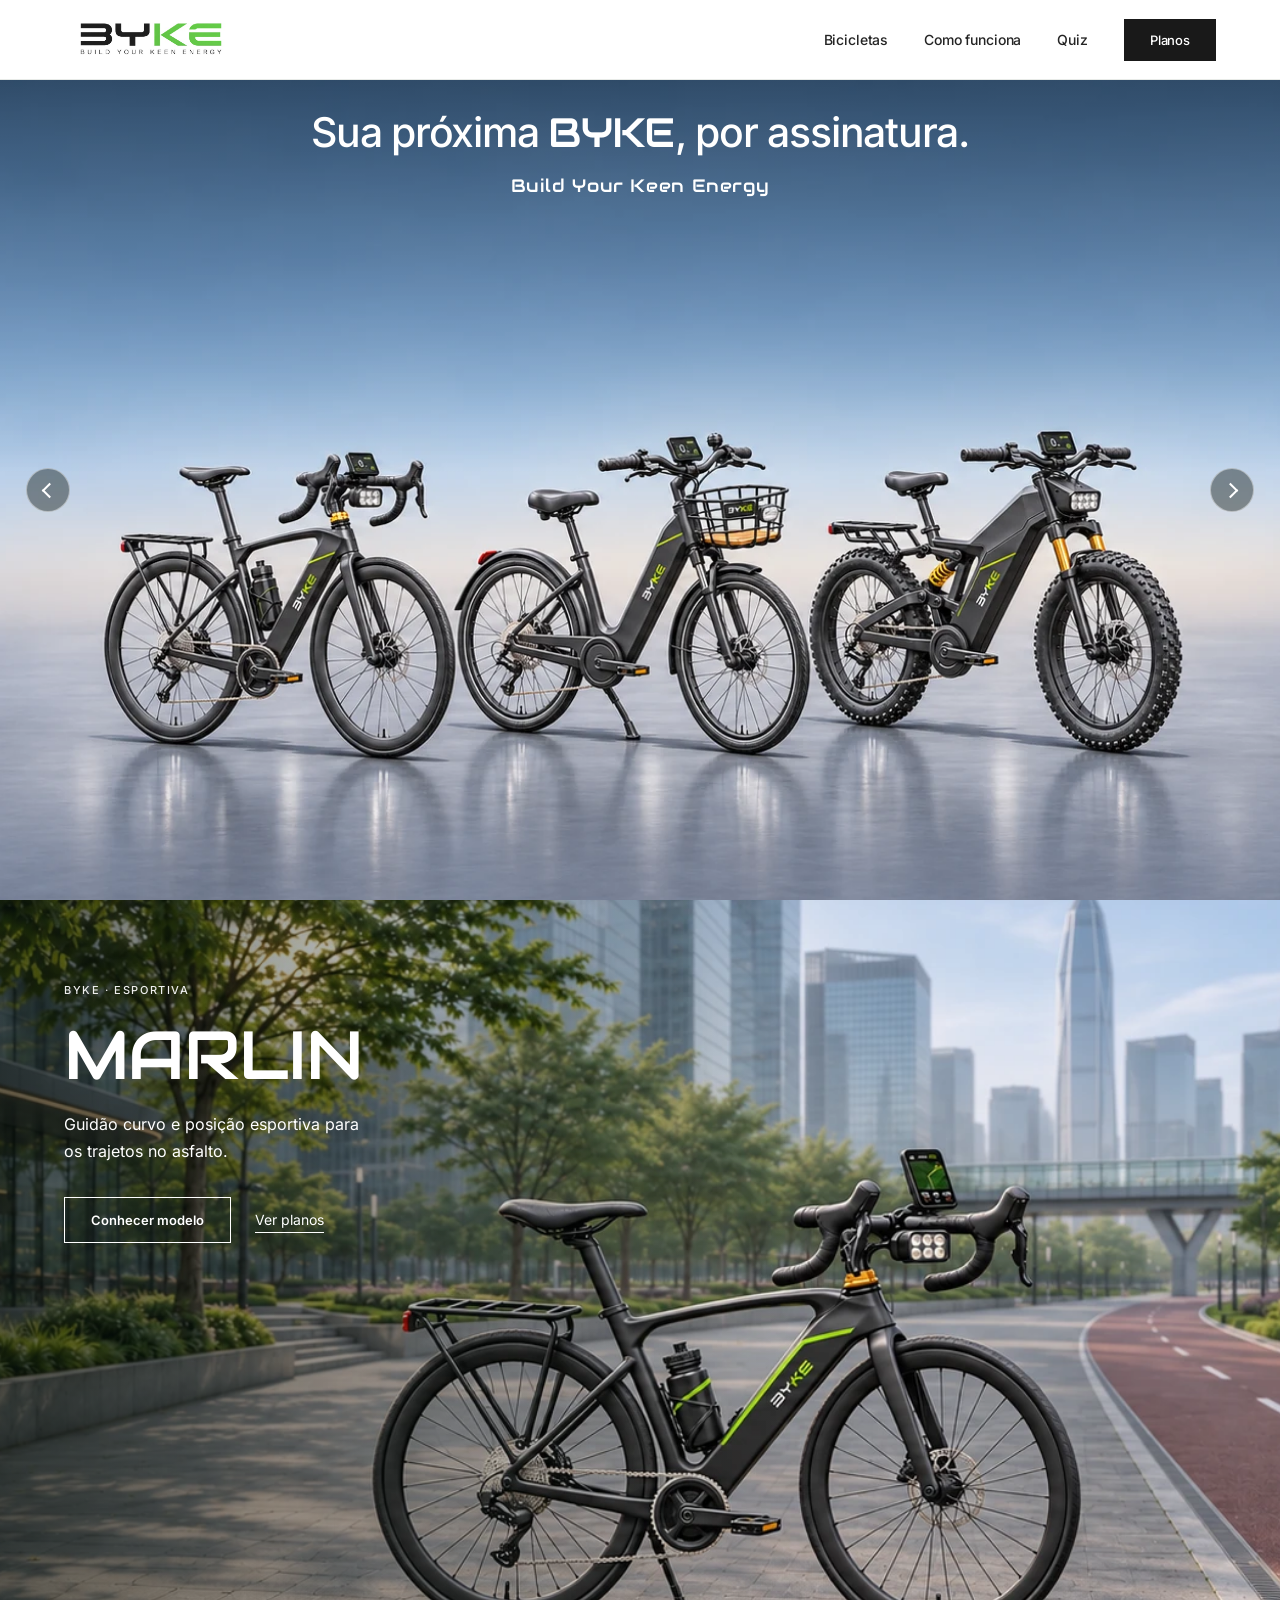
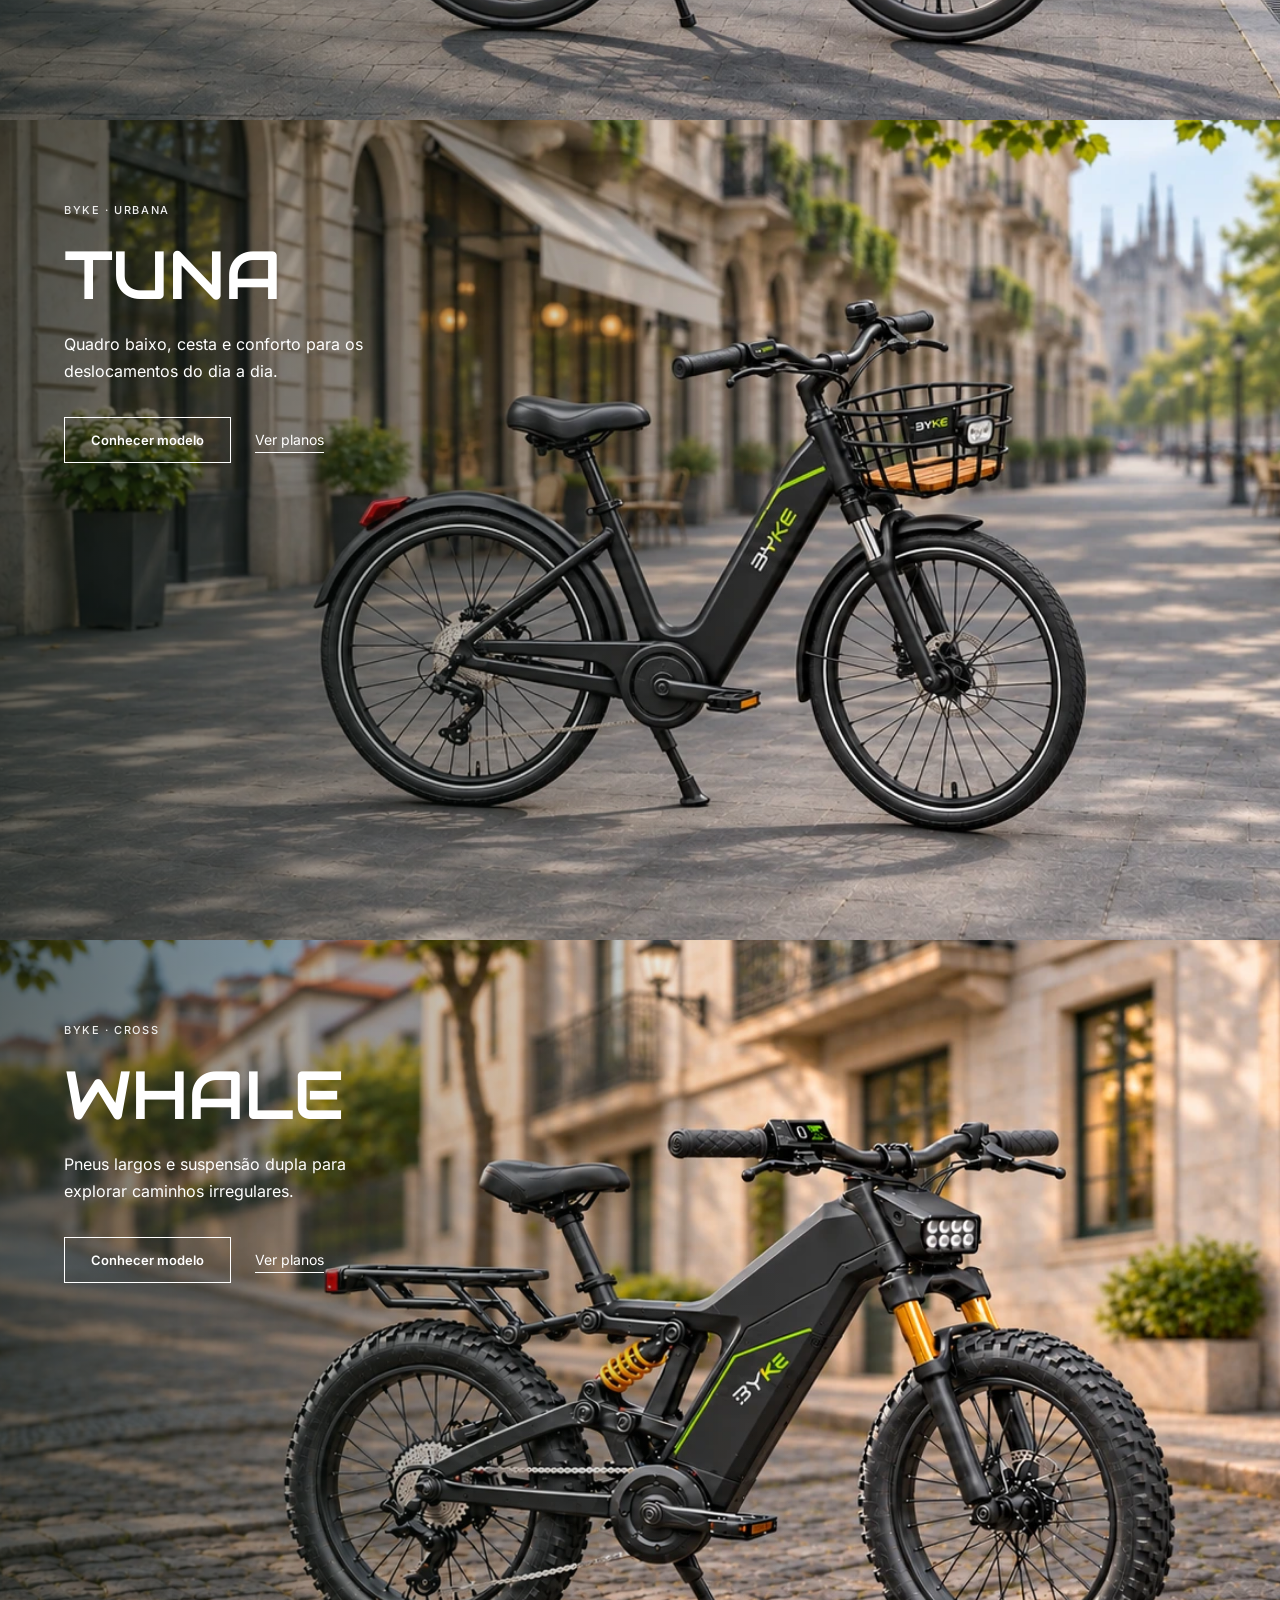
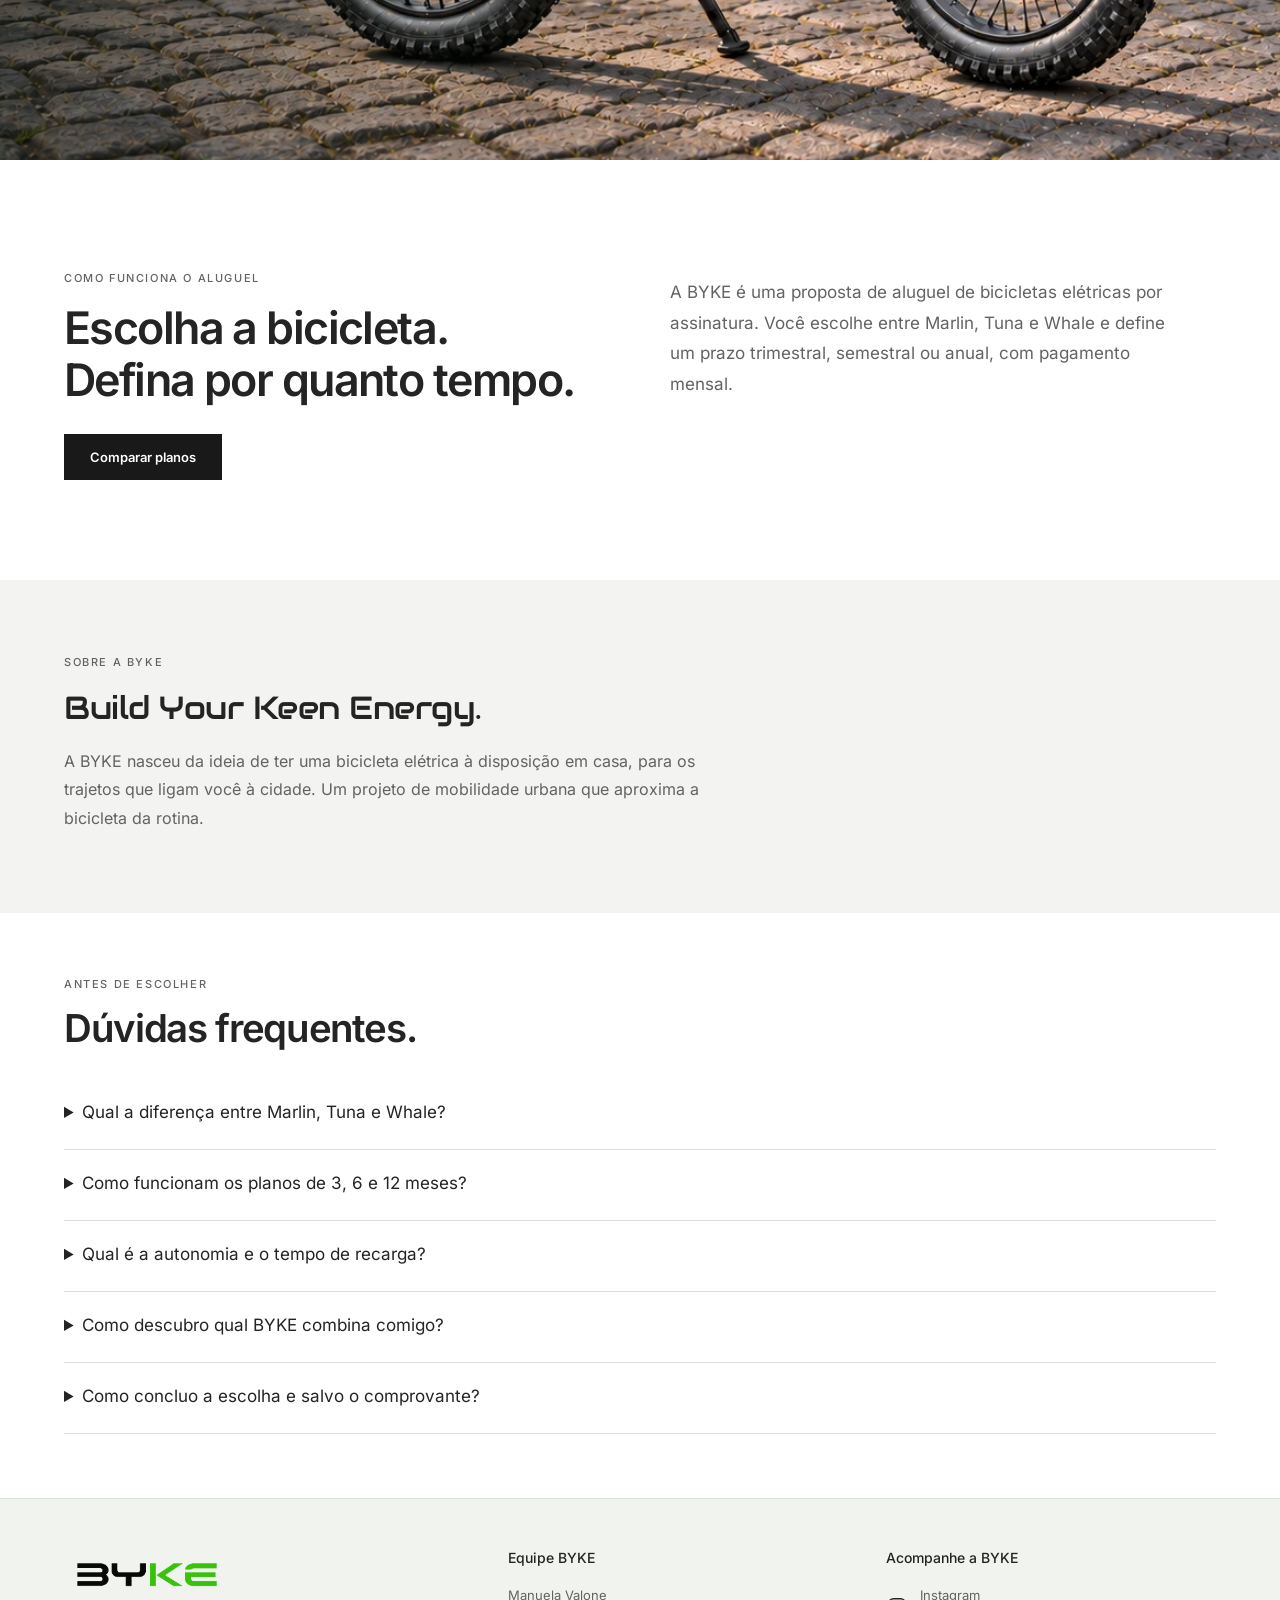
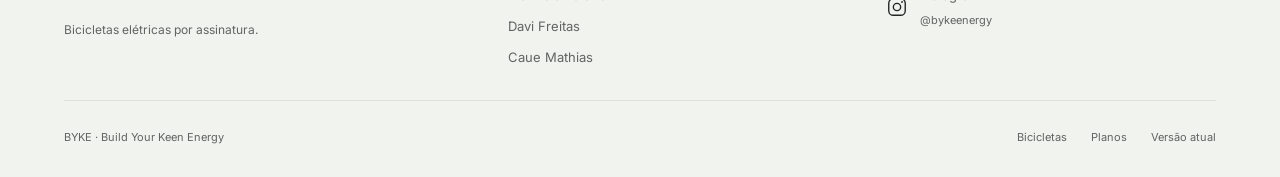
==== previa-inter-audiowide/index.html @ 9f95e0b7 "Faz quiz avançar ao escolher resposta mantendo revisão e acessibilidade" ====
<!doctype html>
<html lang="pt-BR">
  <head>
    <meta charset="utf-8">
    <script src="variantes.js?v=quiz-auto-4"></script>
    <meta name="viewport" content="width=device-width,initial-scale=1">
    <meta name="theme-color" content="#121A16">
    <title>BYKE — Prévia da loja</title>
    <meta name="robots" content="noindex, nofollow">
    <meta name="description" content="Conheça Marlin, Tuna e Whale. Aluguel de bicicletas elétricas por assinatura trimestral, semestral ou anual, com pagamento mensal.">
    <link rel="icon" type="image/png" href="../assets/BYKE-logo-sem-fundo.png">
    <link rel="stylesheet" href="base.css?v=tipo-1">
    <link rel="stylesheet" href="home.css?v=hero-3">
    <link rel="stylesheet" href="quiz.css?v=quiz-auto-4">
    <link rel="stylesheet" href="rodape.css?v=detalhes-3">
    <link rel="stylesheet" href="ajustes.css?v=ajustes-5">
    <link rel="stylesheet" href="tipografia.css?v=titulo-2">
  </head>
  <body class="home-page">
    <a class="skip-link" href="#conteudo">Ir para o conteúdo</a>
    <header class="header">
      <a
        href="#inicio"
        class="logo"
        aria-label="BYKE - início"
      >
        <img src="../assets/BYKE-logo.png" width="691" height="197"
          alt="BYKE — Build Your Keen Energy">
      </a>
      <button
        class="menu-toggle"
        aria-label="Abrir menu"
        aria-expanded="false"
        aria-controls="main-nav"
      >
        ☰
      </button>
      <nav id="main-nav" class="nav" aria-label="Navegação principal">
        <div class="nav-products"><a href="bicicletas.html" class="products-toggle" aria-expanded="false" aria-controls="products-panel">Bicicletas</a></div>
        <a href="index.html#como-funciona">Como funciona</a>
        <a class="nav-quiz" href="bicicletas.html?quiz=1" data-open-quiz>Quiz</a>
        <a class="btn btn-dark" href="bicicletas.html#modelos">Planos</a>
      </nav>
    </header>
    <main id="conteudo">
      <section class="home-hero" id="inicio" aria-labelledby="hero-title">
        <div class="home-hero-copy">
          <h1 id="hero-title">Sua próxima <span class="hero-brand-word">BYKE</span>, por assinatura.</h1>
          <p class="brand-tagline">Build Your Keen Energy</p>
        </div>
        <div class="home-hero-media" id="hero-media" role="group" aria-label="Foto e vídeos das bicicletas BYKE">
          <picture class="home-hero-picture">
            <source media="(max-aspect-ratio: 1/1)" srcset="../assets/cenarios/responsivos/grupo-mobile.webp">
            <img class="home-hero-image" src="../assets/cenarios/responsivos/grupo-desktop.webp"
              width="1817" height="866" fetchpriority="high"
              alt="Marlin, Tuna e Whale: os três modelos de bicicletas elétricas BYKE">
          </picture>
          <video class="home-hero-video"
            width="1920" height="1080" preload="metadata" muted playsinline
            aria-label="Vídeo da bicicleta speed BYKE" hidden>
            <source media="(min-width: 1101px)" src="../assets/bicicletas/byke-hero-1080p.webm" type="video/webm">
            <source src="../assets/bicicletas/byke-hero.mp4" type="video/mp4">
          </video>
          <video class="home-hero-video" src="../assets/bicicletas/byke-mountain-bike.mp4"
            width="1920" height="960" preload="metadata" muted playsinline
            aria-label="Vídeo da mountain bike BYKE" hidden></video>
          <button class="home-hero-arrow home-hero-arrow--prev" type="button"
            aria-label="Mídia anterior" aria-controls="hero-media" hidden></button>
          <button class="home-hero-arrow home-hero-arrow--next" type="button"
            aria-label="Próxima mídia" aria-controls="hero-media" hidden></button>
        </div>
      </section>
      <section class="product-stage" id="marlin" aria-labelledby="marlin-title">
        <div class="product-stage-copy">
          <p class="eyebrow">BYKE · ESPORTIVA</p>
          <h2 id="marlin-title">Marlin</h2>
          <p>Guidão curvo e posição esportiva para os trajetos no asfalto.</p>
          <div class="actions">
            <a class="btn btn-outline" href="loja.html?modelo=marlin#produto">Conhecer modelo</a>
            <a class="text-btn" href="loja.html?modelo=marlin#plano">Ver planos</a>
          </div>
        </div>
        <picture class="product-stage-media">
          <source media="(max-aspect-ratio: 1/1)" srcset="../assets/cenarios/responsivos/marlin-mobile.webp">
          <img src="../assets/cenarios/responsivos/marlin-desktop-luz.webp" width="1913" height="822" loading="lazy" alt="Bicicleta BYKE Marlin estacionada ao lado de uma ciclovia em uma cidade tecnológica inspirada em Shenzhen">
        </picture>
      </section>
      <section class="product-stage" id="tuna" aria-labelledby="tuna-title">
        <div class="product-stage-copy">
          <p class="eyebrow">BYKE · URBANA</p>
          <h2 id="tuna-title">Tuna</h2>
          <p>Quadro baixo, cesta e conforto para os deslocamentos do dia a dia.</p>
          <div class="actions">
            <a class="btn btn-outline" href="loja.html?modelo=tuna#produto">Conhecer modelo</a>
            <a class="text-btn" href="loja.html?modelo=tuna#plano">Ver planos</a>
          </div>
        </div>
        <picture class="product-stage-media">
          <source media="(max-aspect-ratio: 1/1)" srcset="../assets/cenarios/responsivos/tuna-mobile.webp">
          <img src="../assets/cenarios/responsivos/tuna-desktop-luz.webp" width="1914" height="822" loading="lazy" alt="Bicicleta BYKE Tuna estacionada junto a lojas de uma área comercial inspirada em Milão">
        </picture>
      </section>
      <section class="product-stage motion-showcase" id="whale" aria-labelledby="whale-title">
        <div class="product-stage-copy">
          <p class="eyebrow">BYKE · CROSS</p>
          <h2 id="whale-title">Whale</h2>
          <p>Pneus largos e suspensão dupla para explorar caminhos irregulares.</p>
          <div class="actions">
            <a class="btn btn-outline" href="loja.html?modelo=whale#produto">Conhecer modelo</a>
            <a class="text-btn" href="loja.html?modelo=whale#plano">Ver planos</a>
          </div>
        </div>
        <picture class="product-stage-media">
          <source media="(max-aspect-ratio: 1/1)" srcset="../assets/cenarios/responsivos/whale-urbana-mobile.webp">
          <img src="../assets/cenarios/responsivos/whale-urbana-desktop.webp" width="1915" height="821" loading="lazy" alt="Bicicleta BYKE Whale em uma rua urbana em ladeira, com calçamento de pedra irregular">
        </picture>
        <video class="motion-video" playsinline muted preload="none" aria-hidden="true"></video>
        <button class="motion-toggle" type="button" hidden>Reproduzir vídeos</button>
      </section>
      <section class="rental-section" id="como-funciona" aria-labelledby="rental-title">
        <div class="rental-intro">
          <div>
            <p class="eyebrow">COMO FUNCIONA O ALUGUEL</p>
            <h2 id="rental-title">Escolha a bicicleta.<br>Defina por quanto tempo.</h2>
            <a class="btn btn-dark" href="bicicletas.html#modelos">Comparar planos</a>
          </div>
          <p>A BYKE é uma proposta de aluguel de bicicletas elétricas por assinatura.
            Você escolhe entre Marlin, Tuna e Whale e define um prazo trimestral,
            semestral ou anual, com pagamento mensal.</p>
        </div>
      </section>
      <section class="brand-section" id="por-que-byke">
        <div>
          <p class="eyebrow">SOBRE A BYKE</p>
          <h2>Build Your Keen Energy.</h2>
          <p>A BYKE nasceu da ideia de ter uma bicicleta elétrica à disposição em casa,
            para os trajetos que ligam você à cidade. Um projeto de mobilidade urbana
            que aproxima a bicicleta da rotina.</p>
        </div>
      </section>
      <section class="faq-overview" id="duvidas" aria-labelledby="faq-overview-title"><p class="eyebrow">ANTES DE ESCOLHER</p><h2 id="faq-overview-title">Dúvidas frequentes.</h2><div data-general-faq></div></section>
    </main>
    <footer class="byke-footer">
      <div class="shop-shell byke-footer-grid">
        <div class="byke-footer-brand"><a class="footer-logo" href="index.html" aria-label="BYKE — início"><img src="../assets/BYKE-logo-sem-fundo.png" width="2172" height="724" alt="BYKE — Build Your Keen Energy"></a><p>Bicicletas elétricas por assinatura.</p></div>
        <div class="byke-footer-team"><h2>Equipe BYKE</h2><ul><li>Manuela Valone</li><li>Davi Freitas</li><li>Caue Mathias</li></ul></div>
        <div class="byke-footer-social"><h2>Acompanhe a BYKE</h2><div class="byke-instagram-slot"><a href="https://www.instagram.com/bykeenergy/" target="_blank" rel="noopener noreferrer" aria-label="Instagram da BYKE: @bykeenergy"><svg viewBox="0 0 24 24" width="22" height="22" fill="none" aria-hidden="true"><rect x="3" y="3" width="18" height="18" rx="5" stroke="currentColor" stroke-width="1.5"/><circle cx="12" cy="12" r="4" stroke="currentColor" stroke-width="1.5"/><circle cx="17.5" cy="6.5" r="1" fill="currentColor"/></svg><span>Instagram<small>@bykeenergy</small></span></a></div></div>
      </div>
      <div class="shop-shell byke-footer-bottom"><span>BYKE · Build Your Keen Energy</span><nav aria-label="Links do rodapé"><a href="bicicletas.html">Bicicletas</a><a href="bicicletas.html#modelos">Planos</a><a href="../index.html">Versão atual</a></nav></div>
    </footer>
    <dialog class="bike-quiz" id="bike-quiz" aria-labelledby="quiz-title"><button class="quiz-close" type="button" aria-label="Fechar quiz"><svg viewBox="0 0 24 24" width="22" height="22" aria-hidden="true"><path d="m6 6 12 12M6 18 18 6" stroke="currentColor" stroke-width="1.6"/></svg></button><div id="quiz-content"></div></dialog>
    <script src="../navegacao.js"></script>
    <script src="../catalogo.js"></script>
    <script src="dados.js?v=titulo-2"></script>
    <script src="../menu-bicicletas.js"></script>
    <script src="../script.js"></script>
    <script src="inicio.js?v=ajustes-5"></script>
    <script src="quiz.js?v=quiz-auto-4"></script>
    <script src="quiz-acesso.js?v=ajustes-5"></script>
  </body>
</html>
---- previa-inter-audiowide/base.css ----
:root{--dark:#121a16;--ink:#202724;--green:#58b947;--forest:#276b38;--bg:#f7f8f6;--pale:#f0f2f0;--line:#d5dbd7;--muted:#58625d;--mint:#eaf4e8;--white:#fdfdfc}*{box-sizing:border-box}html{scroll-behavior:smooth;scroll-padding-top:88px}body{margin:0;background:var(--bg);color:var(--ink);font-family:'Inter',Arial,sans-serif;-webkit-font-smoothing:antialiased}button,select{font:inherit}button{cursor:pointer}button:focus-visible,a:focus-visible,select:focus-visible{outline:3px solid var(--green);outline-offset:4px}a{color:inherit;text-decoration:none}.header{height:86px;position:sticky;top:0;z-index:20;display:flex;align-items:center;justify-content:space-between;padding:0 max(5vw,30px);background:rgba(253,253,252,.95);border-bottom:1px solid #e7eae7;backdrop-filter:blur(15px)}.nav{display:flex;align-items:center;gap:42px}.nav>a{font-size:14px;font-weight:600}.nav>a:hover,.text-btn:hover{color:var(--forest)}.btn{border:0;min-height:52px;padding:0 26px;border-radius:5px;font-size:13px;font-weight:700;display:inline-flex;align-items:center;justify-content:space-between;gap:30px;transition:transform .2s,background .2s}.btn:hover{transform:translateY(-3px)}.btn-dark{background:var(--dark);color:white}.btn-green{background:var(--green);color:#101910}.btn-green:hover{background:#6dce59}.btn-outline{border:1px solid var(--dark);color:var(--dark);background:transparent}.text-btn{border:0;background:transparent;padding:16px 0;text-decoration:underline;text-underline-offset:7px;font-weight:700;color:var(--dark);font-size:14px}.menu-toggle{display:none}.hero{display:grid;grid-template-columns:49% 51%;min-height:680px}.hero-copy{position:relative;padding:100px 4vw 96px max(5vw,30px);background:var(--pale)}.eyebrow{font-size:11px;letter-spacing:2.1px;font-weight:800;color:var(--forest)}.dot{display:inline-block;width:7px;height:7px;border-radius:50%;background:var(--green);margin-right:9px}.hero h1,h2{font-family:'Inter',sans-serif;letter-spacing:-.064em;font-weight:700}.hero h1{font-size:clamp(48px,5.4vw,88px);line-height:1.09;margin:49px 0 27px}.hero em,h2 em{font-style:normal;color:var(--forest)}.hero p{max-width:445px;color:var(--muted);font-size:17px;line-height:1.8}.actions{display:flex;align-items:center;gap:30px;margin-top:42px}.hero-bottom{display:flex;justify-content:space-between;gap:15px;position:absolute;bottom:28px;left:max(5vw,30px);right:35px;font-size:10px;color:var(--muted);letter-spacing:1.4px;font-weight:700}.hero-visual{position:relative;overflow:hidden;display:flex;align-items:center;justify-content:center;background:linear-gradient(140deg,#dfe8df,#cbd7cf 70%,#bacbc0)}.hero-visual img{width:106%;position:relative;z-index:2;filter:drop-shadow(0 30px 20px #26342b30);animation:float 6s ease-in-out infinite}.visual-glow{position:absolute;width:68%;aspect-ratio:1;border-radius:50%;background:radial-gradient(circle,#f1f5ee 0,transparent 71%)}.hero-visual-caption{position:absolute;bottom:36px;left:44px;font-size:13px;letter-spacing:2px;font-weight:800}.hero-visual-caption small{display:block;letter-spacing:0;font-size:12px;font-weight:400;margin:9px 0 0 29px}.green-line{display:inline-block;height:3px;width:17px;background:var(--forest);vertical-align:middle;margin-right:10px}.ticker{background:#1b2b21;color:white;display:flex;align-items:center;justify-content:space-around;gap:25px;padding:21px 12px;font-size:11px;letter-spacing:3px;font-weight:800;overflow:hidden}.ticker i{color:var(--green);font-size:18px;font-style:normal}.section{padding:110px max(5vw,30px)}.section-top{display:flex;justify-content:space-between;align-items:center}.section-note{font-size:10px;letter-spacing:1.8px;font-weight:700;color:#849089}.section h2,.technology h2{font-size:clamp(40px,4.7vw,72px);line-height:1.19;margin:38px 0 20px}.about-grid{display:grid;grid-template-columns:1.4fr .6fr;gap:55px;align-items:center}.about-grid p,.section-intro{font-size:17px;color:var(--muted);line-height:1.8}.about-grid p{max-width:390px}.features{display:grid;grid-template-columns:repeat(3,1fr);margin-top:75px;border-top:1px solid var(--line)}.features article{padding:35px 45px 30px 0}.features article+article{border-left:1px solid var(--line);padding-left:45px}.features span{font-weight:800;color:var(--forest);font-size:12px}.features h3{font-family:Inter;font-size:22px;margin:28px 0 10px}.features p{font-size:15px;color:var(--muted);line-height:1.7}.models{background:#ebefeb}.section-intro{max-width:740px;margin-bottom:50px}.model-grid,.plan-grid{display:grid;grid-template-columns:repeat(3,minmax(0,1fr));gap:18px}.model-card{background:var(--white);transition:transform .25s,box-shadow .25s}.model-card:hover{transform:translateY(-5px);box-shadow:0 18px 35px #26342a11}.model-visual{height:300px;background:linear-gradient(140deg,#d8e2da,#edf1e9);position:relative;display:grid;place-items:center;overflow:hidden}.model-visual img{width:105%;transition:transform .35s}.model-card:hover img{transform:scale(1.08)}.model-visual .bike-1{filter:hue-rotate(30deg) saturate(.65)}.model-visual .bike-2{filter:grayscale(.4)}.model-tag{position:absolute;z-index:1;top:25px;left:23px;background:#f5f8f0;padding:9px 12px;font-size:10px;letter-spacing:1px;font-weight:800}.model-index{position:absolute;bottom:18px;right:20px;font-size:11px;letter-spacing:1px;color:var(--muted)}.model-info{padding:26px;display:flex;align-items:center;justify-content:space-between;gap:12px}.model-info h3{font:700 23px Inter;margin:0 0 8px}.model-info p{font-size:13px;color:var(--muted);line-height:1.5;margin:0}.circle-arrow{flex-shrink:0;width:45px;height:45px;border:1px solid var(--line);border-radius:50%;background:transparent;font-size:22px}.circle-arrow:hover{background:var(--green)}.model-price{padding:18px 26px;border-top:1px solid var(--line);font-size:12px;color:var(--muted)}.model-price strong{float:right;color:var(--forest);font-size:16px}.disclaimer{font-size:12px;color:#78847d;margin:27px 0 0}.technology{background:#132018;color:white;padding:115px max(5vw,30px) 105px}.technology .eyebrow{color:#78d46c}.technology .section-note{color:#9aaea0}.technology h2 em{color:#72cf66}.tech-content{display:grid;grid-template-columns:1.1fr .9fr;gap:35px;align-items:center}.tech-content p{max-width:600px;font-size:17px;color:#b4c2b8;line-height:1.8}.tech-wheel{border:28px solid #293a30;width:330px;height:330px;border-radius:50%;display:grid;place-items:center;justify-self:center;box-shadow:0 0 0 2px #4b7154,inset 0 0 0 3px #4b7154,0 0 80px #58b94719}.wheel-inner{height:190px;width:190px;border-radius:50%;display:flex;flex-direction:column;align-items:center;justify-content:center;background:radial-gradient(circle,#354d3c,#1a2a1e);box-shadow:0 0 0 1px #4f7655}.wheel-inner span{font:800 47px Inter;letter-spacing:-4px}.wheel-inner small{letter-spacing:2px;font-size:9px;color:#89d579}.tech-features{display:grid;grid-template-columns:repeat(3,1fr);border-top:1px solid #3a493f;margin-top:70px}.tech-features article{padding:35px 22px 0 0}.tech-features b{color:var(--green);font-size:12px}.tech-features h3{font:700 20px Inter;margin:23px 0 10px}.tech-features p{color:#aebeb2;line-height:1.7}.plans{background:var(--bg)}.plan-card{padding:38px 30px;border:1px solid var(--line);background:var(--white);display:flex;flex-direction:column;min-height:485px}.plan-card.featured{border:2px solid var(--green);box-shadow:0 20px 40px #1e4c2712}.plan-label{font-size:11px;letter-spacing:2px;font-weight:800;color:var(--forest)}.plan-card h3{font:700 28px Inter;margin:26px 0 27px}.plan-price strong{font:800 38px Inter;letter-spacing:-2px}.plan-price span{font-size:13px;color:var(--muted)}.plan-divider{height:1px;background:var(--line);margin:29px 0 21px}.plan-card p{font-weight:700;font-size:13px}.plan-card ul{list-style:none;padding:0;margin:4px 0 32px;flex:1}.plan-card li{font-size:13px;padding:10px 0;color:var(--muted)}.plan-card li:before{content:'✓';color:var(--forest);font-weight:800;margin-right:12px}.full{width:100%;justify-content:center}.final-cta{background:#dae8db;padding:100px 20px;text-align:center}.final-cta>span{font-size:11px;letter-spacing:2px;font-weight:800;color:var(--forest)}.final-cta h2{font-size:clamp(66px,9vw,130px);margin:15px 0 10px}.final-cta p{font-size:17px;color:var(--muted);margin:0 auto 30px;max-width:550px}footer{display:flex;justify-content:space-between;align-items:center;gap:30px;background:var(--dark);color:white;padding:53px max(5vw,30px);font-size:13px;line-height:1.7}footer span{color:#9caea1}.back-top{background: #000;;border:1px solid #000;border-radius:5px;padding:14px 20px;color:white}.modal{position:fixed;inset:0;z-index:40;opacity:0;pointer-events:none;transition:opacity .25s}.modal.show{opacity:1;pointer-events:auto}.modal-overlay{position:absolute;inset:0;background:#0c1710b5;backdrop-filter:blur(6px)}.modal-panel{position:absolute;right:0;top:0;bottom:0;width:min(100%,490px);overflow:auto;background:var(--white);padding:75px 43px 40px;transform:translateX(100%);transition:transform .32s}.modal.show .modal-panel{transform:translateX(0)}.modal-panel h2{font-size:42px;margin:22px 0}.modal-sub{font-size:15px;color:var(--muted);line-height:1.7;margin-bottom:45px}.close-modal{position:absolute;right:33px;top:24px;font-size:32px;border:0;background:transparent}.modal label{font-size:13px;font-weight:800;display:block;margin-bottom:11px}.modal select{width:100%;background:#f0f2f0;border:1px solid var(--line);padding:16px;font-weight:700;border-radius:5px}.summary{background:var(--pale);padding:20px 22px;margin:30px 0}.summary>div{display:flex;justify-content:space-between;gap:15px;padding:14px 0;border-bottom:1px solid var(--line);font-size:13px}.summary>div:last-child{border:0}.summary span{color:var(--muted)}.summary strong{text-align:right}.modal-note{text-align:center;font-size:11px;color:var(--muted);margin:20px}.locked{overflow:hidden}.toast{position:fixed;bottom:30px;left:50%;z-index:60;max-width:90vw;transform:translate(-50%,130px);background:var(--dark);color:white;padding:17px 25px;border-left:5px solid var(--green);font-size:13px;line-height:1.5;box-shadow:0 12px 45px #0003;transition:transform .3s}.toast.show{transform:translate(-50%,0)}@keyframes float{50%{transform:translateY(-12px)}}@media(max-width:1050px){.hero{min-height:600px}.hero-copy{padding-top:65px}.nav{gap:17px}.nav .btn{padding:0 15px}.hero h1{font-size:56px}.model-visual{height:230px}.about-grid{grid-template-columns:1fr 1fr}}@media(max-width:760px){.header{height:72px;padding:0 23px}.menu-toggle{display:block;background:none;border:0;font-size:26px}.nav{position:absolute;top:72px;left:0;right:0;display:none;background:var(--white);padding:25px;box-shadow:0 20px 28px #0002;flex-direction:column;align-items:stretch;gap:25px}.nav.open{display:flex}.hero{grid-template-columns:1fr}.hero-copy{padding:65px 24px 95px}.hero h1{font-size:clamp(42px,10vw,67px);margin:35px 0 20px}.hero p{font-size:16px}.hero-visual{min-height:330px}.hero-visual img{width:105%}.hero-visual-caption{bottom:20px;left:25px;font-size:11px}.hero-bottom{left:24px;right:24px;font-size:9px}.actions{gap:12px;flex-wrap:wrap}.btn{padding:0 18px;gap:10px}.ticker{gap:20px;justify-content:flex-start;white-space:nowrap}.ticker span:nth-of-type(n+4){display:none}.section,.technology{padding:75px 24px}.section-note{display:none}.section h2,.technology h2{font-size:clamp(38px,9vw,57px)}.about-grid,.model-grid,.plan-grid,.tech-content,.tech-features,.features{grid-template-columns:1fr}.features article+article{border-left:0;border-top:1px solid var(--line);padding-left:0}.features article{padding:25px 0}.features{margin-top:35px}.model-visual{height:255px}.tech-wheel{width:250px;height:250px;border-width:20px;margin:30px auto}.wheel-inner{width:155px;height:155px}.tech-features article{border-bottom:1px solid #3a493f;padding-bottom:18px}.final-cta{padding:75px 25px}footer{padding:40px 25px;align-items:flex-start;flex-direction:column}.modal-panel{padding:75px 25px 30px}.modal-panel h2{font-size:36px}}@media(prefers-reduced-motion:reduce){*,*:before,*:after{scroll-behavior:auto!important;animation:none!important;transition:none!important}}

/* Painel de bicicletas no cabeçalho. */
.nav {
  align-self: stretch;
}
.nav-products {
  align-self: stretch;
  display: flex;
  align-items: center;
}
.products-toggle {
  display: inline-flex;
  align-items: center;
  gap: 10px;
  min-height: 52px;
  padding: 0;
  border: 0;
  background: transparent;
  color: var(--ink);
  font-size: 14px;
  font-weight: 600;
}
.products-toggle:hover,
.products-toggle[aria-expanded="true"] {
  color: var(--forest);
}
/* Tipografia do menu inspirada na referência visual fornecida. */
.nav > a,
.products-toggle {
  font-family: 'Inter', Arial, sans-serif;
  font-size: 18px;
  font-weight: 700;
  letter-spacing: 0;
}
.products-panel {
  position: absolute;
  top: 100%;
  left: 0;
  right: 0;
  display: grid;
  grid-template-columns: minmax(180px, 1fr) minmax(0, 3fr);
  gap: 40px;
  max-height: calc(100dvh - 86px);
  overflow-y: auto;
  padding: 42px max(5vw, 30px);
  border-top: 1px solid var(--line);
  background: var(--white);
  box-shadow: 0 20px 30px #121a161a;
  transform-origin: top;
}
.products-panel[hidden] {
  display: none;
}
.products-intro h2 {
  margin: 18px 0 24px;
  font-size: 30px;
  line-height: 1.2;
}
.products-intro a {
  font-size: 13px;
  text-decoration: underline;
  text-underline-offset: 5px;
}
.products-grid {
  display: grid;
  grid-template-columns: repeat(3, minmax(0, 1fr));
  gap: 24px;
}
.nav-product {
  min-width: 0;
  text-align: center;
}
.nav-product-tag {
  color: var(--forest);
  font-size: 10px;
  font-weight: 700;
  letter-spacing: 1.5px;
}
.nav-product h3 {
  margin: 10px 0 12px;
  font: 700 21px 'Inter', sans-serif;
}
.nav-product-image {
  display: block;
  width: 100%;
  padding: 8px 0;
  border: 0;
  border-radius: 6px;
  background: var(--pale);
}
.nav-product-image img {
  display: block;
  width: 100%;
  height: 140px;
  object-fit: contain;
  transition: transform .2s;
}
.nav-product-image:hover img {
  transform: scale(1.05);
}
.nav-product p {
  margin: 16px 0 0;
  color: var(--forest);
  font-weight: 700;
}
.nav-product p span {
  color: var(--muted);
  font-size: 12px;
  font-weight: 400;
}
.nav-product .text-btn {
  display: inline-block;
  font-size: 13px;
}
.plan-controls {
  margin: -16px 0 32px;
}
.plan-visual {
  display: grid;
  place-items: center;
  height: 210px;
  margin: -38px -30px 28px;
  overflow: hidden;
  background: linear-gradient(140deg, #d8e2da, #edf1e9);
}
.plan-visual img {
  width: 100%;
  height: 100%;
  object-fit: contain;
  transition: transform .35s;
}
.plan-card:hover .plan-visual img {
  transform: scale(1.05);
}
.plan-visual .bike-1 {
  filter: hue-rotate(30deg) saturate(.65);
}
.plan-visual .bike-2 {
  filter: grayscale(.4);
}
.plan-card h3 {
  margin-bottom: 12px;
}
.plan-card .plan-description {
  min-height: 63px;
  margin: 0 0 24px;
  color: var(--muted);
  font-size: 13px;
  font-weight: 400;
  line-height: 1.6;
}
.plan-card .plan-tagline {
  margin: 0 0 14px;
  color: var(--forest);
  line-height: 1.6;
}
.plan-toggle {
  display: inline-flex;
  gap: 6px;
  max-width: 100%;
  padding: 6px;
  border: 1px solid var(--line);
  border-radius: 12px;
  background: var(--pale);
}
.plan-toggle button {
  min-width: 150px;
  padding: 14px 22px;
  border: 0;
  border-radius: 8px;
  background: transparent;
  color: var(--muted);
  font-weight: 700;
  transition: background .25s, color .25s, box-shadow .25s;
}
.plan-toggle button[aria-pressed="true"] {
  background: var(--dark);
  color: white;
  box-shadow: 0 3px 10px #121a161a;
}
.plan-toggle small {
  display: block;
  margin-top: 5px;
  font-size: 11px;
  font-weight: 400;
}
#plan-selection-note {
  margin: 16px 0 0;
  color: var(--muted);
  font-size: 13px;
  line-height: 1.6;
}
.plan-card .plan-saving {
  min-height: 40px;
  margin: 14px 0 0;
  color: var(--forest);
  font-size: 12px;
  line-height: 1.6;
}
.modal .term-label {
  margin-top: 22px;
}
@media (max-width: 760px) {
  .plan-toggle {
    display: flex;
  }
  .plan-toggle button {
    flex: 1;
    min-width: 0;
    padding: 14px 10px;
  }
  .nav.open {
    max-height: calc(100dvh - 72px);
    overflow-y: auto;
  }
  .nav-products {
    display: block;
  }
  .products-toggle {
    width: 100%;
    justify-content: space-between;
    min-height: 32px;
  }
  .products-panel {
    position: static;
    grid-template-columns: minmax(0, 1fr);
    gap: 26px;
    max-height: none;
    margin-top: 20px;
    padding: 24px 0 0;
    box-shadow: none;
  }
  .products-intro h2 {
    font-size: 26px;
  }
  .products-grid {
    grid-template-columns: minmax(0, 1fr);
    gap: 28px;
  }
  .nav-product-image img {
    height: 150px;
  }
}

/* Logo oficial, com as proporções e cores do PNG original. */
.logo,
.footer-logo {
  display: block;
  flex-shrink: 0;
  width: 210px;
  max-width: 100%;
  line-height: 0;
  background: #fff;
  border-radius: 4px;
  overflow: hidden;
}
.logo img,
.footer-logo img {
  display: block;
  width: 100%;
  height: auto;
}
@media (max-width: 760px) {
  .logo {
    width: 160px;
  }
}

/* Direção visual: vitrine de produto, tipografia sóbria e superfícies neutras. */
:root { --dark: #191919; --ink: #242424; --forest: #335a2c; --bg: #fff; --pale: #f4f4f2; --line: #dededb; --muted: #636363; --mint: #f1f2ef; --white: #fff; }
body { font-family: 'Inter', Arial, sans-serif; }
.header { height: 80px; background: #fff; backdrop-filter: none; padding-inline: 5%; }
.logo { width: 174px; border-radius: 0; }
.nav { align-items: center; gap: 36px; }
.nav > a, .products-toggle { font-size: 14px; }
.nav > .btn { font-size: 13px; min-height: 42px; }
.btn { border-radius: 0; min-height: 46px; justify-content: center; font-weight: 500; transition: background .2s, color .2s; }
.btn:hover { transform: none; }
.btn-dark:hover { background: #393939; color: #fff; }
.btn-green { background: var(--dark); color: #fff; }
.btn-green:hover { background: #393939; }
h2 { font-weight: 500; letter-spacing: -.035em; }
h2 em { color: inherit; }
.eyebrow { color: #636363; font-weight: 500; font-size: 11px; letter-spacing: 1.6px; }
.text-btn { font-weight: 500; }
.products-panel { box-shadow: 0 18px 24px #0000000c; max-height: calc(100dvh - 80px); }
.nav-product-image { border-radius: 0; background: transparent; overflow: hidden; }
.nav-product-image img { object-fit: contain; }
.nav-product-tag { color: var(--muted); }
footer { padding: 40px 5%; background: #eee; color: #333; border-top: 1px solid var(--line); }
footer span, footer div { color: #636363; }
.footer-logo { width: 150px; border-radius: 0; background: transparent; }
.skip-link { position: fixed; top: 12px; left: 12px; z-index: 50; padding: 12px 20px; background: var(--dark); color: #fff; transform: translateY(-180%); }
.skip-link:focus { transform: translateY(0); }
@media (max-width: 760px) {
  html { scroll-padding-top: 72px; }
  .header { height: 72px; }
  .logo { width: 145px; }
  .menu-toggle { display: block; padding: 8px; font-size: 24px; border: 0; background: transparent; color: var(--ink); }
  .nav { display: none; position: absolute; top: 100%; left: 0; right: 0; padding: 24px 5%; background: #fff; flex-direction: column; align-items: stretch; gap: 20px; box-shadow: 0 12px 20px #0000000c; }
  .nav.open { display: flex; }
  .nav-products { align-self: auto; }
  .products-toggle { min-height: 40px; }
  .products-panel { display: none; }
  footer { flex-direction: column; align-items: flex-start; gap: 24px; }
}
@media (prefers-reduced-motion: reduce) { html { scroll-behavior: auto; } }
---- previa-inter-audiowide/home.css ----
.home-page { --home-header-height: 80px; background: #fff; }
.home-hero { position: relative; height: calc(100svh - var(--home-header-height)); overflow: hidden; isolation: isolate; background: #f4f4f2; }
.home-hero::after { content: ''; position: absolute; z-index: 1; inset: 0; background: linear-gradient(180deg, #07121b91, transparent 48%); pointer-events: none; }
.home-hero-copy { position: absolute; z-index: 2; top: clamp(20px, 3svh, 36px); left: 5%; right: 5%; text-align: center; color: #fff; }
.home-hero h1 { margin: 0; font-size: clamp(30px, 3.4vw, 52px); font-weight: 500; line-height: 1.12; letter-spacing: -.045em; }
.home-hero-copy > p:last-child { margin: 10px auto 0; color: #fff; font-size: 15px; line-height: 1.45; }
/* Acompanha a mídia realmente visível; a foto mantém o título, inclusive em falhas de reprodução. */
.home-hero:has(.home-hero-video:not([hidden])) h1 { display: none; }
.home-hero:has(.home-hero-video:not([hidden])) .home-hero-copy > .brand-tagline:last-child { margin-top: 0; }
.home-hero-picture { display: block; width: 100%; height: 100%; }
.home-hero-image { display: block; width: 100%; height: 100%; object-fit: cover; object-position: center 65%; transform: scale(1.08); transform-origin: center 65%; }
.home-hero-media { position: absolute; inset: 0; overflow: hidden; }
.home-hero-video { position: absolute; inset: 0; width: 100%; height: 100%; object-fit: cover; }
.home-hero-arrow {
  position: absolute;
  top: 50%;
  transform: translateY(-50%);
  width: 44px;
  height: 44px;
  border: 1px solid #ffffff70;
  border-radius: 50%;
  background: #121a1670;
  color: #fff;
}
.home-hero-arrow:hover { background: #121a16d9; }
.home-hero-arrow::before {
  content: '';
  position: absolute;
  inset: 0;
  margin: auto;
  width: 9px;
  height: 9px;
  border-top: 2px solid currentColor;
  border-right: 2px solid currentColor;
}
.home-hero-arrow--prev { left: clamp(8px, 2vw, 32px); }
.home-hero-arrow--prev::before { transform: translateX(2px) rotate(-135deg); }
.home-hero-arrow--next { right: clamp(8px, 2vw, 32px); }
.home-hero-arrow--next::before { transform: translateX(-2px) rotate(45deg); }
.collection-nav { display: flex; align-items: center; justify-content: center; gap: 48px; padding: 24px; font-size: 14px; border-bottom: 1px solid var(--line); }
.collection-nav a:hover { text-decoration: underline; text-underline-offset: 7px; }
/* Fotos de ponta a ponta, com enquadramentos horizontal e vertical. */
.product-stage {
  position: relative;
  height: calc(100svh - var(--home-header-height));
  overflow: hidden;
  isolation: isolate;
  color: #fff;
}
.product-stage-media { position: absolute; z-index: -2; inset: 0; display: block; }
.product-stage-media img {
  display: block;
  width: 100%;
  height: 100%;
  object-fit: cover;
  object-position: 75% 65%;
  transform: scale(var(--scene-zoom, 1));
  transform-origin: 65% 65%;
}
#marlin { --scene-zoom: 1.22; }
#tuna { --scene-zoom: 1.18; }
#whale { --scene-zoom: 1.1; }
.product-stage::before { content: ''; position: absolute; z-index: -1; inset: 0; background: linear-gradient(90deg, #08120e9e, #08120e42 32%, transparent 62%); pointer-events: none; }
.product-stage-copy { position: absolute; top: clamp(28px, 8svh, 96px); left: 5%; width: min(34%, 420px); }
.product-stage .eyebrow { color: #eee; }
.product-stage h2 { margin: 20px 0 18px; font-size: clamp(48px, 6vw, 86px); font-weight: 400; letter-spacing: -.045em; line-height: 1; }
.product-stage-copy > p:not(.eyebrow) { max-width: 310px; color: #fff; line-height: 1.7; font-size: 16px; }
.product-stage .actions { flex-wrap: wrap; gap: 24px; margin-top: 30px; }
.product-stage .text-btn { color: #fff; font-weight: 400; }
.product-stage .btn { border-color: #fff; background: transparent; color: #fff; }
.product-stage .btn:hover { background: #fff; color: #191919; }
.motion-video { position: absolute; z-index: -2; inset: 0; width: 100%; height: 100%; object-fit: cover; opacity: 0; pointer-events: none; }
.motion-video.is-visible { opacity: 1; }
.motion-toggle { position: absolute; right: 5%; bottom: 24px; z-index: 3; padding: 10px 16px; background: #111; color: white; border: 1px solid #888; }
.rental-section { padding: 100px 5%; }
.rental-intro { display: grid; grid-template-columns: 1fr 1fr; gap: 60px; align-items: start; }
.rental-intro h2, .brand-section h2 { margin: 18px 0 28px; font-size: clamp(32px, 3.5vw, 50px); font-weight: 500; line-height: 1.15; letter-spacing: -.035em; }
.rental-intro > p { max-width: 500px; color: var(--muted); font-size: 17px; line-height: 1.8; }
.rental-steps { display: grid; grid-template-columns: repeat(3, 1fr); gap: 48px; padding: 48px 0 0; margin: 48px 0 0; border-top: 1px solid var(--line); list-style: none; counter-reset: rental; }
.rental-steps li { counter-increment: rental; }
.rental-steps li::before { content: '0' counter(rental); color: #717171; font-size: 12px; }
.rental-steps h3 { margin: 20px 0 12px; font-size: 20px; font-weight: 500; }
.rental-steps p { margin: 0; color: var(--muted); font-size: 15px; line-height: 1.7; }
.brand-section { padding: 64px 5%; background: #f3f3f1; }
.brand-section > div { max-width: 640px; }
.brand-section h2 { font-size: 32px; margin-bottom: 18px; }
.brand-section p:not(.eyebrow) { color: var(--muted); line-height: 1.8; }
@media (max-width: 1100px) {
  #marlin { --scene-zoom: 1.12; }
  #tuna { --scene-zoom: 1.08; }
  #whale { --scene-zoom: 1.05; }
}
@media (max-aspect-ratio: 1/1) {
  .product-stage-media img, .home-hero-image { object-position: center 80%; }
  .product-stage-media img, .home-hero-image { transform: none; }
  .product-stage::before { background: linear-gradient(180deg, #08120eb3, #08120e38 40%, transparent 62%); }
  .product-stage-copy { top: 32px; width: 90%; }
  .product-stage h2 { margin: 12px 0 10px; font-size: clamp(40px, 10vw, 56px); }
  .product-stage-copy > p:not(.eyebrow) { max-width: 340px; }
  .product-stage .actions { margin-top: 18px; }
}
@media (max-width: 760px) {
  .home-page { --home-header-height: 72px; }
  .home-hero-copy { top: 24px; }
  .home-hero h1 { font-size: clamp(28px, 7vw, 38px); }
  .home-hero-copy > p:last-child { max-width: 300px; font-size: 13px; }
  .collection-nav { gap: 34px; padding: 22px; }
  .product-stage-copy > p:not(.eyebrow) { max-width: 300px; font-size: 14px; }
  .rental-section { padding: 60px 5%; }
  .rental-intro { grid-template-columns: 1fr; gap: 8px; }
  .rental-intro > p { margin-top: 0; font-size: 16px; }
  .rental-steps { grid-template-columns: 1fr; gap: 32px; margin-top: 32px; padding-top: 32px; }
  .brand-section { padding: 48px 5%; }
}
@media (max-height: 600px) {
  .product-stage-media img, .home-hero-image { transform: none; }
}
@media (max-height: 500px) and (min-aspect-ratio: 1/1) {
  .product-stage-copy { top: 20px; width: min(42%, 420px); }
  .product-stage h2 { margin: 10px 0; font-size: 40px; }
  .product-stage-copy > p:not(.eyebrow) { font-size: 14px; line-height: 1.5; }
  .product-stage .actions { margin-top: 12px; gap: 18px; }
  .home-hero h1 { font-size: 32px; }
}
---- previa-inter-audiowide/quiz.css ----
/* Experiência de bicicletas: movimento leve, sem alterar a rolagem da página. */
.bikes-experience { padding-block: 40px 48px; }
.bikes-experience .detail-hero-grid { min-height: min(660px, calc(100svh - 180px)); }
.bikes-experience h1 { font-size: clamp(40px, 4.2vw, 64px); }
.bikes-experience .detail-lead { max-width: 490px; }
.bikes-hero-actions { display: flex; align-items: flex-start; flex-wrap: wrap; gap: 24px; margin-top: 28px; }
.bikes-hero-actions .btn { margin-top: 0; gap: 24px; min-height: 50px; }
.bikes-quiz-cta { max-width: 100%; }
.bikes-explore-link { font-size: 14px; padding-block: 14px; border-bottom: 1px solid var(--line); }
.bikes-explore-link span { margin-left: 14px; }
.bikes-quiz-hint { font-size: 12px; color: var(--muted); margin: 14px 0 0; }
.bikes-experience .bike-carousel { padding-block: 22px 0; }
.bikes-experience .bike-carousel::before { content: ''; position: absolute; inset: 8% -3% 26%; border-radius: 50%; background: radial-gradient(ellipse, #f1f5ed 0%, #f7f8f4 40%, transparent 72%); pointer-events: none; }
.bikes-experience .bike-carousel-images { position: relative; transform: none; }
.bikes-experience .bike-carousel-images img { opacity: 0; transform: translateY(12px) scale(.975); transition: opacity .45s ease, transform .7s cubic-bezier(.2,.8,.2,1); pointer-events: none; }
.bikes-experience .bike-carousel-images .bike-carousel-active { opacity: 1; transform: translate(var(--bike-x, 0px), var(--bike-y, 0px)) scale(1); }
.bike-preview-caption { position: relative; display: flex; align-items: baseline; gap: 12px; padding: 18px 0 16px; border-bottom: 1px solid var(--line); }
.bike-preview-caption strong { font-size: 20px; font-weight: 500; }
.bike-preview-caption > span { font-size: 12px; color: var(--muted); }
.bike-preview-index { margin-left: auto; font-variant-numeric: tabular-nums; letter-spacing: 1px; }
.bike-model-picker { display: flex; gap: 6px; padding-top: 14px; }
.bike-model-picker[hidden], .bike-pointer-hint[hidden] { display: none; }
.bike-model-picker button { flex: 1; min-height: 44px; border: 1px solid transparent; background: transparent; color: var(--muted); font-size: 13px; transition: background .2s, color .2s, border-color .2s; }
.bike-model-picker button:hover { background: #f1f4ee; color: var(--dark); }
.bike-model-picker button[aria-pressed="true"] { border-color: #c1cfb9; background: #eff4e9; color: #243e20; }
.bike-pointer-hint { text-align: center; font-size: 11px; line-height: 1.5; color: var(--muted); margin: 12px 0 0; }
.bikes-experience .bike-carousel-controls button { top: 40%; z-index: 1; }
.motion-reveal { opacity: 0; transform: translateY(28px); transition: opacity .8s ease, transform .9s cubic-bezier(.2,.8,.2,1); }
.motion-reveal.is-revealed { opacity: 1; transform: none; }
.detail-model-copy.motion-reveal { transition-delay: .1s; }
.model-quiz-link { display: inline-flex; align-items: center; gap: 8px; min-height: 44px; margin-top: 10px; color: var(--muted); font-size: 12px; text-decoration: underline; text-underline-offset: 4px; }
.model-quiz-link:hover { color: #335a2c; }
.quiz-invite { display: flex; align-items: center; gap: 30px; background: #f0f3eb; padding: 38px; margin-block: 40px 20px; border: 1px solid #dce4d4; }
.quiz-invite-symbol { display: grid; place-items: center; flex: 0 0 86px; height: 86px; border: 1px solid #bccdb0; border-radius: 50%; color: #375c2c; }
.quiz-invite-symbol svg { width: 66px; height: 66px; }
.quiz-invite .eyebrow { margin: 0 0 10px; color: #426137; }
.detail-page .quiz-invite h2 { margin: 0; font-size: clamp(27px, 2.6vw, 38px); }
.quiz-invite p:last-child { margin: 12px 0 0; font-size: 14px; line-height: 1.6; color: var(--muted); }
.quiz-invite .btn { flex-shrink: 0; margin-left: auto; gap: 24px; }
.bikes-bottom-actions { display: flex; align-items: center; justify-content: center; flex-wrap: wrap; gap: 24px; }
.bikes-bottom-actions > a:last-child { font-size: 14px; text-decoration: underline; text-underline-offset: 5px; }

/* Diálogo nativo: foco, Escape e fundo inerte. */
.bike-quiz { width: min(1040px, calc(100% - 48px)); max-height: calc(100dvh - 48px); padding: 0; border: 0; border-radius: 4px; background: #fff; color: var(--ink); overflow: auto; overscroll-behavior: contain; box-shadow: 0 24px 100px #0003; }
.bike-quiz::backdrop { background: #111b19a8; backdrop-filter: blur(6px); }
.bike-quiz[open] { animation: quiz-appear .3s ease both; }
.quiz-close { position: sticky; float: right; top: 16px; right: 16px; z-index: 2; display: grid; place-items: center; width: 44px; height: 44px; margin: 16px 16px -60px 0; border: 1px solid var(--line); border-radius: 50%; background: #fff; color: var(--ink); }
.quiz-close:hover { background: #f0f3eb; }
.quiz-question-layout { display: grid; grid-template-columns: 30% minmax(0, 1fr); min-height: 650px; }
.quiz-aside { position: relative; display: flex; flex-direction: column; align-items: flex-start; padding: 38px 30px; background: #edf2e7; overflow: hidden; }
.quiz-brand { font-size: 10px; letter-spacing: 1.8px; color: #3c5733; }
.quiz-orbit { display: grid; place-items: center; width: 120px; height: 120px; margin-top: 64px; border: 1px solid #b8cbaa; border-radius: 50%; background: #f9fbf580; box-shadow: 0 0 0 14px #dce7d540, 0 0 0 30px #dce7d52b; }
.quiz-orbit svg { width: 48px; height: 48px; color: #385a2d; }
.quiz-aside-label { font-size: 20px; letter-spacing: -.5px; margin: 36px 0 4px; }
.quiz-aside-number { font: 500 76px/1.2 'Inter', sans-serif; letter-spacing: -5px; color: #355329; }
.quiz-aside-number small { font: 400 14px/1.3 'Inter', sans-serif; letter-spacing: 1px; color: #53664a; }
.quiz-aside-note { margin: auto 0 0; padding-top: 32px; font-size: 12px; line-height: 1.8; color: #53664a; }
.quiz-main { padding: 48px 44px 28px; }
.quiz-progress-label { display: flex; align-items: center; justify-content: space-between; gap: 16px; margin: 18px 30px 14px 0; color: var(--muted); font-size: 10px; letter-spacing: 1.5px; }
.quiz-progress-label > span:last-child { letter-spacing: 0; font-variant-numeric: tabular-nums; }
.quiz-progress { display: block; width: 100%; height: 3px; border: 0; margin-bottom: 28px; background: #eceee8; accent-color: #426e32; }
.quiz-progress::-webkit-progress-bar { background: #eceee8; }
.quiz-progress::-webkit-progress-value { background: #426e32; transition: width .35s ease; }
.quiz-progress::-moz-progress-bar { background: #426e32; }
.bike-quiz h2 { font: 500 clamp(27px, 3vw, 36px)/1.18 'Inter', sans-serif; letter-spacing: -.04em; margin: 0 0 12px; }
#quiz-title:focus { outline: none; }
.quiz-question-hint { color: var(--muted); font-size: 14px; line-height: 1.6; margin: 0 0 24px; }
.quiz-options { padding: 0; margin: 0; border: 0; display: grid; gap: 10px; }
.quiz-option { position: relative; display: flex; align-items: center; gap: 14px; width: 100%; padding: 16px 18px; min-height: 76px; border: 1px solid var(--line); background: #fff; color: var(--ink); font: inherit; text-align: left; cursor: pointer; transition: border-color .2s, background .2s; }
.quiz-option:hover { border-color: #879e7b; background: #fafbf8; }
.quiz-option[aria-pressed="true"] { border-color: #60844d; background: #f0f5e9; }
.quiz-option:focus-visible { outline: 3px solid #426e32; outline-offset: 3px; }
.quiz-sr-only { position: absolute; width: 1px; height: 1px; padding: 0; margin: -1px; overflow: hidden; clip-path: inset(50%); white-space: nowrap; }
.quiz-radio { display: grid; place-items: center; flex: 0 0 18px; height: 18px; border: 1px solid #9ca494; border-radius: 50%; }
.quiz-option[aria-pressed="true"] .quiz-radio { border: 5px solid #426e32; background: #fff; }
.quiz-option strong { display: block; font-size: 14px; font-weight: 500; }
.quiz-option > span:last-child > span { display: block; color: var(--muted); font-size: 12px; line-height: 1.5; margin-top: 5px; }
.quiz-navigation { display: flex; align-items: center; justify-content: space-between; gap: 16px; margin-top: 24px; }
.quiz-back, .quiz-result-actions button { border: 0; background: transparent; color: var(--ink); font-size: 13px; min-height: 44px; padding: 8px 0; }
.quiz-back span { margin-right: 8px; }
.quiz-back:disabled { visibility: hidden; }
.quiz-privacy { color: var(--muted); font-size: 11px; line-height: 1.5; margin: 22px 0 0; }
.quiz-result { padding: 42px; }
.quiz-result-intro { padding-right: 36px; }
.quiz-result-intro .eyebrow { margin: 0 0 14px; }
.quiz-result-intro h2 { font-size: clamp(30px, 3.2vw, 42px); }
.quiz-result-intro h2 span { color: #355c27; }
.quiz-result-intro > p:last-child { color: var(--muted); font-size: 14px; line-height: 1.6; max-width: 620px; }
.quiz-match { display: grid; grid-template-columns: 46% minmax(0, 1fr); gap: 32px; margin-top: 26px; }
.quiz-match-visual { display: flex; flex-direction: column; justify-content: center; background: radial-gradient(ellipse at center, #f4f7ed, #fafbf7); padding: 22px 12px; min-width: 0; }
.quiz-match-tag { margin: 0 12px auto; font-size: 10px; letter-spacing: 1.3px; color: #47653a; }
.quiz-match-visual img { display: block; width: 100%; height: auto; margin-block: 10px; }
.quiz-match-visual > p { text-align: center; margin: auto 0 0; font-size: 12px; color: #526749; }
.quiz-match-copy > .eyebrow { margin: 0 0 14px; }
.quiz-match-copy > p:not(.eyebrow) { font-size: 14px; line-height: 1.7; margin: 0; color: var(--muted); }
.quiz-reasons { list-style: none; padding: 0; margin: 14px 0; font-size: 12px; line-height: 1.6; }
.quiz-reasons li { position: relative; padding-left: 17px; margin-top: 7px; }
.quiz-reasons li::before { content: '✓'; position: absolute; left: 0; color: #426e32; }
.quiz-result-specs { margin: 18px 0 22px; }
.quiz-result-specs div { display: flex; align-items: baseline; justify-content: space-between; gap: 16px; border-top: 1px solid var(--line); padding-block: 11px; font-size: 12px; line-height: 1.6; }
.quiz-result-specs dt { color: var(--muted); }
.quiz-result-specs dd { margin: 0; text-align: right; }
.quiz-choose { width: 100%; gap: 24px; }
.quiz-plan-hint { display: block; margin-top: 10px; font-size: 11px; color: var(--muted); text-align: center; }
.quiz-ranking { margin-top: 34px; }
.quiz-ranking-heading { display: flex; align-items: baseline; flex-wrap: wrap; gap: 8px 16px; margin-bottom: 12px; }
.quiz-ranking-heading h3 { margin: 0; font-size: 19px; font-weight: 500; letter-spacing: -.5px; }
.quiz-ranking-heading p { margin: 0; color: var(--muted); font-size: 12px; }
.quiz-ranking ol { list-style: none; padding: 0; margin: 0; }
.quiz-ranking li { display: flex; align-items: center; gap: 18px; border-top: 1px solid var(--line); padding-block: 12px; }
.quiz-rank-position { flex: 0 0 20px; white-space: nowrap; font-size: 14px; color: #47653a; font-variant-numeric: tabular-nums; }
.quiz-ranking img { width: 100px; height: 65px; object-fit: contain; }
.quiz-ranking li strong { display: block; font-weight: 500; font-size: 16px; }
.quiz-ranking li div > span { display: block; font-size: 11px; color: var(--muted); margin-top: 5px; }
.quiz-ranking li a { display: inline-flex; align-items: center; gap: 5px; margin-left: auto; font-size: 12px; padding: 12px 0 12px 12px; white-space: nowrap; }
.quiz-ranking li a:hover { text-decoration: underline; text-underline-offset: 4px; }
.quiz-result-note { font-size: 11px; line-height: 1.7; color: var(--muted); padding-top: 16px; border-top: 1px solid var(--line); }
.quiz-result-actions { display: flex; justify-content: space-between; gap: 16px; }
.quiz-result-actions button:hover { text-decoration: underline; text-underline-offset: 4px; }
.quiz-main, .quiz-result { animation: quiz-content-in .35s ease both; }
@keyframes quiz-appear { from { opacity: 0; transform: translateY(12px); } to { opacity: 1; transform: none; } }
@keyframes quiz-content-in { from { opacity: .4; transform: translateY(6px); } to { opacity: 1; transform: none; } }
@media (min-width: 1000px) { .bikes-experience .bike-carousel { margin-left: -12px; } }
@media (max-width: 1000px) {
  .quiz-invite { gap: 22px; padding: 28px; flex-wrap: wrap; }
  .quiz-invite-symbol { flex-basis: 64px; height: 64px; }
  .quiz-invite-symbol svg { width: 48px; height: 48px; }
  .quiz-invite .btn { margin-left: 86px; }
  .quiz-main { padding: 40px 28px 28px; }
  .quiz-aside { padding: 32px 22px; }
  .quiz-orbit { width: 96px; height: 96px; }
}
@media (max-width: 760px) {
  .bikes-experience { padding-block: 28px 32px; }
  .bikes-experience .detail-hero-grid { min-height: 0; gap: 20px; }
  .bikes-experience .eyebrow { margin-top: 24px; }
  .bikes-experience h1 { font-size: clamp(38px, 7.3vw, 54px); }
  .bikes-hero-actions { gap: 16px; }
  .bikes-hero-actions .btn { padding-inline: 18px; font-size: 12px; gap: 18px; }
  .bikes-quiz-cta { max-width: 100%; }
.bikes-explore-link { font-size: 13px; }
  .bikes-experience .bike-carousel { padding-top: 0; }
  .quiz-invite { display: block; margin-block: 24px 0; padding: 26px; }
  .quiz-invite-symbol { width: 60px; height: 60px; margin-bottom: 24px; }
  .quiz-invite .btn { margin: 24px 0 0; width: 100%; }
  .bike-quiz { width: calc(100% - 20px); max-height: calc(100dvh - 20px); }
  .quiz-question-layout { display: block; min-height: 0; }
  .quiz-aside { display: none; }
  .quiz-main { padding: 60px 22px 26px; }
  .quiz-progress-label { margin: 0 0 14px; }
  .quiz-progress { margin-bottom: 24px; }
  .quiz-option { min-height: 80px; padding: 15px 13px; gap: 12px; }
  .quiz-navigation .btn { padding-inline: 18px; font-size: 12px; gap: 16px; }
  .quiz-result { padding: 62px 22px 22px; }
  .quiz-result-intro { padding-right: 0; }
  .quiz-match { grid-template-columns: minmax(0, 1fr); gap: 24px; margin-top: 22px; }
  .quiz-match-visual { padding-block: 18px; }
  .quiz-match-visual img { max-height: 250px; object-fit: contain; }
  .quiz-ranking li { gap: 10px; }
  .quiz-ranking img { flex: 0 0 52px; width: 52px; height: 52px; }
  .quiz-ranking li strong { font-size: 14px; }
  .quiz-ranking li div > span { font-size: 10px; line-height: 1.5; }
  .quiz-ranking li a { font-size: 11px; padding-left: 3px; }
  .quiz-result-actions button { font-size: 12px; }
}
@media (hover: none), (pointer: coarse) { .bike-pointer-hint { display: none; } }
@media (prefers-reduced-motion: reduce) {
  .motion-reveal { opacity: 1; transform: none; transition: none; }
  .bikes-experience .bike-carousel-images, .bikes-experience .bike-carousel-images img, .bikes-experience .bike-carousel-images .bike-carousel-active { transform: none; transition: none; }
  .bike-quiz[open], .quiz-main, .quiz-result { animation: none; }
}
---- previa-inter-audiowide/rodape.css ----
.byke-footer { display: block; padding: 48px 0 24px; background: #f1f3ee; border-top: 1px solid #dce2d5; color: var(--ink); }
.byke-footer-grid { display: grid; grid-template-columns: 1.2fr 1fr 1fr; gap: 48px; align-items: start; }
.byke-footer .footer-logo { width: 166px; background: transparent; }
.byke-footer-brand > p { margin: 18px 0 0; font-size: 12px; line-height: 1.7; color: var(--muted); }
.byke-footer h2 { margin: 0 0 16px; font: 500 14px/1.5 'Inter', sans-serif; letter-spacing: 0; color: var(--ink); }
.byke-footer-team ul { display: grid; gap: 9px; padding: 0; margin: 0; list-style: none; font-size: 13px; color: var(--muted); }
.byke-instagram-slot { display: flex; align-items: center; gap: 12px; font-size: 13px; color: var(--ink); }
.byke-instagram-slot > span { color: var(--ink); }
.byke-instagram-slot small { display: block; color: var(--muted); font-size: 11px; margin-top: 5px; }
.byke-instagram-slot a { display: inline-flex; align-items: center; gap: 12px; min-height: 44px; color: var(--ink); }
.byke-instagram-slot a:hover { text-decoration: underline; text-underline-offset: 4px; }
.byke-footer-bottom { display: flex; justify-content: space-between; align-items: center; flex-wrap: wrap; gap: 18px; border-top: 1px solid #dce2d5; margin-top: 32px; padding-top: 20px; font-size: 11px; color: var(--muted); }
.byke-footer-bottom nav { display: flex; flex-wrap: wrap; gap: 24px; }
.byke-footer-bottom a { display: inline-flex; align-items: center; min-height: 32px; }
.byke-footer-bottom a:hover { text-decoration: underline; text-underline-offset: 4px; }
@media (max-width:760px) {
 .byke-footer { padding-top: 34px; }
 .byke-footer-grid { grid-template-columns: 1fr 1fr; gap: 28px 20px; }
 .byke-footer-brand { grid-column: 1/-1; }
 .byke-footer h2 { font-size: 13px; }
 .byke-footer-team ul, .byke-instagram-slot { font-size: 12px; }
 .byke-footer-bottom { align-items: flex-start; flex-direction: column; margin-top: 28px; gap: 12px; }
 .byke-footer-bottom nav { gap: 20px; }
}
@media print { .byke-footer { display: none !important; } }
.byke-footer > .shop-shell { width: min(1280px,90%); margin-inline: auto; }
---- previa-inter-audiowide/ajustes.css ----
@font-face { font-family: 'Audiowide'; font-style: normal; font-weight: 400; font-display: swap; src: url('assets/fonts/audiowide-latin.woff2') format('woff2'); }
.home-hero-copy > .brand-tagline:last-child { font-family: 'Audiowide', sans-serif; font-weight: 400; font-size: clamp(13px,1.4vw,18px); line-height: 1.6; letter-spacing: .035em; max-width: 90%; margin-top: 14px; }
.nav .nav-quiz { display: inline-flex; align-items: center; min-height: 44px; }
.faq-overview { width: min(1280px,90%); margin-inline: auto; padding-block: 64px; }
.faq-overview > .eyebrow { margin: 0 0 14px; }
.faq-overview h2 { font-size: clamp(28px,3vw,40px); font-weight: 500; margin: 0 0 28px; line-height: 1.2; }
.faq-overview details { border-bottom: 1px solid var(--line); padding-block: 20px; }
.faq-overview summary { cursor: pointer; font-size: 17px; line-height: 1.6; min-height: 30px; }
.faq-overview summary:focus-visible, .shop-faq summary:focus-visible { outline: 3px solid #426e32; outline-offset: 4px; }
.faq-overview details p { max-width: 800px; font-size: 14px; line-height: 1.8; color: var(--muted); }
.byke-comparison-mobile { display: none; }
@media (min-width:761px) and (max-width:1050px) { .header .nav { gap: 20px; } }
@media (max-width:760px) {
 .byke-comparison-scroll { display: none; }
 .byke-comparison-mobile { display: grid; gap: 16px; }
 .comparison-feature { border: 1px solid var(--line); background: #fff; }
 .comparison-feature h3 { font: 500 15px/1.5 'Inter', sans-serif; letter-spacing: 0; margin: 0; padding: 16px; background: #f4f6f0; border-bottom: 1px solid var(--line); }
 .comparison-feature dl { padding: 0; margin: 0; }
 .comparison-feature dl > div { display: grid; grid-template-columns: 80px minmax(0,1fr); gap: 16px; padding: 15px 16px; border-bottom: 1px solid #e8ebe3; }
 .comparison-feature dl > div:last-child { border-bottom: 0; }
 .comparison-feature dt { font-size: 13px; font-weight: 500; line-height: 1.7; }
 .comparison-feature dd { margin: 0; font-size: 13px; line-height: 1.7; color: var(--muted); }
 .comparison-feature .comparison-selected { background: #edf4e6; box-shadow: inset 3px 0 #7d9a69; }
 .comparison-mobile-links { display: grid; grid-template-columns: repeat(3,minmax(0,1fr)); gap: 8px; }
 .comparison-mobile-links a { display: flex; align-items: center; justify-content: center; min-height: 46px; gap: 6px; padding: 8px 5px; border: 1px solid var(--line); font-size: 12px; color: #35572b; }
 .comparison-mobile-links svg { width: 14px; height: 14px; flex-shrink: 0; }
 .faq-overview { padding-block: 44px; }
 .faq-overview summary { font-size: 16px; }
 .home-hero-copy > .brand-tagline:last-child { font-size: clamp(12px,3.4vw,15px); max-width: 100%; margin-top: 12px; }
}
---- previa-inter-audiowide/tipografia.css ----
/* Variante de revisão: Inter para leitura e interface, Audiowide para marca. */
@font-face {
  font-family: 'Inter';
  font-style: normal;
  font-weight: 100 900;
  font-display: swap;
  src: url('assets/fonts/inter-latin-variable.woff2') format('woff2');
}
:root { --font-reading: 'Inter', Arial, sans-serif; --font-brand: 'Audiowide', sans-serif; }
body, button, input, select, textarea, summary { font-family: var(--font-reading); }
body { font-weight: 400; }
.nav > a, .products-toggle { font-family: var(--font-reading); font-weight: 500; letter-spacing: -.01em; }
.btn, .text-btn { font-family: var(--font-reading); font-weight: 600; }
h1, h2, h3 { font-family: var(--font-reading); }
.home-hero h1 .hero-brand-word,
.product-stage h2,
.shop-product h1,
.shop-section-heading h2,
.shop-related-info h3,
.brand-section h2,
.home-hero-copy > .brand-tagline:last-child,
.quiz-result-intro h2 span {
  font-family: var(--font-brand);
  font-weight: 400;
  letter-spacing: -.015em;
}
.home-hero h1 { font-family: var(--font-reading); font-weight: 500; font-size: clamp(26px,3.2vw,44px); line-height: 1.25; letter-spacing: -.03em; max-width: 1180px; margin-inline: auto; }
.home-hero h1 .hero-brand-word { font-size: 1em; font-weight: 400; letter-spacing: -.015em; }
.home-hero-copy > .brand-tagline:last-child { font-size: clamp(13px,1.4vw,18px); letter-spacing: .035em; line-height: 1.6; }
.product-stage h2 { font-size: clamp(44px,5.3vw,72px); line-height: 1.12; }
.shop-product h1 { font-size: clamp(38px,4vw,54px); line-height: 1.2; }
.shop-section-heading h2 { font-size: clamp(25px,2.7vw,36px); line-height: 1.3; }
.shop-related-info h3 { font-size: 26px; line-height: 1.25; }
.brand-section h2 { font-size: clamp(25px,2.5vw,32px); line-height: 1.3; }
.shop-price p strong, .shop-related-price strong { font-family: var(--font-reading); font-weight: 600; font-variant-numeric: tabular-nums; letter-spacing: -.04em; }
.shop-faq > h2, .faq-overview h2, .checkout-main > h1,
.checkout-steps h2, .checkout-success h2, .checkout-summary h2,
.bike-quiz h2, .quiz-ranking-heading h3, .rental-intro h2 { font-family: var(--font-reading); font-weight: 600; }
.shop-plan-heading h2, .shop-technical summary strong, .comparison-feature h3,
.checkout-fieldset legend, .checkout-review-heading h3 { font-family: var(--font-reading); font-weight: 600; }
.quiz-result-intro h2 span { font-size: .95em; }
.quiz-aside-number { font-family: var(--font-reading); font-weight: 500; }
@media (max-width:1050px) and (min-width:761px) { .header .nav { gap: 18px; } }
@media (max-width:760px) {
  .home-hero h1 { font-size: clamp(24px,6.3vw,32px); line-height: 1.3; }
  .home-hero-copy > .brand-tagline:last-child { font-size: clamp(12px,3.4vw,15px); }
  .product-stage h2 { font-size: clamp(38px,10vw,50px); }
  .shop-product h1 { font-size: 38px; }
  .shop-related-info h3 { font-size: 25px; }
  .shop-section-heading h2 { font-size: 25px; }
}

/* Nomes em destaque em maiúsculas; textos corridos mantêm a capitalização original. */
html[data-model-names="uppercase"] :is(.product-stage h2, .shop-product h1, .shop-related-info h3, .nav-product h3, .shop-model-nav a, .byke-comparison-table thead strong, .comparison-feature dt, .comparison-mobile-links a, .quiz-result-intro h2 span, .quiz-ranking li strong, .checkout-selected-bike h3, .checkout-summary h2) { text-transform: uppercase; }
html[data-model-names="uppercase"] .shop-model-nav a span { text-transform: none; }
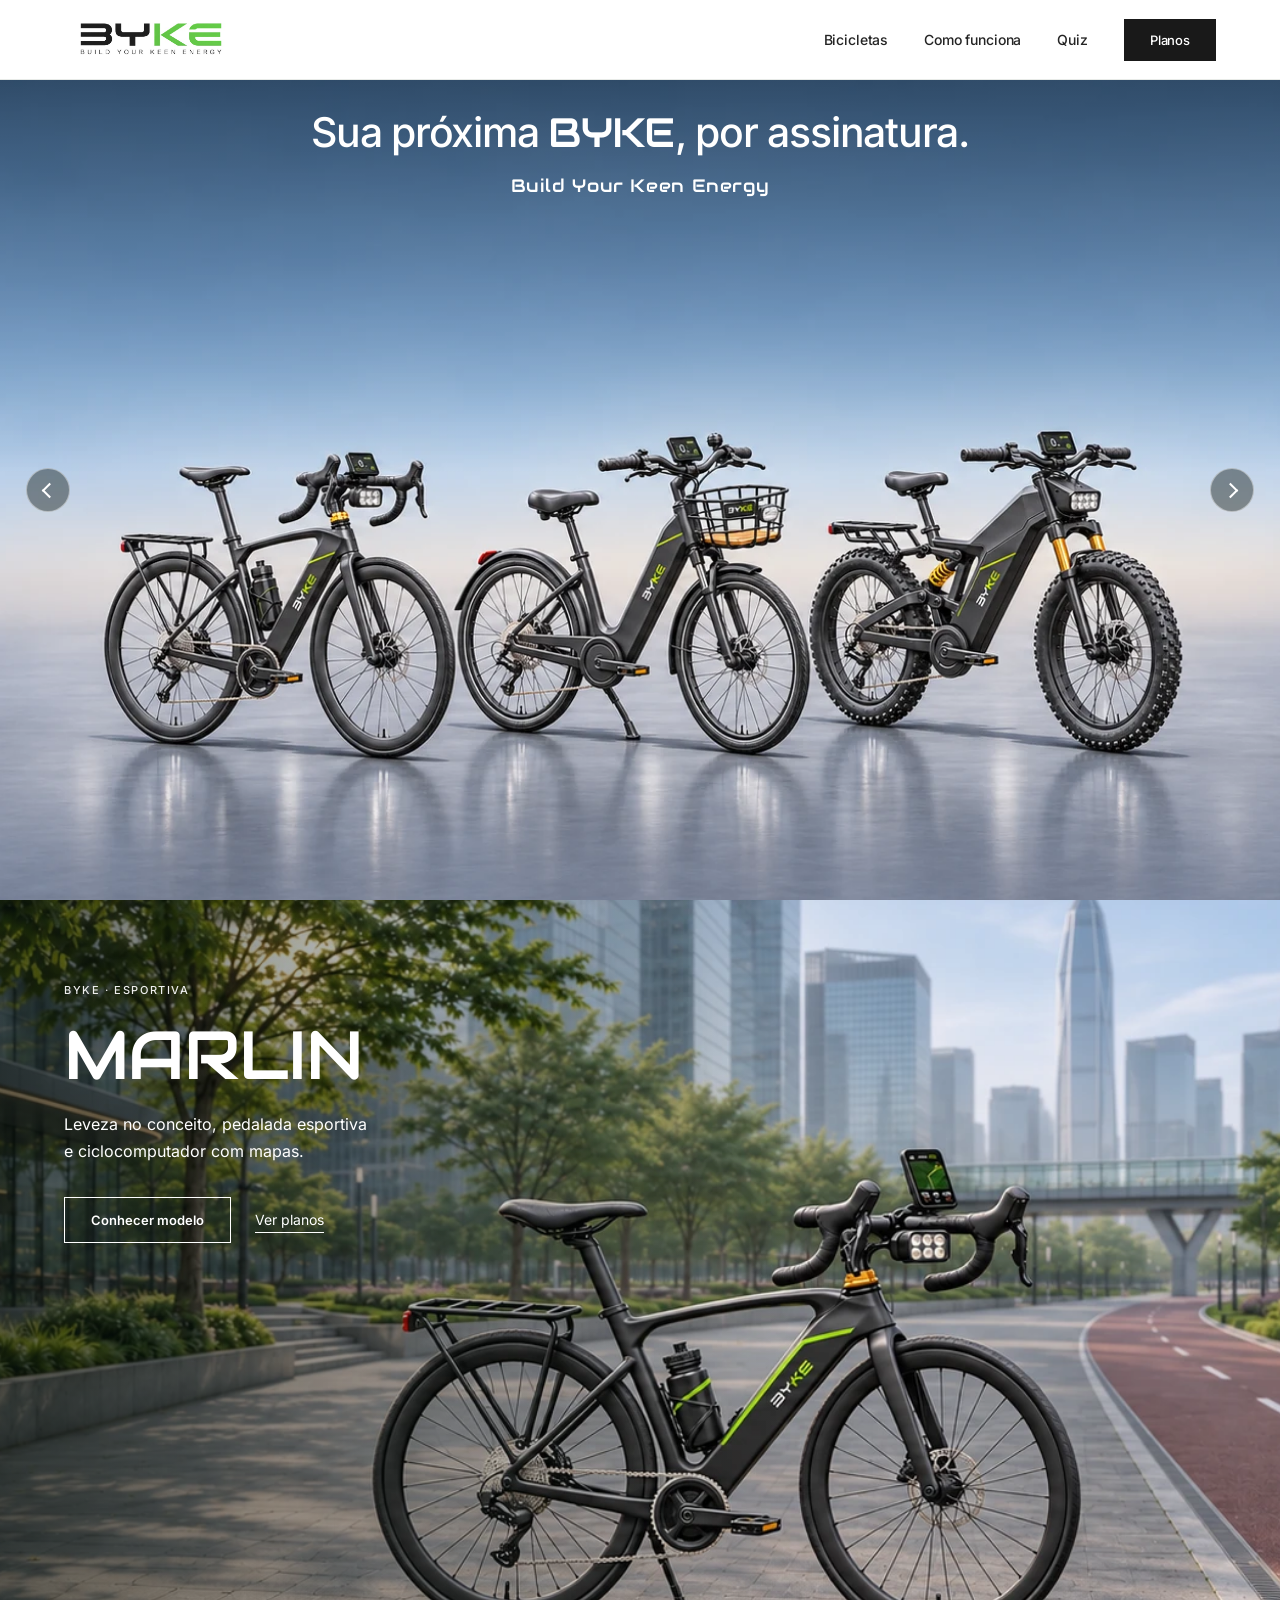
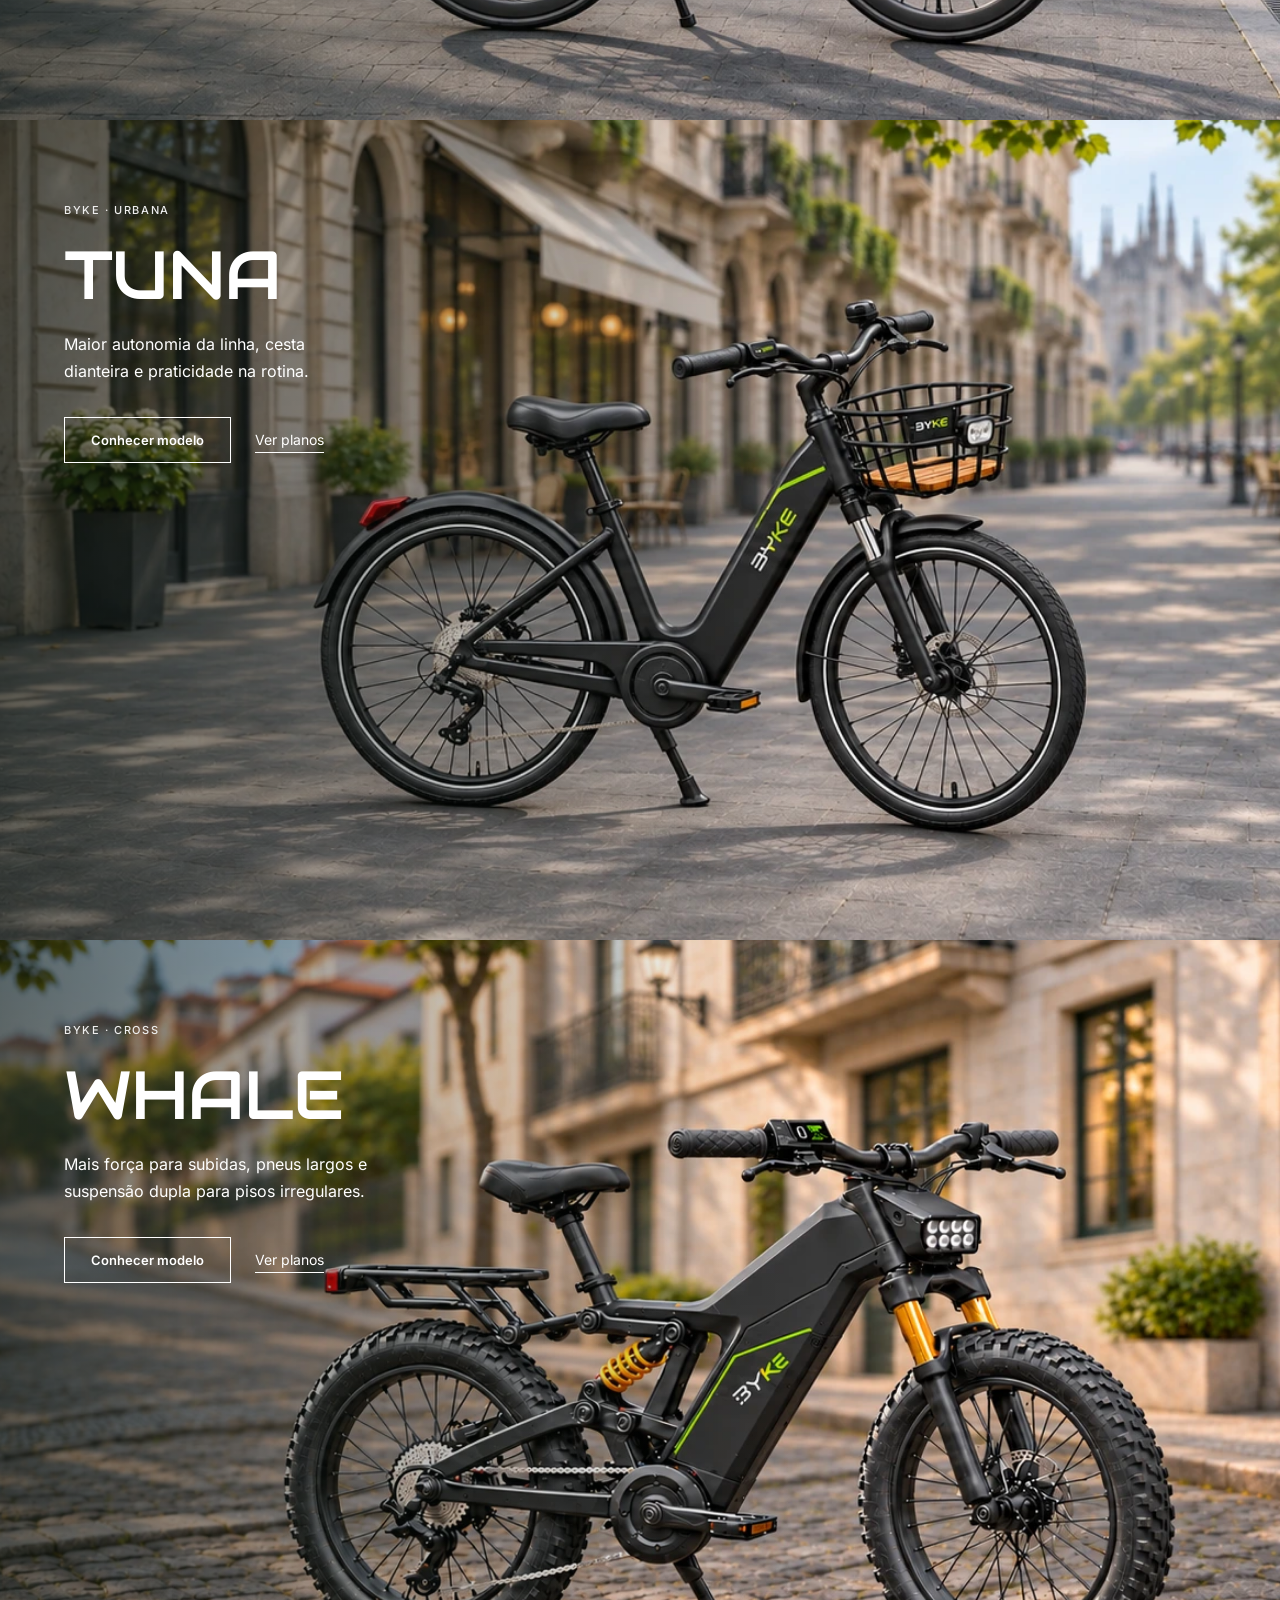
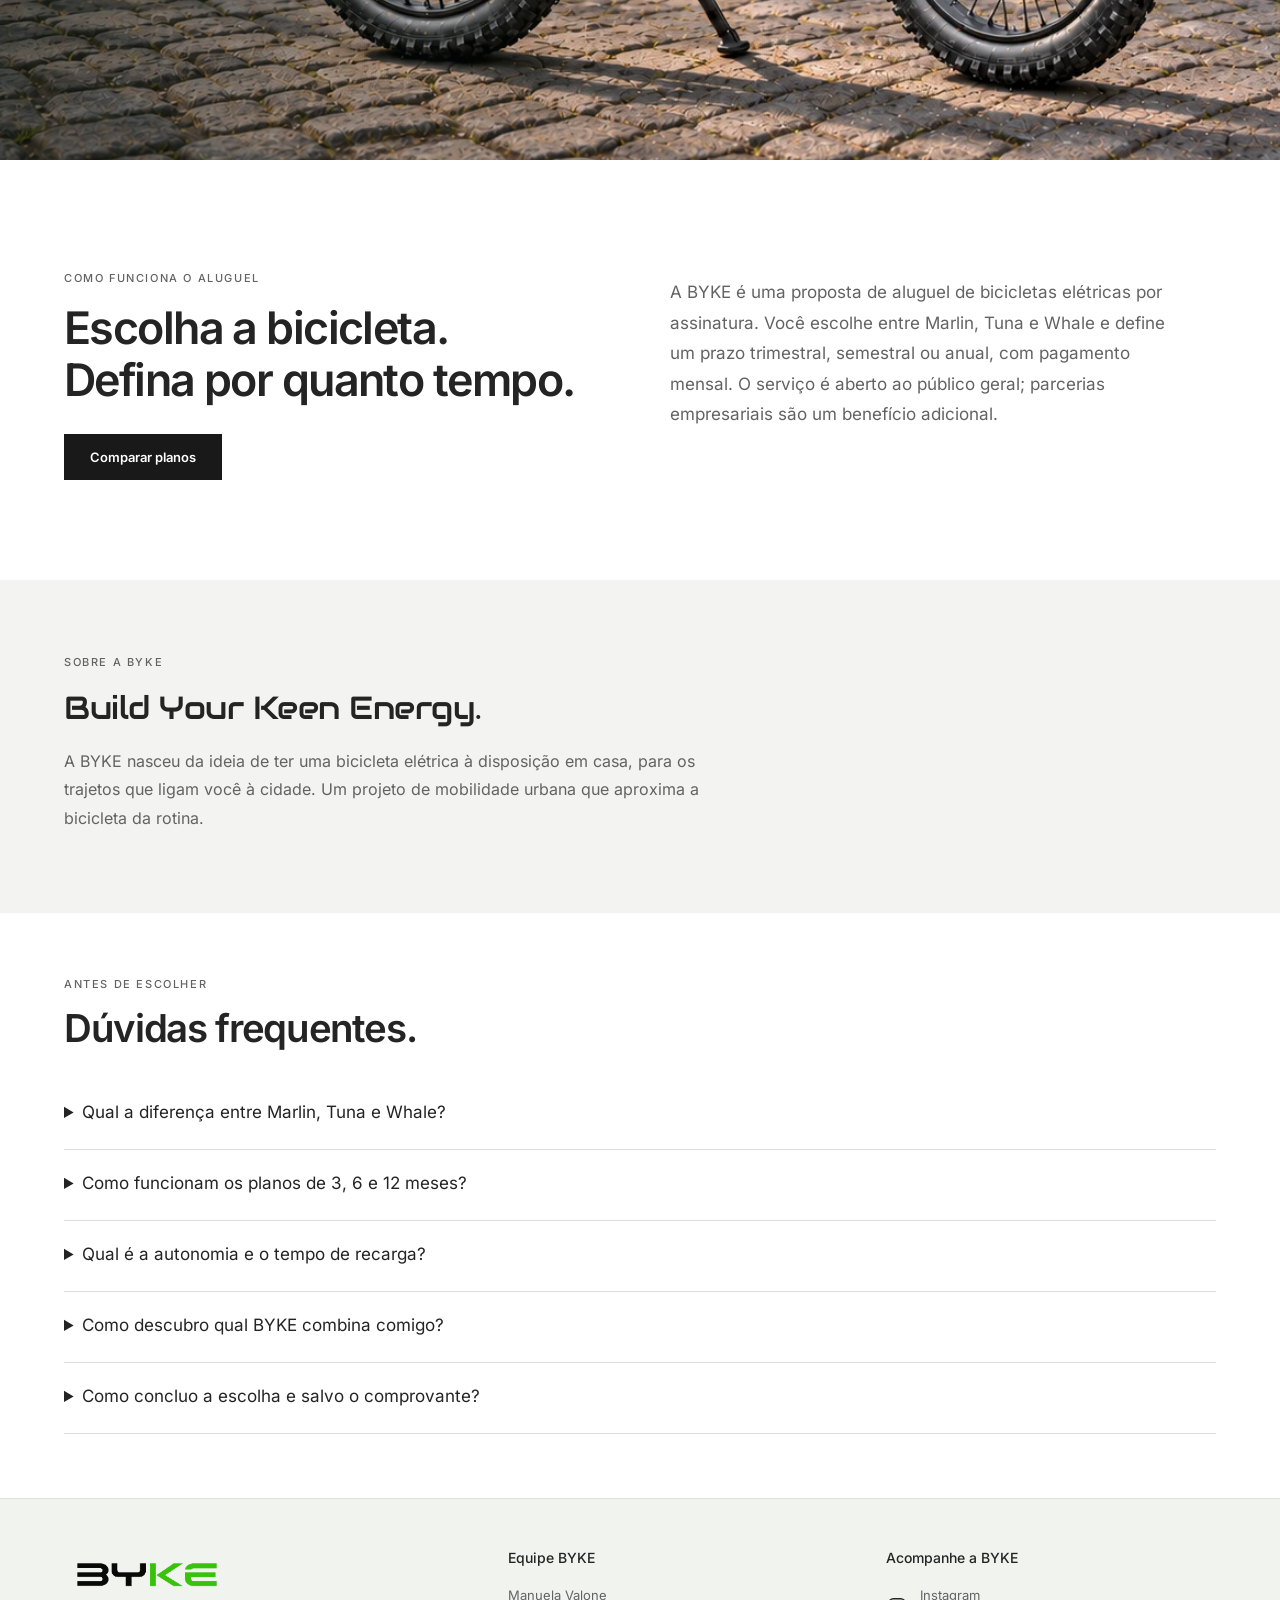
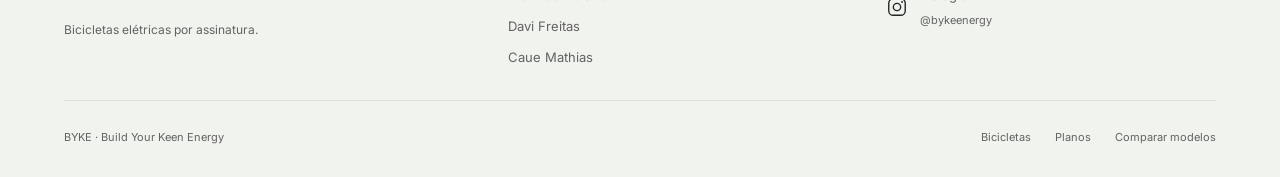
==== commit e7d5e0de: "Alinha preços, especificações e quiz ao relatório final da BYKE" ====
--- a/previa-inter-audiowide/index.html
+++ b/previa-inter-audiowide/index.html
@@ -2,7 +2,7 @@
 <html lang="pt-BR">
   <head>
     <meta charset="utf-8">
-    <script src="variantes.js?v=quiz-auto-4"></script>
+    <script src="variantes.js?v=relatorio-1"></script>
     <meta name="viewport" content="width=device-width,initial-scale=1">
     <meta name="theme-color" content="#121A16">
     <title>BYKE — Prévia da loja</title>
@@ -11,7 +11,7 @@
     <link rel="icon" type="image/png" href="../assets/BYKE-logo-sem-fundo.png">
     <link rel="stylesheet" href="base.css?v=tipo-1">
     <link rel="stylesheet" href="home.css?v=hero-3">
-    <link rel="stylesheet" href="quiz.css?v=quiz-auto-4">
+    <link rel="stylesheet" href="quiz.css?v=relatorio-1">
     <link rel="stylesheet" href="rodape.css?v=detalhes-3">
     <link rel="stylesheet" href="ajustes.css?v=ajustes-5">
     <link rel="stylesheet" href="tipografia.css?v=titulo-2">
@@ -74,7 +74,7 @@
         <div class="product-stage-copy">
           <p class="eyebrow">BYKE · ESPORTIVA</p>
           <h2 id="marlin-title">Marlin</h2>
-          <p>Guidão curvo e posição esportiva para os trajetos no asfalto.</p>
+          <p>Leveza no conceito, pedalada esportiva e ciclocomputador com mapas.</p>
           <div class="actions">
             <a class="btn btn-outline" href="loja.html?modelo=marlin#produto">Conhecer modelo</a>
             <a class="text-btn" href="loja.html?modelo=marlin#plano">Ver planos</a>
@@ -89,7 +89,7 @@
         <div class="product-stage-copy">
           <p class="eyebrow">BYKE · URBANA</p>
           <h2 id="tuna-title">Tuna</h2>
-          <p>Quadro baixo, cesta e conforto para os deslocamentos do dia a dia.</p>
+          <p>Maior autonomia da linha, cesta dianteira e praticidade na rotina.</p>
           <div class="actions">
             <a class="btn btn-outline" href="loja.html?modelo=tuna#produto">Conhecer modelo</a>
             <a class="text-btn" href="loja.html?modelo=tuna#plano">Ver planos</a>
@@ -104,7 +104,7 @@
         <div class="product-stage-copy">
           <p class="eyebrow">BYKE · CROSS</p>
           <h2 id="whale-title">Whale</h2>
-          <p>Pneus largos e suspensão dupla para explorar caminhos irregulares.</p>
+          <p>Mais força para subidas, pneus largos e suspensão dupla para pisos irregulares.</p>
           <div class="actions">
             <a class="btn btn-outline" href="loja.html?modelo=whale#produto">Conhecer modelo</a>
             <a class="text-btn" href="loja.html?modelo=whale#plano">Ver planos</a>
@@ -126,7 +126,8 @@
           </div>
           <p>A BYKE é uma proposta de aluguel de bicicletas elétricas por assinatura.
             Você escolhe entre Marlin, Tuna e Whale e define um prazo trimestral,
-            semestral ou anual, com pagamento mensal.</p>
+            semestral ou anual, com pagamento mensal. O serviço é aberto ao público geral;
+            parcerias empresariais são um benefício adicional.</p>
         </div>
       </section>
       <section class="brand-section" id="por-que-byke">
@@ -146,16 +147,17 @@
         <div class="byke-footer-team"><h2>Equipe BYKE</h2><ul><li>Manuela Valone</li><li>Davi Freitas</li><li>Caue Mathias</li></ul></div>
         <div class="byke-footer-social"><h2>Acompanhe a BYKE</h2><div class="byke-instagram-slot"><a href="https://www.instagram.com/bykeenergy/" target="_blank" rel="noopener noreferrer" aria-label="Instagram da BYKE: @bykeenergy"><svg viewBox="0 0 24 24" width="22" height="22" fill="none" aria-hidden="true"><rect x="3" y="3" width="18" height="18" rx="5" stroke="currentColor" stroke-width="1.5"/><circle cx="12" cy="12" r="4" stroke="currentColor" stroke-width="1.5"/><circle cx="17.5" cy="6.5" r="1" fill="currentColor"/></svg><span>Instagram<small>@bykeenergy</small></span></a></div></div>
       </div>
-      <div class="shop-shell byke-footer-bottom"><span>BYKE · Build Your Keen Energy</span><nav aria-label="Links do rodapé"><a href="bicicletas.html">Bicicletas</a><a href="bicicletas.html#modelos">Planos</a><a href="../index.html">Versão atual</a></nav></div>
+      <div class="shop-shell byke-footer-bottom"><span>BYKE · Build Your Keen Energy</span><nav aria-label="Links do rodapé"><a href="bicicletas.html">Bicicletas</a><a href="bicicletas.html#modelos">Planos</a><a href="bicicletas.html#comparar">Comparar modelos</a></nav></div>
     </footer>
     <dialog class="bike-quiz" id="bike-quiz" aria-labelledby="quiz-title"><button class="quiz-close" type="button" aria-label="Fechar quiz"><svg viewBox="0 0 24 24" width="22" height="22" aria-hidden="true"><path d="m6 6 12 12M6 18 18 6" stroke="currentColor" stroke-width="1.6"/></svg></button><div id="quiz-content"></div></dialog>
     <script src="../navegacao.js"></script>
-    <script src="../catalogo.js"></script>
-    <script src="dados.js?v=titulo-2"></script>
+    <script src="catalogo.js?v=relatorio-1"></script>
+    <script src="dados.js?v=relatorio-1"></script>
     <script src="../menu-bicicletas.js"></script>
     <script src="../script.js"></script>
-    <script src="inicio.js?v=ajustes-5"></script>
-    <script src="quiz.js?v=quiz-auto-4"></script>
-    <script src="quiz-acesso.js?v=ajustes-5"></script>
+    <script src="inicio.js?v=relatorio-1"></script>
+    <script src="quiz-perfil.js?v=relatorio-1"></script>
+    <script src="quiz.js?v=relatorio-1"></script>
+    <script src="quiz-acesso.js?v=relatorio-1"></script>
   </body>
 </html>
--- a/previa-inter-audiowide/quiz.css
+++ b/previa-inter-audiowide/quiz.css
@@ -96,6 +96,16 @@
 .quiz-reasons { list-style: none; padding: 0; margin: 14px 0; font-size: 12px; line-height: 1.6; }
 .quiz-reasons li { position: relative; padding-left: 17px; margin-top: 7px; }
 .quiz-reasons li::before { content: '✓'; position: absolute; left: 0; color: #426e32; }
+.quiz-match-copy > p.quiz-tradeoff { padding: 14px 0; border-top: 1px solid var(--line); font-size: 12px; }
+.quiz-tradeoff strong { display: block; color: var(--ink); margin-bottom: 5px; }
+.quiz-match-copy > p.quiz-result-price { margin: 16px 0; color: var(--ink); }
+.quiz-result-price strong { display: block; font-size: 24px; font-weight: 600; font-variant-numeric: tabular-nums; }
+.quiz-result-price span { display: block; font-size: 12px; color: var(--muted); }
+.quiz-match-copy > p.quiz-budget-note { font-size: 12px; line-height: 1.7; margin: 0 0 16px; }
+.quiz-result-notices { border-top: 1px solid var(--line); margin-top: 20px; padding-top: 8px; }
+.quiz-result-notices p { font-size: 12px; line-height: 1.8; color: var(--muted); margin: 10px 0; }
+.quiz-ranking li div { min-width: 0; overflow-wrap: anywhere; }
+.quiz-ranking li div > .quiz-ranking-caution { color: #6c4b20; }
 .quiz-result-specs { margin: 18px 0 22px; }
 .quiz-result-specs div { display: flex; align-items: baseline; justify-content: space-between; gap: 16px; border-top: 1px solid var(--line); padding-block: 11px; font-size: 12px; line-height: 1.6; }
 .quiz-result-specs dt { color: var(--muted); }
@@ -115,7 +125,8 @@
 .quiz-ranking li a { display: inline-flex; align-items: center; gap: 5px; margin-left: auto; font-size: 12px; padding: 12px 0 12px 12px; white-space: nowrap; }
 .quiz-ranking li a:hover { text-decoration: underline; text-underline-offset: 4px; }
 .quiz-result-note { font-size: 11px; line-height: 1.7; color: var(--muted); padding-top: 16px; border-top: 1px solid var(--line); }
-.quiz-result-actions { display: flex; justify-content: space-between; gap: 16px; }
+.quiz-result-actions { display: flex; align-items: center; justify-content: space-between; flex-wrap: wrap; gap: 16px; }
+.quiz-compare { display: inline-flex; align-items: center; min-height: 44px; font-size: 13px; text-decoration: underline; text-underline-offset: 4px; }
 .quiz-result-actions button:hover { text-decoration: underline; text-underline-offset: 4px; }
 .quiz-main, .quiz-result { animation: quiz-content-in .35s ease both; }
 @keyframes quiz-appear { from { opacity: 0; transform: translateY(12px); } to { opacity: 1; transform: none; } }
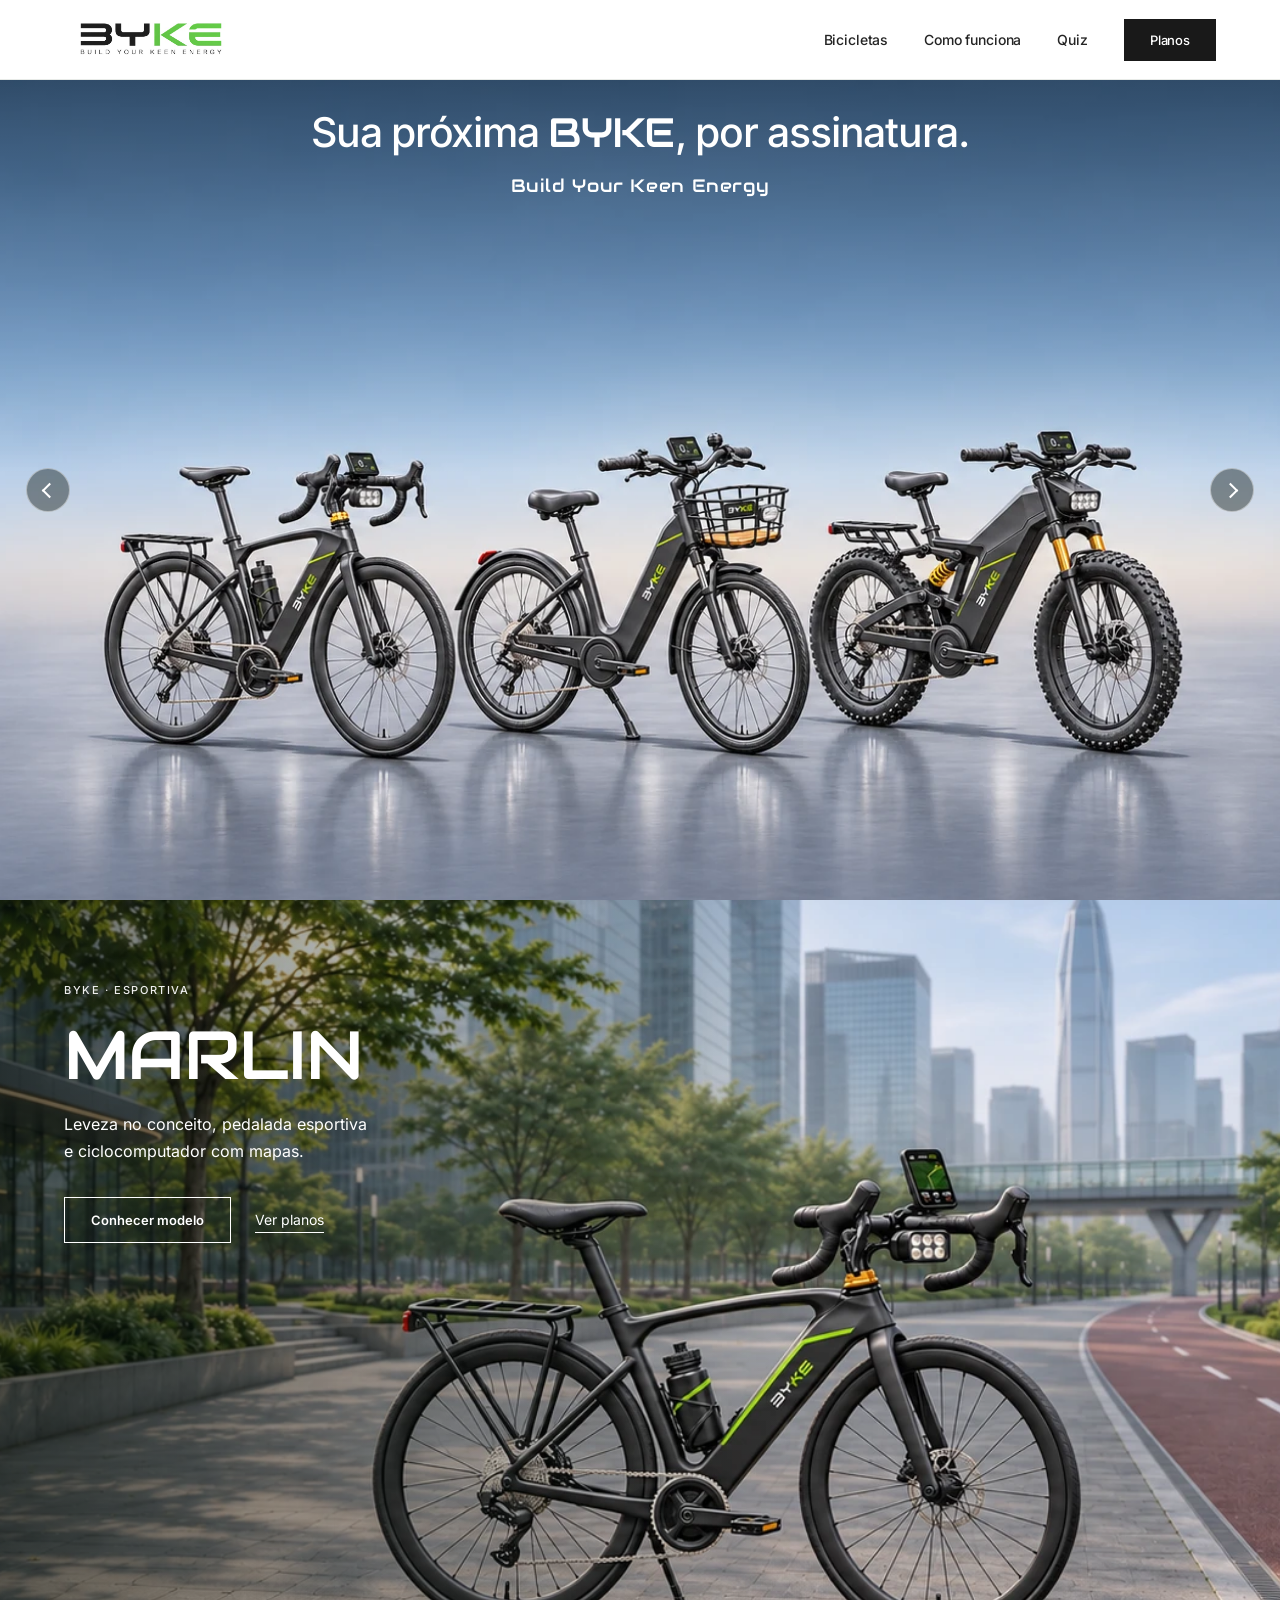
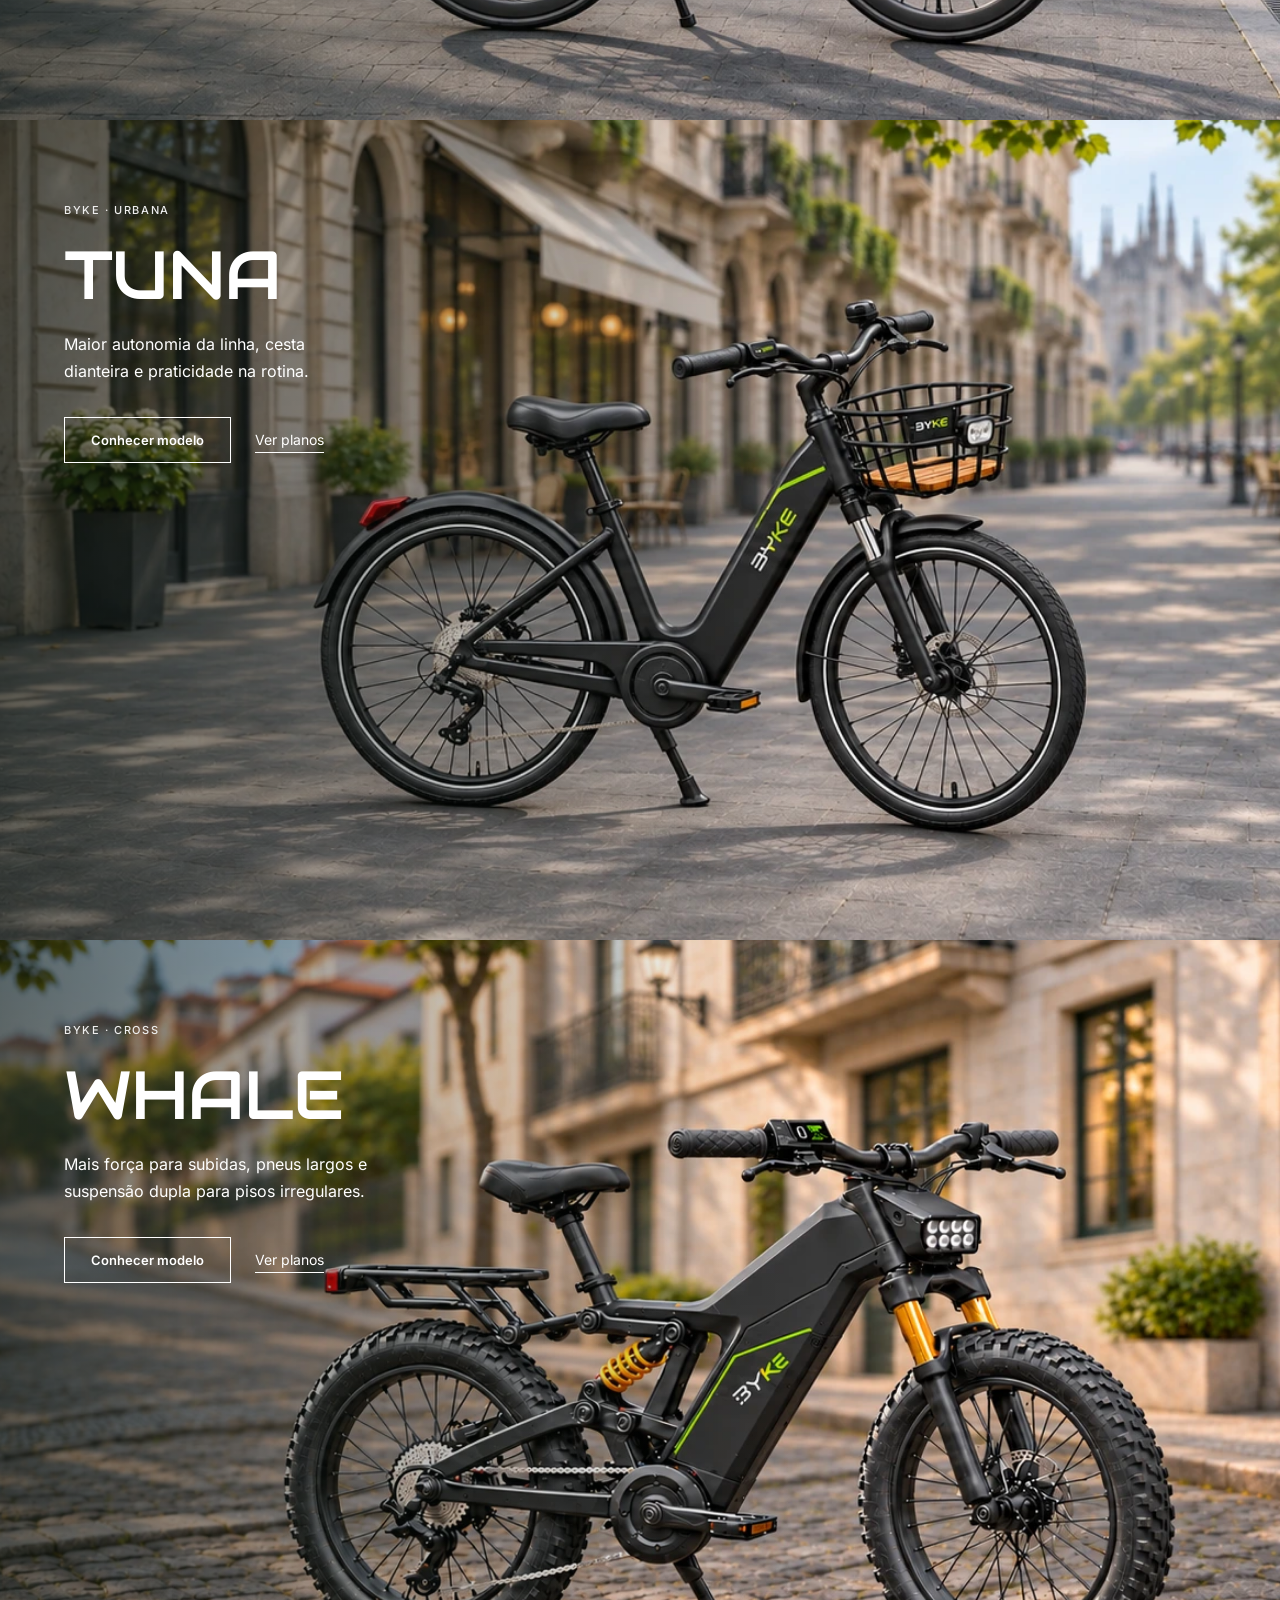
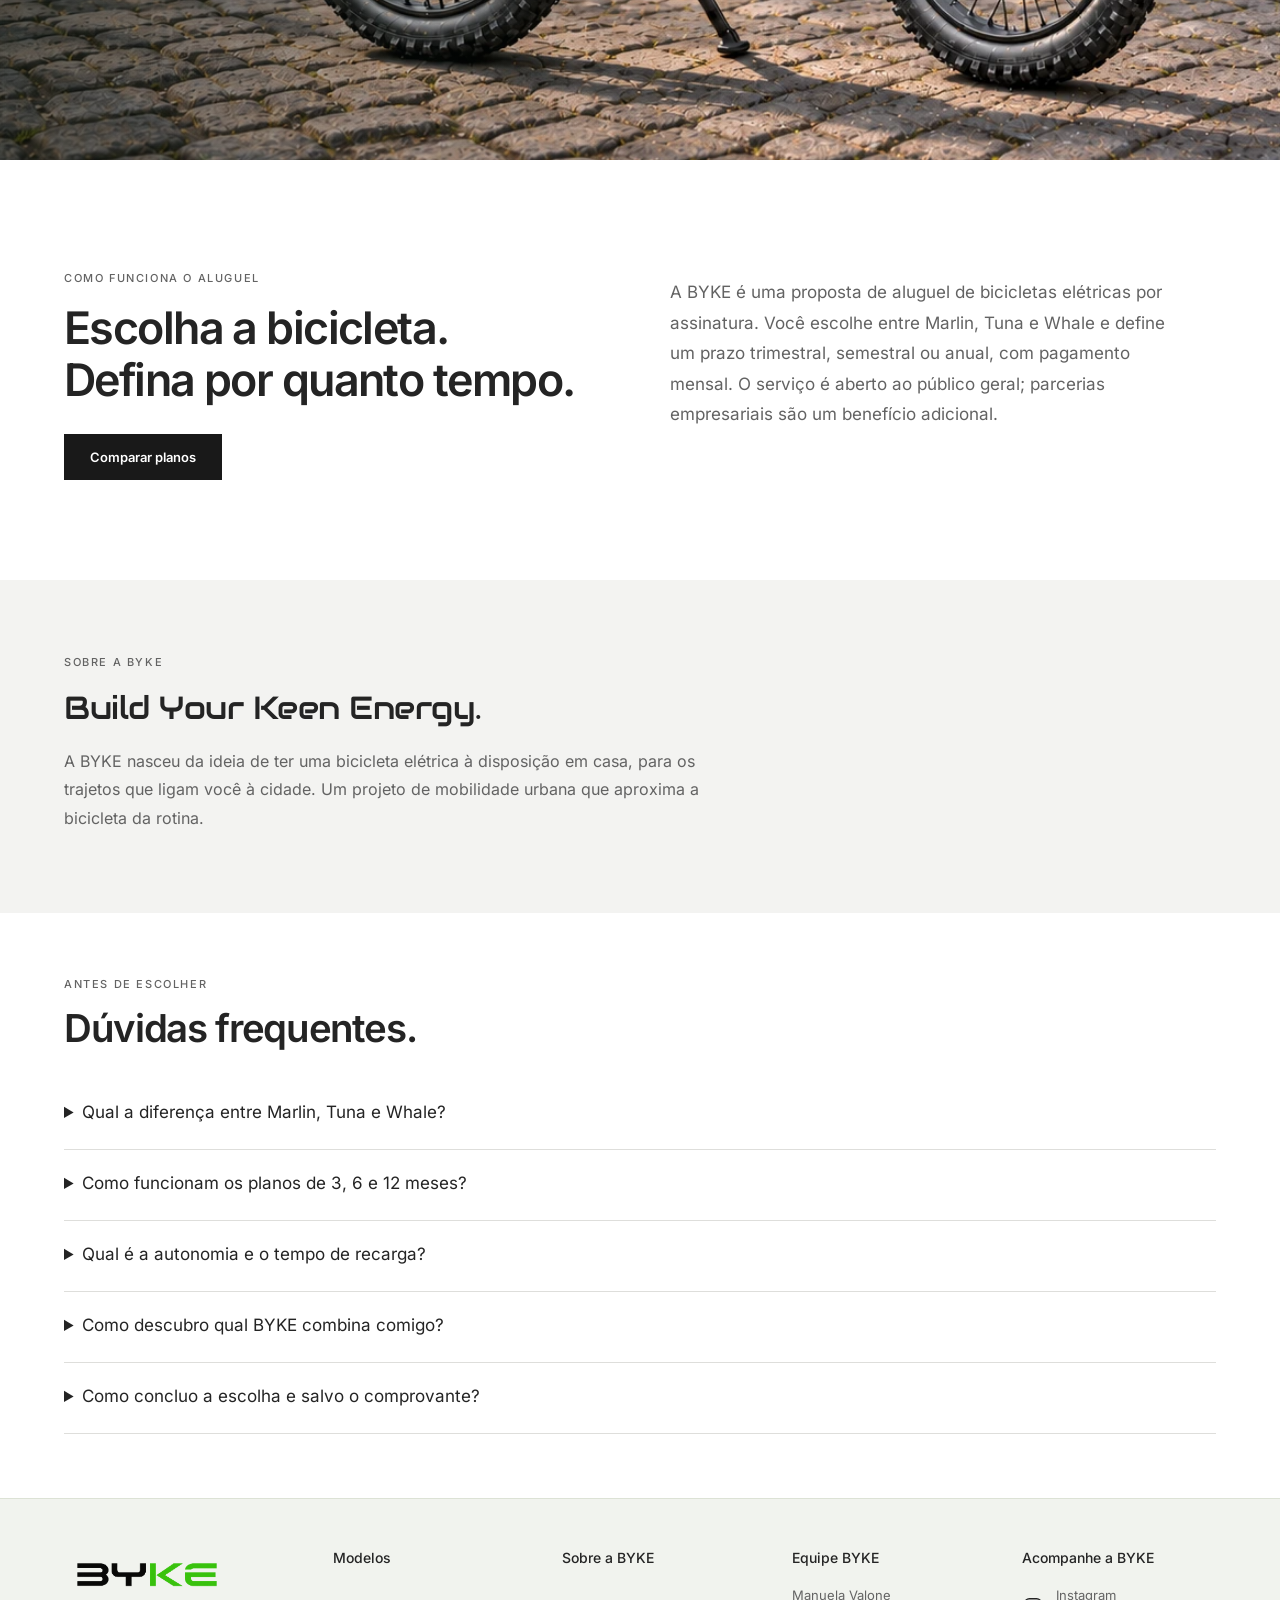
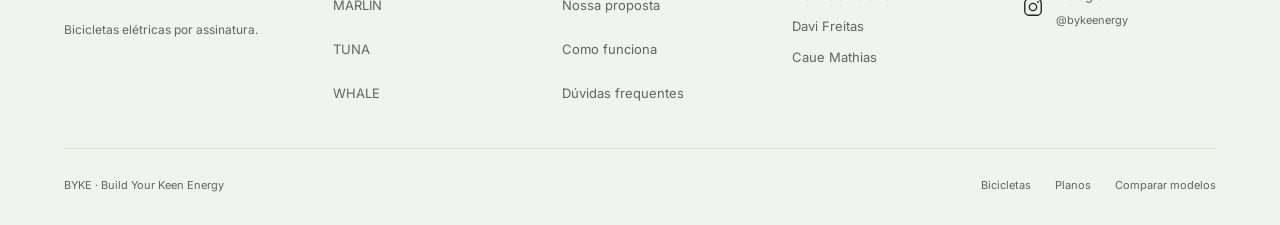
==== commit 5a0ad0a4: "Adiciona Modelos e Sobre a BYKE ao rodapé das quatro páginas" ====
--- a/previa-inter-audiowide/index.html
+++ b/previa-inter-audiowide/index.html
@@ -2,7 +2,7 @@
 <html lang="pt-BR">
   <head>
     <meta charset="utf-8">
-    <script src="variantes.js?v=relatorio-1"></script>
+    <script src="variantes.js?v=rodape-2"></script>
     <meta name="viewport" content="width=device-width,initial-scale=1">
     <meta name="theme-color" content="#121A16">
     <title>BYKE — Prévia da loja</title>
@@ -12,7 +12,7 @@
     <link rel="stylesheet" href="base.css?v=tipo-1">
     <link rel="stylesheet" href="home.css?v=hero-3">
     <link rel="stylesheet" href="quiz.css?v=relatorio-1">
-    <link rel="stylesheet" href="rodape.css?v=detalhes-3">
+    <link rel="stylesheet" href="rodape.css?v=rodape-2">
     <link rel="stylesheet" href="ajustes.css?v=ajustes-5">
     <link rel="stylesheet" href="tipografia.css?v=titulo-2">
   </head>
@@ -141,9 +141,11 @@
       </section>
       <section class="faq-overview" id="duvidas" aria-labelledby="faq-overview-title"><p class="eyebrow">ANTES DE ESCOLHER</p><h2 id="faq-overview-title">Dúvidas frequentes.</h2><div data-general-faq></div></section>
     </main>
-    <footer class="byke-footer">
+    <footer class="byke-footer" id="rodape">
       <div class="shop-shell byke-footer-grid">
         <div class="byke-footer-brand"><a class="footer-logo" href="index.html" aria-label="BYKE — início"><img src="../assets/BYKE-logo-sem-fundo.png" width="2172" height="724" alt="BYKE — Build Your Keen Energy"></a><p>Bicicletas elétricas por assinatura.</p></div>
+        <nav class="byke-footer-links" aria-label="Modelos no rodapé"><h2>Modelos</h2><ul><li><a href="loja.html?modelo=marlin#produto" data-model="marlin">MARLIN</a></li><li><a href="loja.html?modelo=tuna#produto" data-model="tuna">TUNA</a></li><li><a href="loja.html?modelo=whale#produto" data-model="whale">WHALE</a></li></ul></nav>
+        <nav class="byke-footer-links" aria-label="Sobre a BYKE no rodapé"><h2>Sobre a BYKE</h2><ul><li><a href="index.html#por-que-byke">Nossa proposta</a></li><li><a href="index.html#como-funciona">Como funciona</a></li><li><a href="index.html#duvidas">Dúvidas frequentes</a></li></ul></nav>
         <div class="byke-footer-team"><h2>Equipe BYKE</h2><ul><li>Manuela Valone</li><li>Davi Freitas</li><li>Caue Mathias</li></ul></div>
         <div class="byke-footer-social"><h2>Acompanhe a BYKE</h2><div class="byke-instagram-slot"><a href="https://www.instagram.com/bykeenergy/" target="_blank" rel="noopener noreferrer" aria-label="Instagram da BYKE: @bykeenergy"><svg viewBox="0 0 24 24" width="22" height="22" fill="none" aria-hidden="true"><rect x="3" y="3" width="18" height="18" rx="5" stroke="currentColor" stroke-width="1.5"/><circle cx="12" cy="12" r="4" stroke="currentColor" stroke-width="1.5"/><circle cx="17.5" cy="6.5" r="1" fill="currentColor"/></svg><span>Instagram<small>@bykeenergy</small></span></a></div></div>
       </div>
--- a/previa-inter-audiowide/rodape.css
+++ b/previa-inter-audiowide/rodape.css
@@ -1,9 +1,13 @@
 .byke-footer { display: block; padding: 48px 0 24px; background: #f1f3ee; border-top: 1px solid #dce2d5; color: var(--ink); }
-.byke-footer-grid { display: grid; grid-template-columns: 1.2fr 1fr 1fr; gap: 48px; align-items: start; }
+.byke-footer-grid { display: grid; grid-template-columns: minmax(0,1.2fr) repeat(4,minmax(0,1fr)); gap: 36px; align-items: start; }
 .byke-footer .footer-logo { width: 166px; background: transparent; }
 .byke-footer-brand > p { margin: 18px 0 0; font-size: 12px; line-height: 1.7; color: var(--muted); }
 .byke-footer h2 { margin: 0 0 16px; font: 500 14px/1.5 'Inter', sans-serif; letter-spacing: 0; color: var(--ink); }
 .byke-footer-team ul { display: grid; gap: 9px; padding: 0; margin: 0; list-style: none; font-size: 13px; color: var(--muted); }
+.byke-footer-links ul { padding: 0; margin: 0; list-style: none; }
+.byke-footer-links a { display: inline-flex; align-items: center; min-height: 44px; font-size: 13px; line-height: 1.5; color: var(--muted); }
+.byke-footer-links a:hover { color: var(--ink); text-decoration: underline; text-underline-offset: 4px; }
+.byke-footer-links a:focus-visible { outline: 3px solid #426e32; outline-offset: 4px; }
 .byke-instagram-slot { display: flex; align-items: center; gap: 12px; font-size: 13px; color: var(--ink); }
 .byke-instagram-slot > span { color: var(--ink); }
 .byke-instagram-slot small { display: block; color: var(--muted); font-size: 11px; margin-top: 5px; }
@@ -13,12 +17,16 @@
 .byke-footer-bottom nav { display: flex; flex-wrap: wrap; gap: 24px; }
 .byke-footer-bottom a { display: inline-flex; align-items: center; min-height: 32px; }
 .byke-footer-bottom a:hover { text-decoration: underline; text-underline-offset: 4px; }
+@media (max-width:1050px) {
+ .byke-footer-grid { grid-template-columns: repeat(4,minmax(0,1fr)); gap: 28px 24px; }
+ .byke-footer-brand { grid-column: 1/-1; }
+}
 @media (max-width:760px) {
  .byke-footer { padding-top: 34px; }
  .byke-footer-grid { grid-template-columns: 1fr 1fr; gap: 28px 20px; }
  .byke-footer-brand { grid-column: 1/-1; }
  .byke-footer h2 { font-size: 13px; }
- .byke-footer-team ul, .byke-instagram-slot { font-size: 12px; }
+ .byke-footer-team ul, .byke-instagram-slot, .byke-footer-links a { font-size: 12px; }
  .byke-footer-bottom { align-items: flex-start; flex-direction: column; margin-top: 28px; gap: 12px; }
  .byke-footer-bottom nav { gap: 20px; }
 }
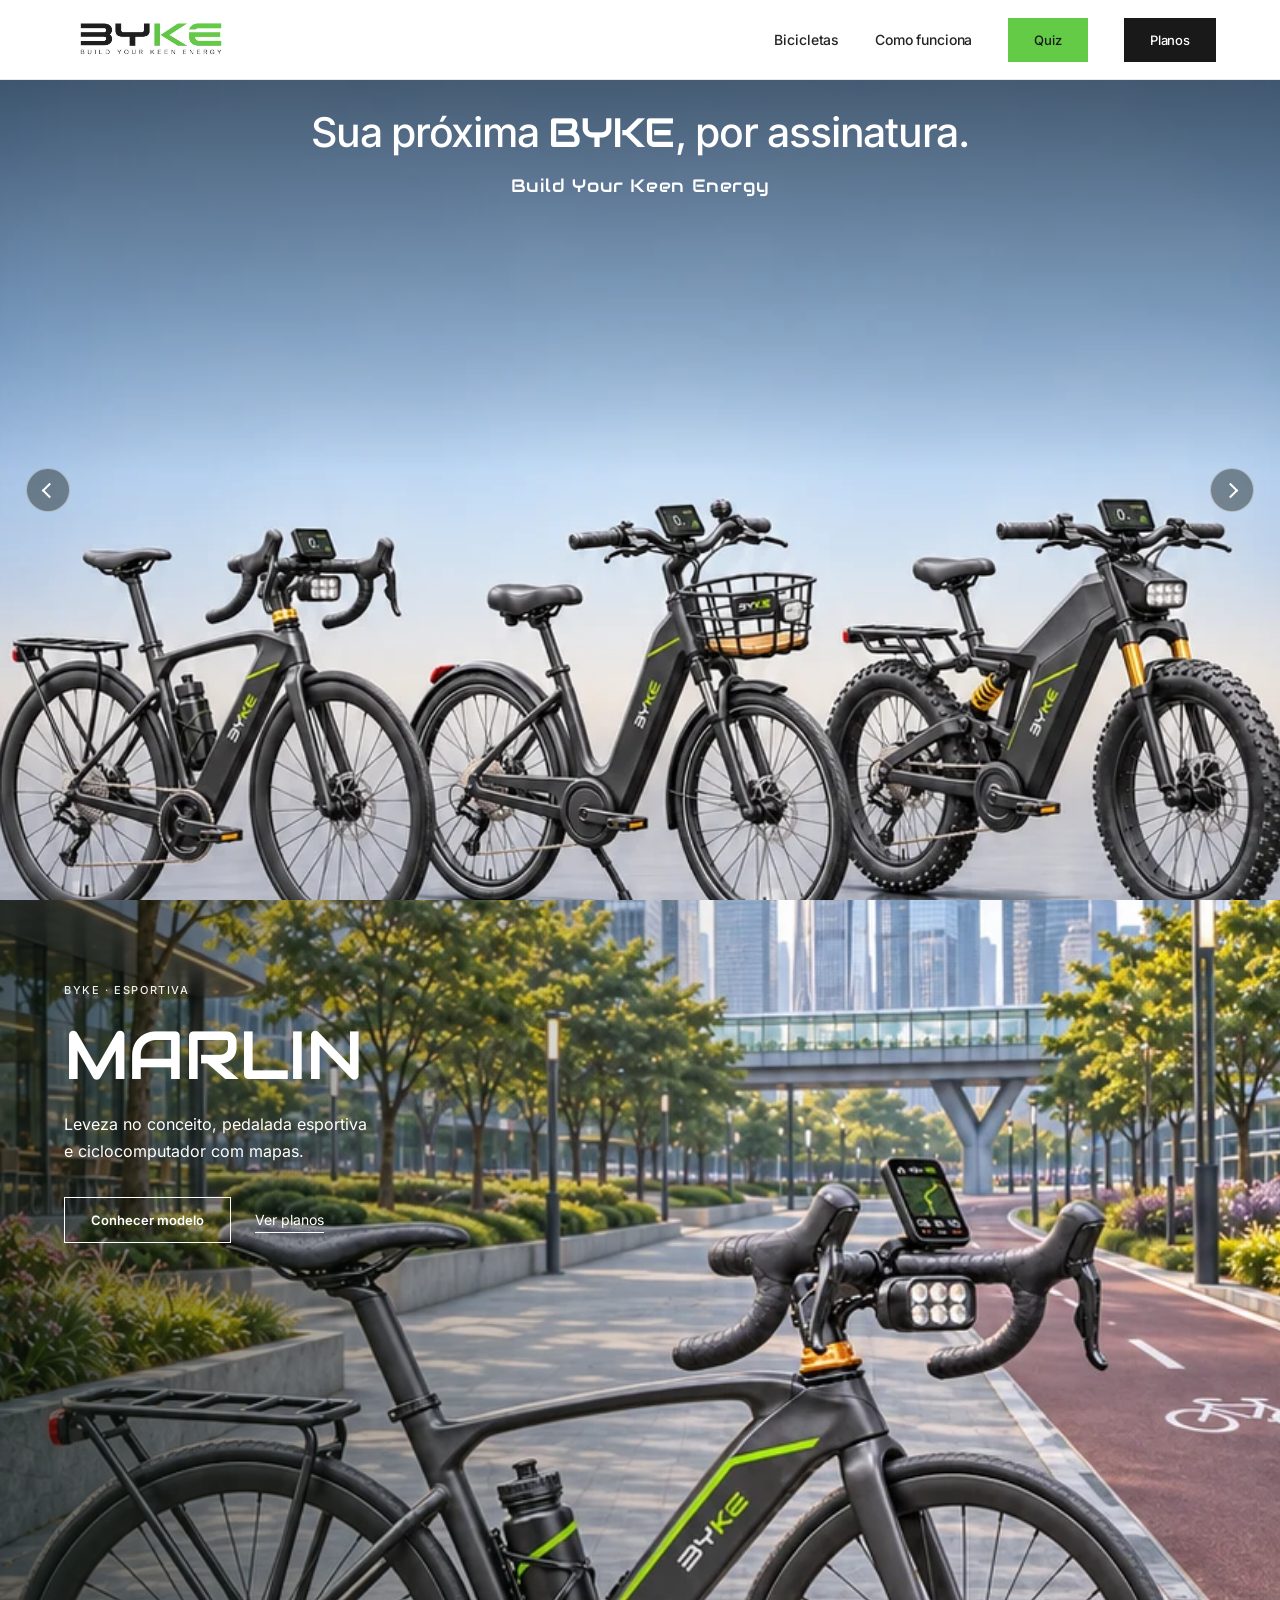
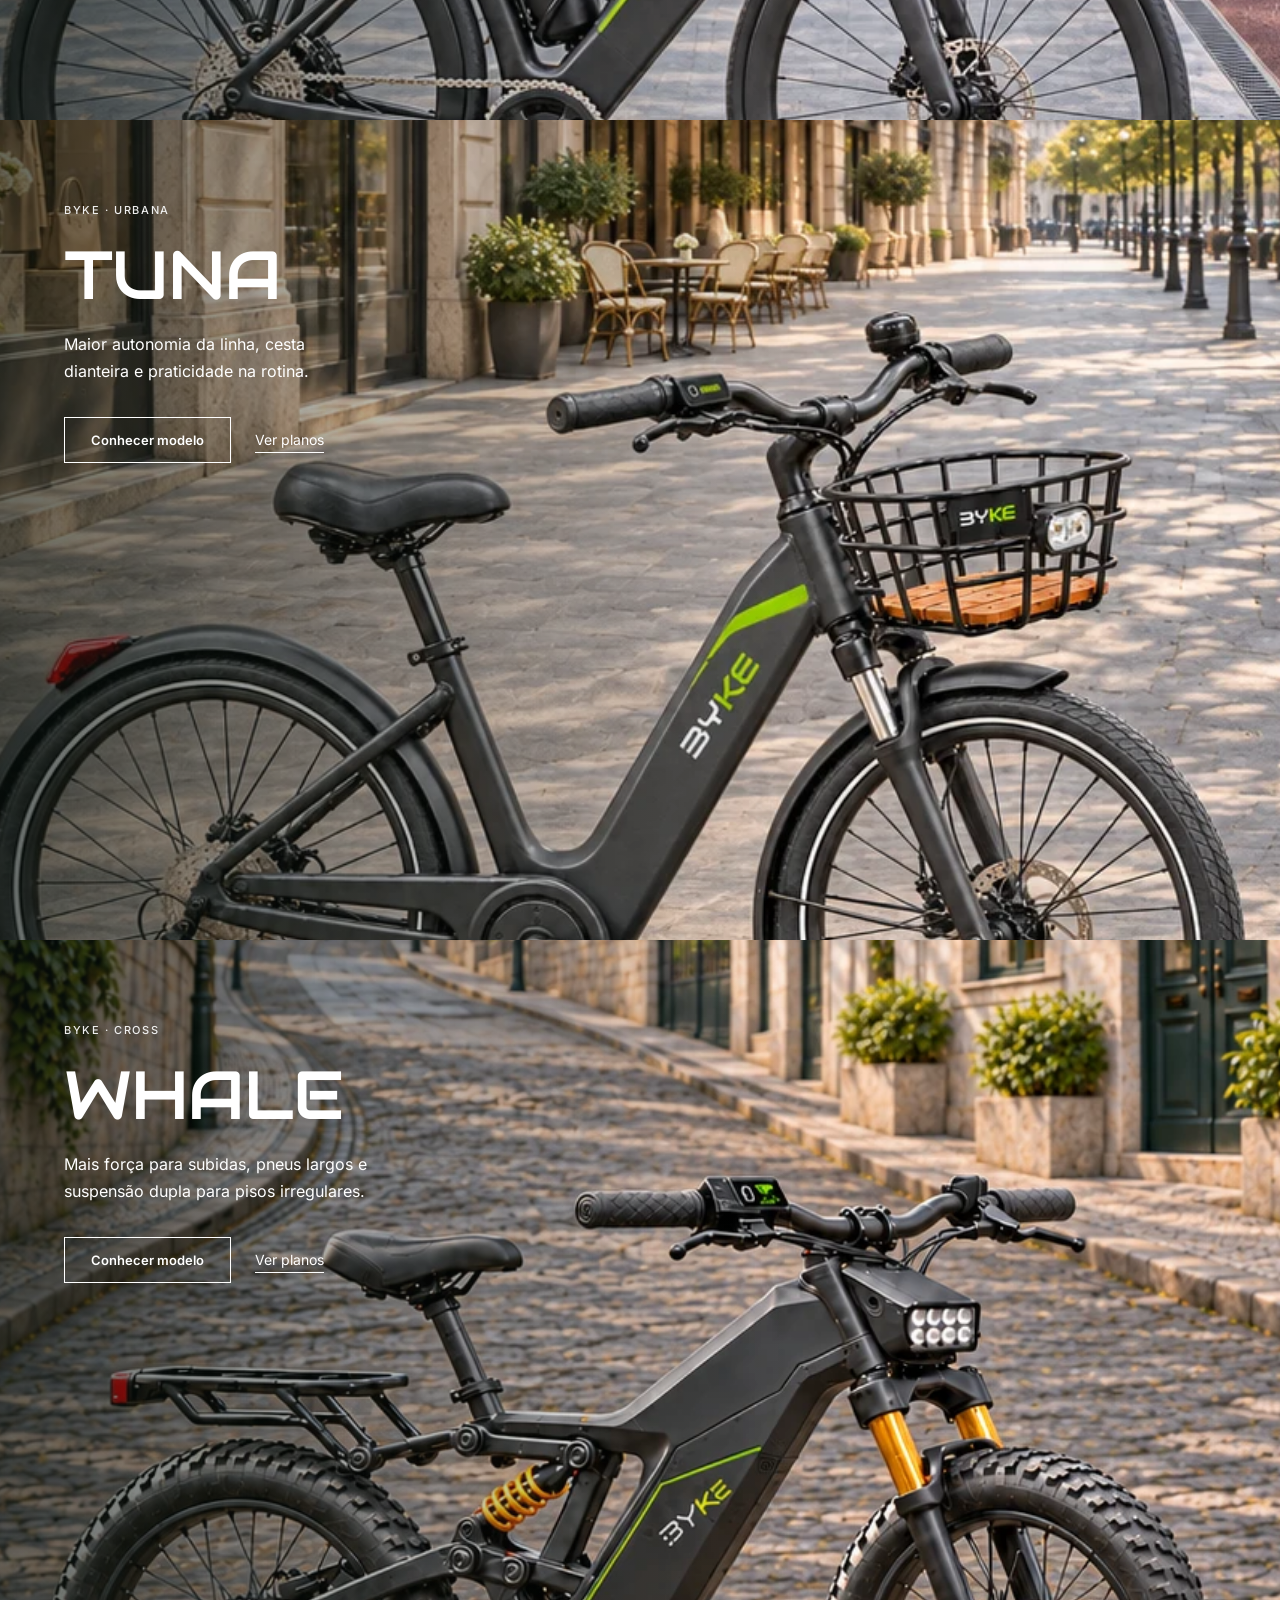
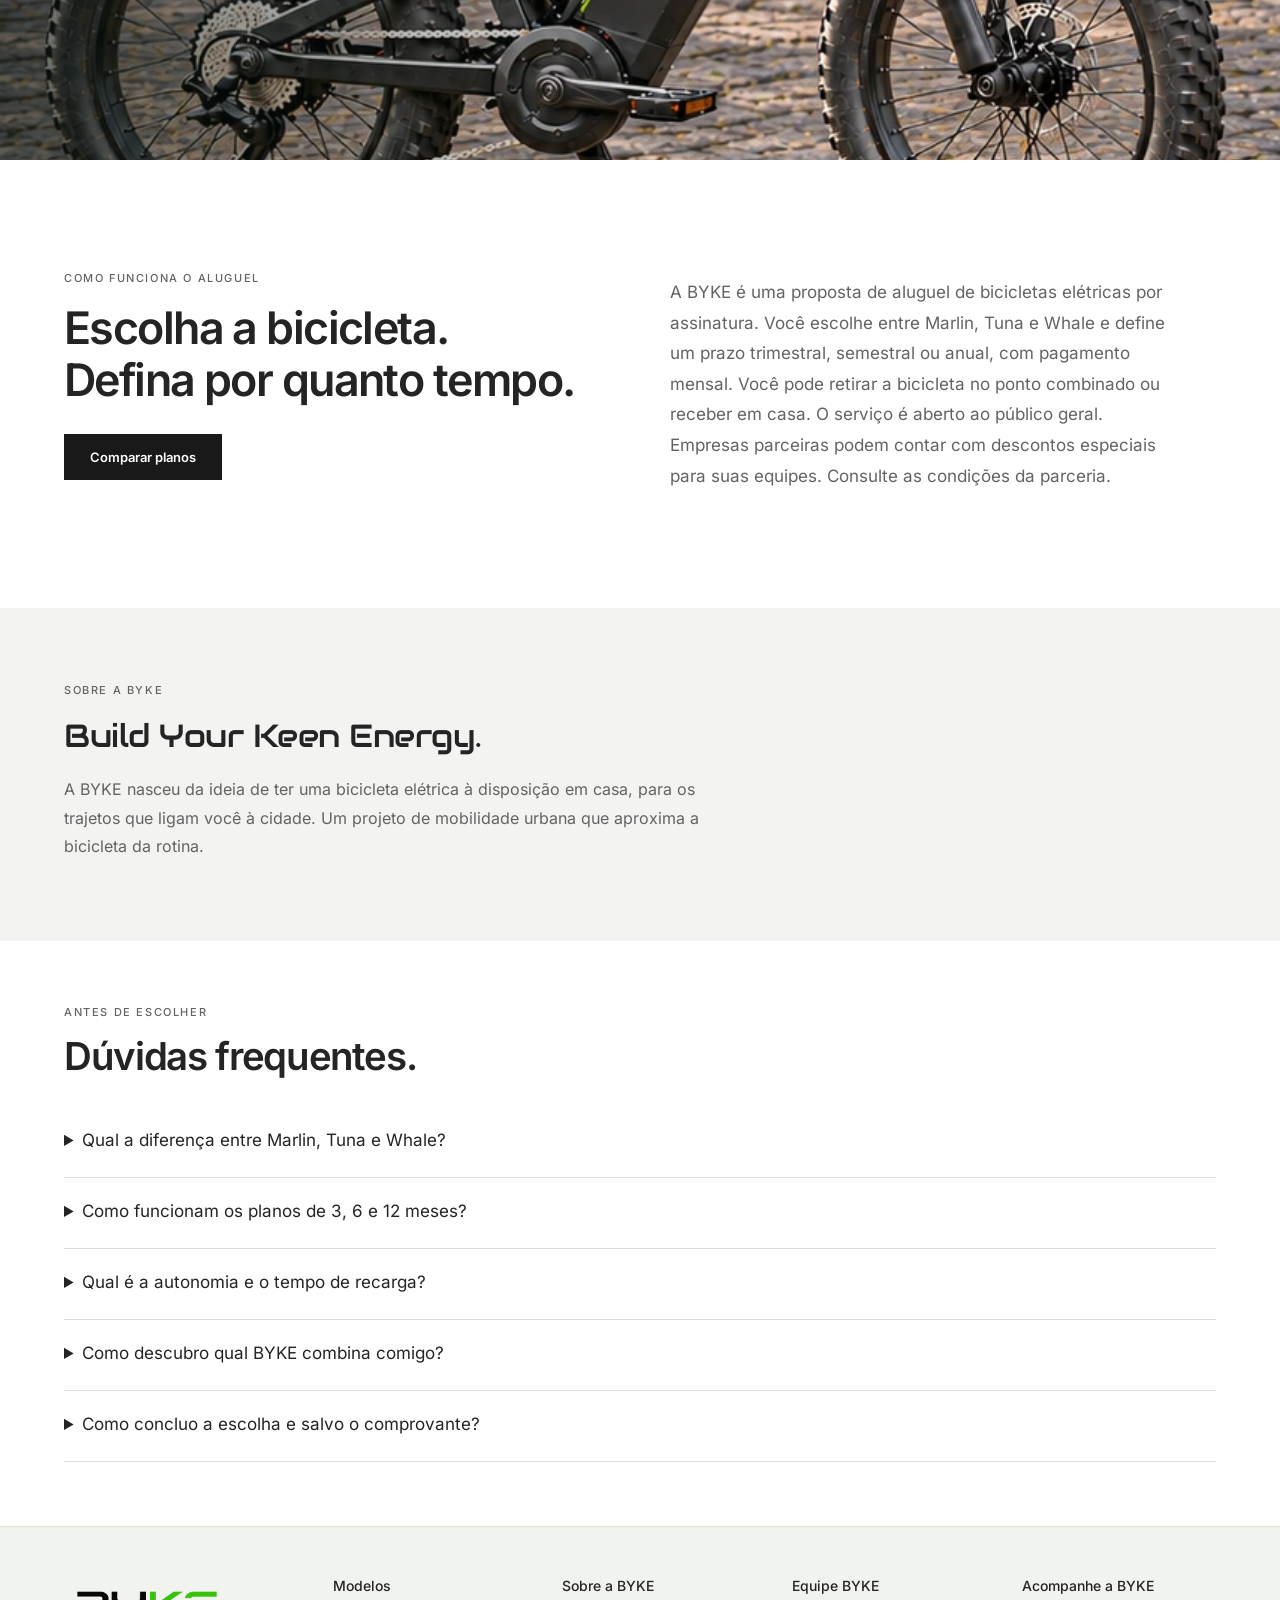
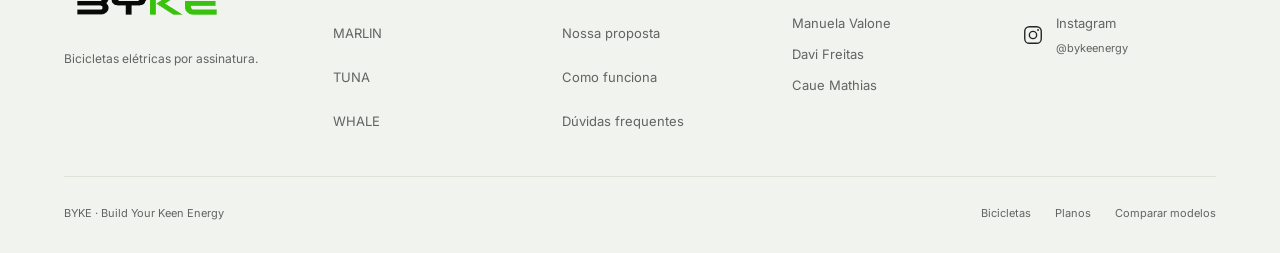
==== commit 9cf3a638: "Inclui retirada, escolha de pagamento e notificação na assinatura" ====
--- a/previa-inter-audiowide/index.html
+++ b/previa-inter-audiowide/index.html
@@ -2,7 +2,7 @@
 <html lang="pt-BR">
   <head>
     <meta charset="utf-8">
-    <script src="variantes.js?v=rodape-2"></script>
+    <script src="variantes.js?v=recebimento-1"></script>
     <meta name="viewport" content="width=device-width,initial-scale=1">
     <meta name="theme-color" content="#121A16">
     <title>BYKE — Prévia da loja</title>
@@ -13,7 +13,7 @@
     <link rel="stylesheet" href="home.css?v=hero-3">
     <link rel="stylesheet" href="quiz.css?v=relatorio-1">
     <link rel="stylesheet" href="rodape.css?v=rodape-2">
-    <link rel="stylesheet" href="ajustes.css?v=ajustes-5">
+    <link rel="stylesheet" href="ajustes.css?v=recebimento-1">
     <link rel="stylesheet" href="tipografia.css?v=titulo-2">
   </head>
   <body class="home-page">
@@ -38,7 +38,7 @@
       <nav id="main-nav" class="nav" aria-label="Navegação principal">
         <div class="nav-products"><a href="bicicletas.html" class="products-toggle" aria-expanded="false" aria-controls="products-panel">Bicicletas</a></div>
         <a href="index.html#como-funciona">Como funciona</a>
-        <a class="nav-quiz" href="bicicletas.html?quiz=1" data-open-quiz>Quiz</a>
+        <a class="nav-quiz btn" href="bicicletas.html?quiz=1" data-open-quiz>Quiz</a>
         <a class="btn btn-dark" href="bicicletas.html#modelos">Planos</a>
       </nav>
     </header>
@@ -126,8 +126,9 @@
           </div>
           <p>A BYKE é uma proposta de aluguel de bicicletas elétricas por assinatura.
             Você escolhe entre Marlin, Tuna e Whale e define um prazo trimestral,
-            semestral ou anual, com pagamento mensal. O serviço é aberto ao público geral;
-            parcerias empresariais são um benefício adicional.</p>
+            semestral ou anual, com pagamento mensal. Você pode retirar a bicicleta no ponto combinado
+            ou receber em casa. O serviço é aberto ao público geral. Empresas parceiras podem contar
+            com descontos especiais para suas equipes. Consulte as condições da parceria.</p>
         </div>
       </section>
       <section class="brand-section" id="por-que-byke">
@@ -154,11 +155,11 @@
     <dialog class="bike-quiz" id="bike-quiz" aria-labelledby="quiz-title"><button class="quiz-close" type="button" aria-label="Fechar quiz"><svg viewBox="0 0 24 24" width="22" height="22" aria-hidden="true"><path d="m6 6 12 12M6 18 18 6" stroke="currentColor" stroke-width="1.6"/></svg></button><div id="quiz-content"></div></dialog>
     <script src="../navegacao.js"></script>
     <script src="catalogo.js?v=relatorio-1"></script>
-    <script src="dados.js?v=relatorio-1"></script>
+    <script src="dados.js?v=recebimento-1"></script>
     <script src="../menu-bicicletas.js"></script>
     <script src="../script.js"></script>
     <script src="inicio.js?v=relatorio-1"></script>
-    <script src="quiz-perfil.js?v=relatorio-1"></script>
+    <script src="quiz-perfil.js?v=recebimento-1"></script>
     <script src="quiz.js?v=relatorio-1"></script>
     <script src="quiz-acesso.js?v=relatorio-1"></script>
   </body>
--- a/previa-inter-audiowide/ajustes.css
+++ b/previa-inter-audiowide/ajustes.css
@@ -1,6 +1,10 @@
 @font-face { font-family: 'Audiowide'; font-style: normal; font-weight: 400; font-display: swap; src: url('assets/fonts/audiowide-latin.woff2') format('woff2'); }
 .home-hero-copy > .brand-tagline:last-child { font-family: 'Audiowide', sans-serif; font-weight: 400; font-size: clamp(13px,1.4vw,18px); line-height: 1.6; letter-spacing: .035em; max-width: 90%; margin-top: 14px; }
-.nav .nav-quiz { display: inline-flex; align-items: center; min-height: 44px; }
+:root { --brand-green: #64cb46; }
+.nav > .btn { min-height: 44px; }
+.nav .nav-quiz { display: inline-flex; align-items: center; justify-content: center; min-height: 44px; padding-inline: 26px; background: var(--brand-green); border-color: var(--brand-green); color: #191919; text-decoration: none; }
+.nav .nav-quiz:hover { background: #55b83a; border-color: #55b83a; color: #191919; }
+.nav .nav-quiz:focus-visible { outline: 3px solid #335a2c; outline-offset: 4px; }
 .faq-overview { width: min(1280px,90%); margin-inline: auto; padding-block: 64px; }
 .faq-overview > .eyebrow { margin: 0 0 14px; }
 .faq-overview h2 { font-size: clamp(28px,3vw,40px); font-weight: 500; margin: 0 0 28px; line-height: 1.2; }
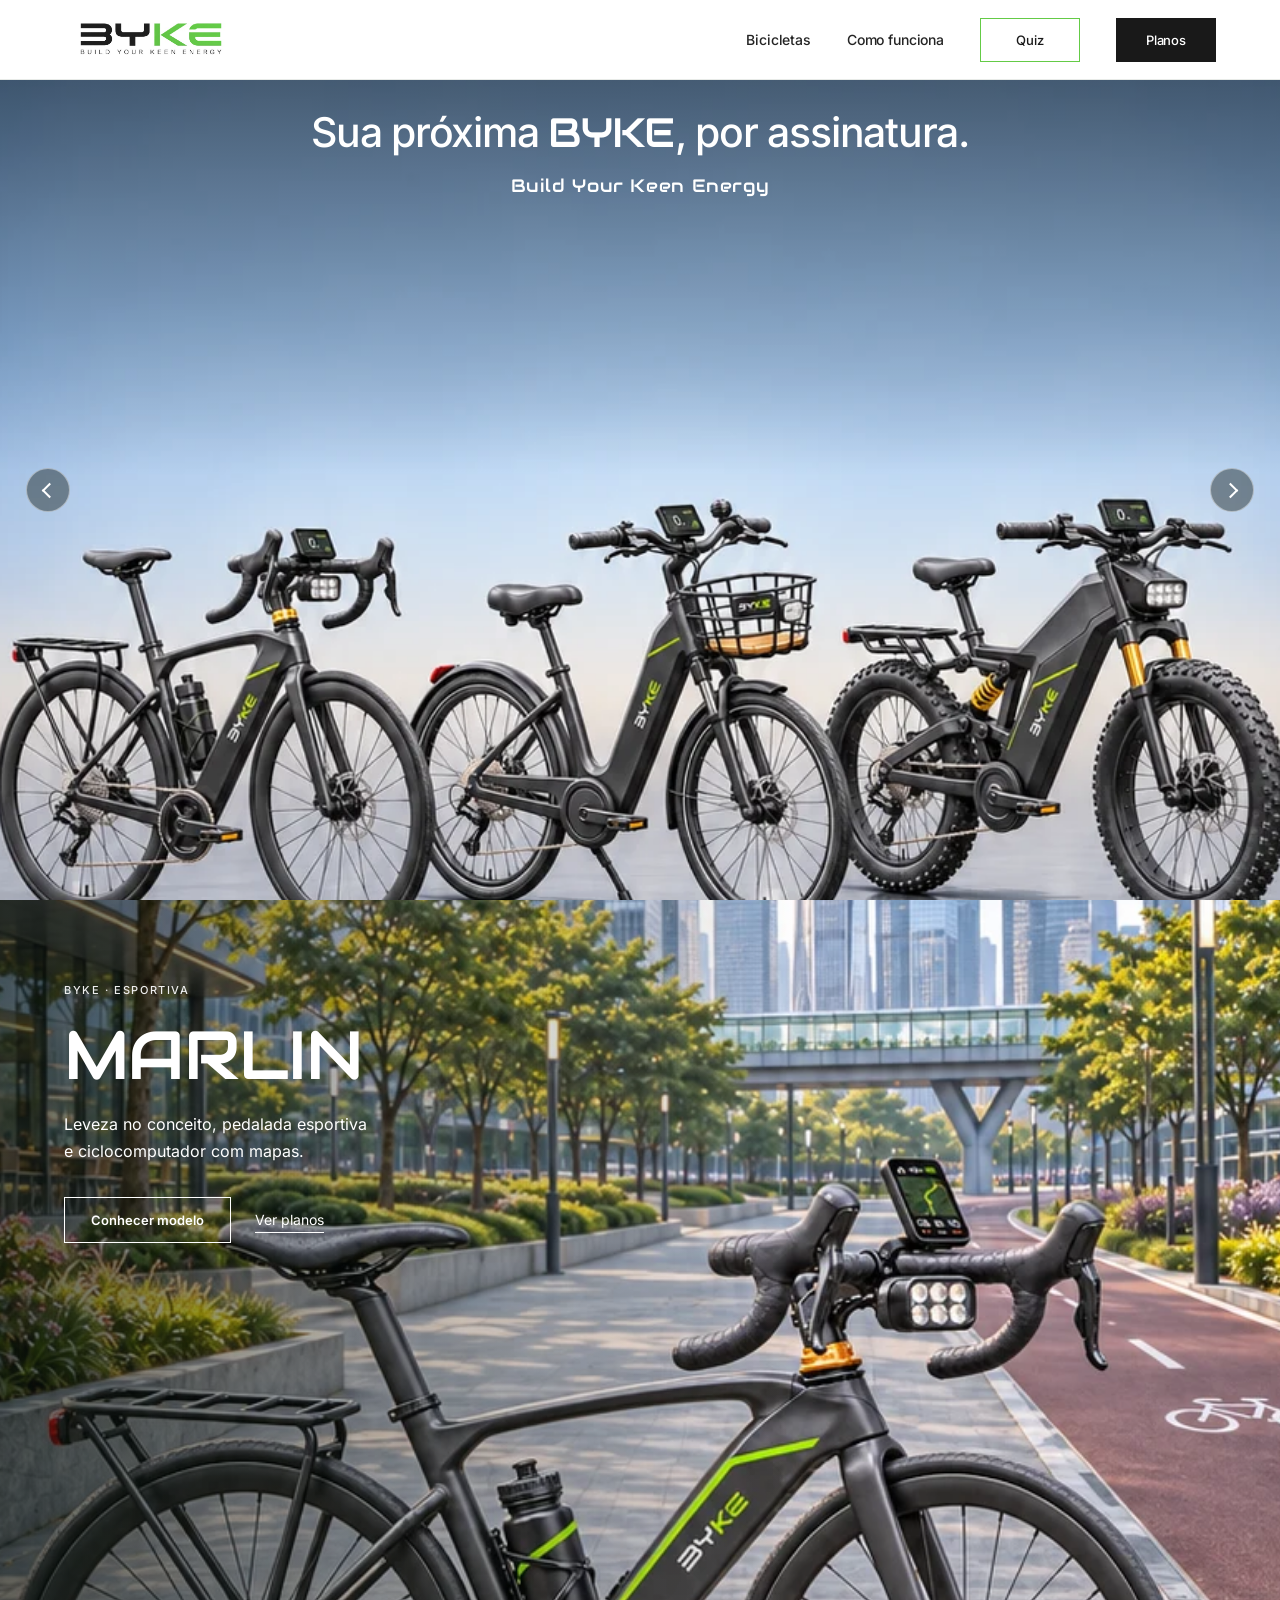
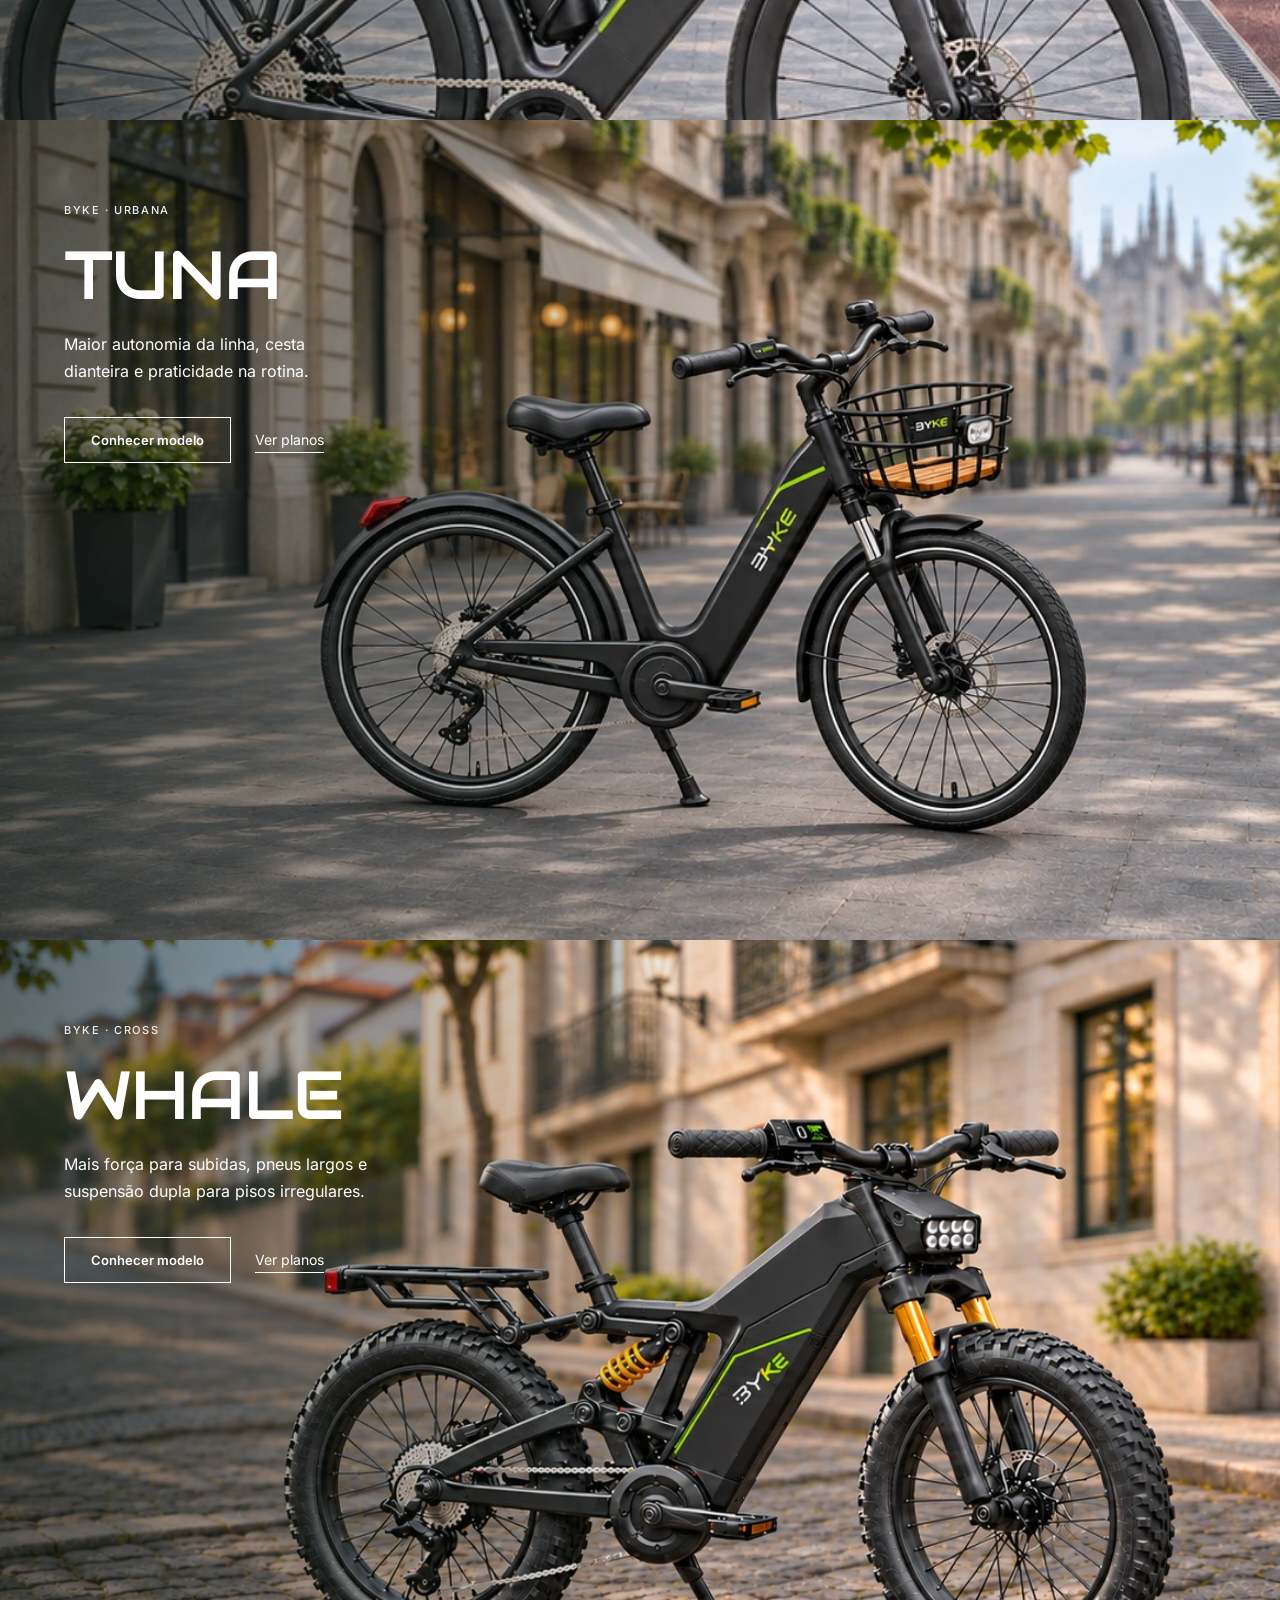
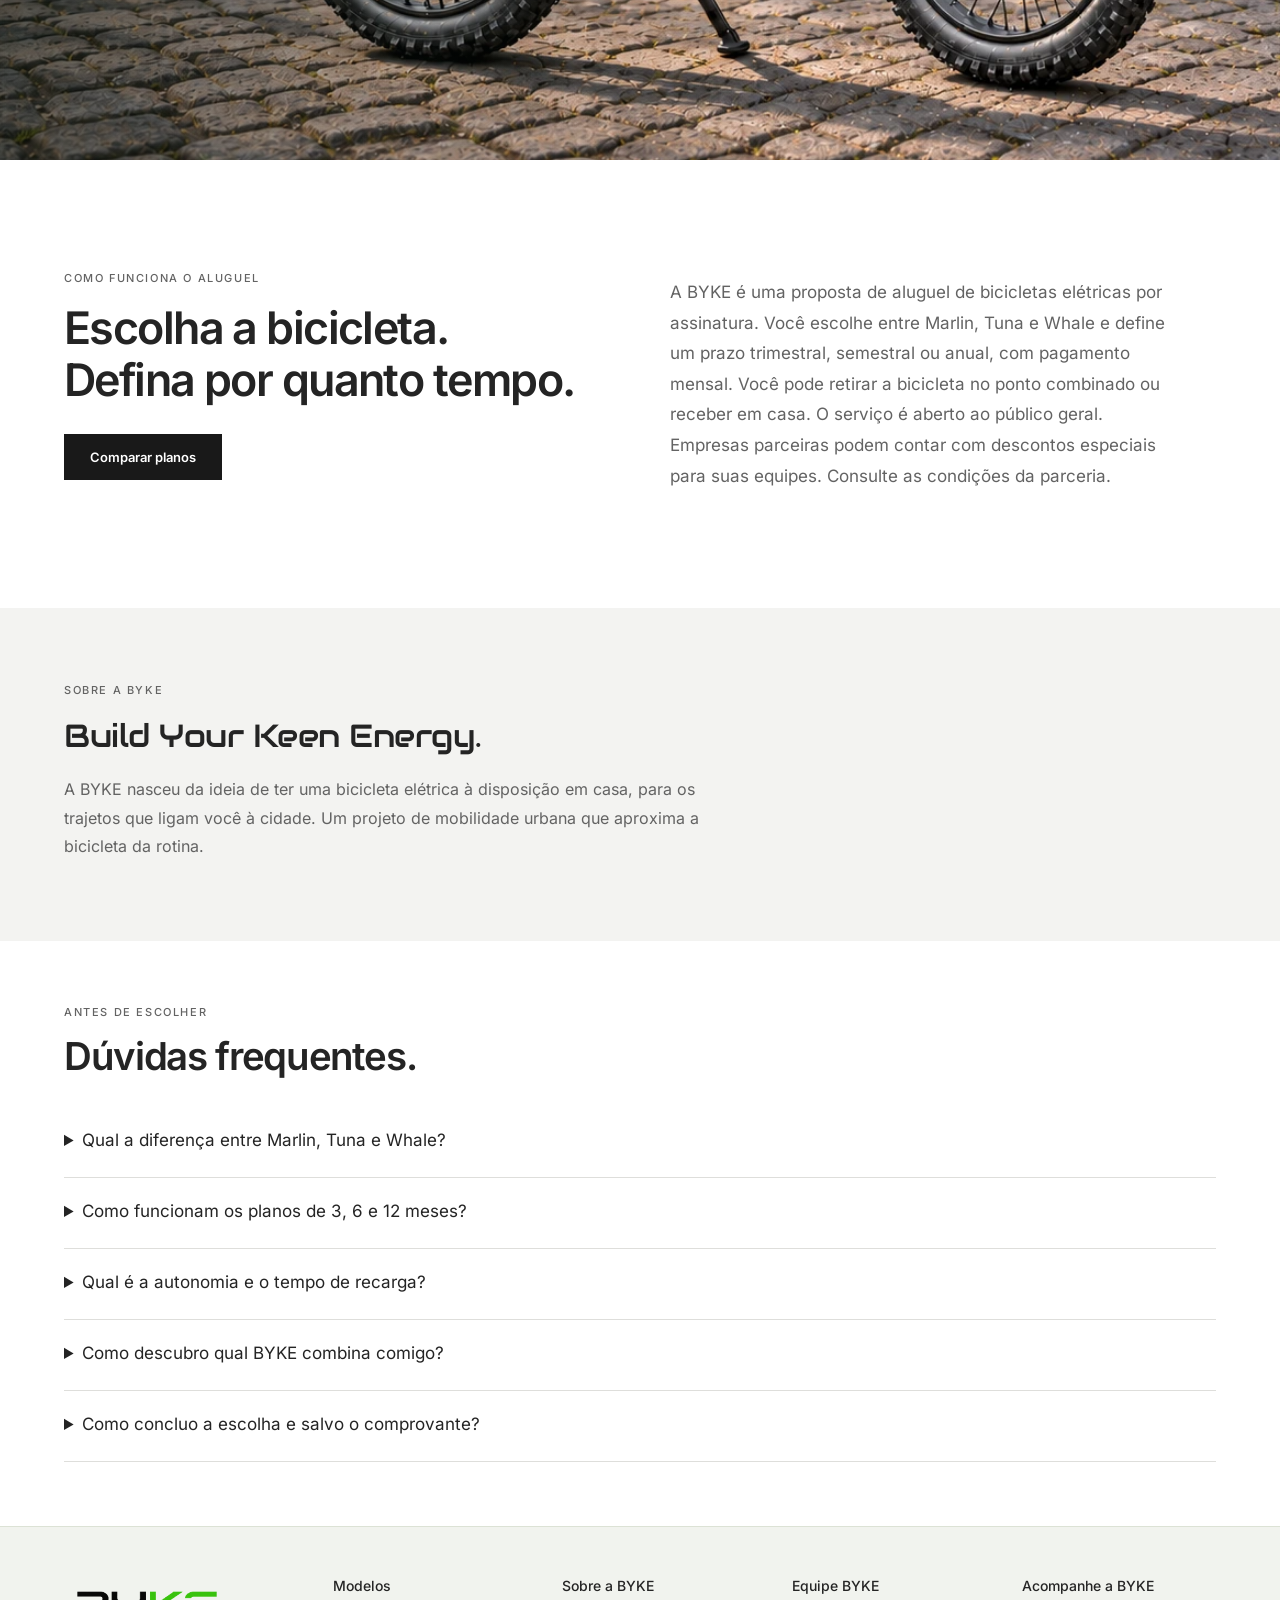
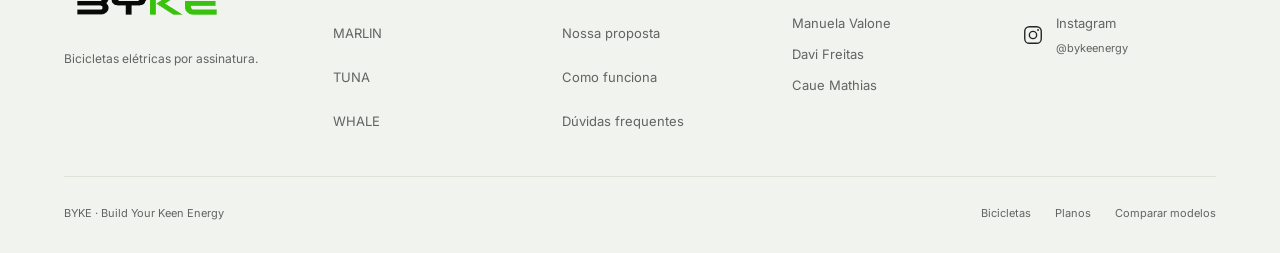
==== commit 379b55af: "Refina botão Quiz, amplia perfis de percurso e adiciona som à conclusão" ====
--- a/previa-inter-audiowide/index.html
+++ b/previa-inter-audiowide/index.html
@@ -2,7 +2,7 @@
 <html lang="pt-BR">
   <head>
     <meta charset="utf-8">
-    <script src="variantes.js?v=recebimento-1"></script>
+    <script src="variantes.js?v=quiz-som-1"></script>
     <meta name="viewport" content="width=device-width,initial-scale=1">
     <meta name="theme-color" content="#121A16">
     <title>BYKE — Prévia da loja</title>
@@ -13,7 +13,7 @@
     <link rel="stylesheet" href="home.css?v=hero-3">
     <link rel="stylesheet" href="quiz.css?v=relatorio-1">
     <link rel="stylesheet" href="rodape.css?v=rodape-2">
-    <link rel="stylesheet" href="ajustes.css?v=recebimento-1">
+    <link rel="stylesheet" href="ajustes.css?v=quiz-som-1">
     <link rel="stylesheet" href="tipografia.css?v=titulo-2">
   </head>
   <body class="home-page">
@@ -154,12 +154,12 @@
     </footer>
     <dialog class="bike-quiz" id="bike-quiz" aria-labelledby="quiz-title"><button class="quiz-close" type="button" aria-label="Fechar quiz"><svg viewBox="0 0 24 24" width="22" height="22" aria-hidden="true"><path d="m6 6 12 12M6 18 18 6" stroke="currentColor" stroke-width="1.6"/></svg></button><div id="quiz-content"></div></dialog>
     <script src="../navegacao.js"></script>
-    <script src="catalogo.js?v=relatorio-1"></script>
+    <script src="catalogo.js?v=quiz-som-1"></script>
     <script src="dados.js?v=recebimento-1"></script>
     <script src="../menu-bicicletas.js"></script>
     <script src="../script.js"></script>
     <script src="inicio.js?v=relatorio-1"></script>
-    <script src="quiz-perfil.js?v=recebimento-1"></script>
+    <script src="quiz-perfil.js?v=quiz-som-1"></script>
     <script src="quiz.js?v=relatorio-1"></script>
     <script src="quiz-acesso.js?v=relatorio-1"></script>
   </body>
--- a/previa-inter-audiowide/ajustes.css
+++ b/previa-inter-audiowide/ajustes.css
@@ -1,9 +1,9 @@
 @font-face { font-family: 'Audiowide'; font-style: normal; font-weight: 400; font-display: swap; src: url('assets/fonts/audiowide-latin.woff2') format('woff2'); }
 .home-hero-copy > .brand-tagline:last-child { font-family: 'Audiowide', sans-serif; font-weight: 400; font-size: clamp(13px,1.4vw,18px); line-height: 1.6; letter-spacing: .035em; max-width: 90%; margin-top: 14px; }
 :root { --brand-green: #64cb46; }
-.nav > .btn { min-height: 44px; }
-.nav .nav-quiz { display: inline-flex; align-items: center; justify-content: center; min-height: 44px; padding-inline: 26px; background: var(--brand-green); border-color: var(--brand-green); color: #191919; text-decoration: none; }
-.nav .nav-quiz:hover { background: #55b83a; border-color: #55b83a; color: #191919; }
+.nav > .btn { width: 100px; min-height: 44px; }
+.nav .nav-quiz { display: inline-flex; align-items: center; justify-content: center; min-height: 44px; padding-inline: 20px; background: transparent; border: 1px solid var(--brand-green); color: #191919; text-decoration: none; }
+.nav .nav-quiz:hover { background: transparent; border-color: #55b83a; color: #191919; }
 .nav .nav-quiz:focus-visible { outline: 3px solid #335a2c; outline-offset: 4px; }
 .faq-overview { width: min(1280px,90%); margin-inline: auto; padding-block: 64px; }
 .faq-overview > .eyebrow { margin: 0 0 14px; }
@@ -15,6 +15,7 @@
 .byke-comparison-mobile { display: none; }
 @media (min-width:761px) and (max-width:1050px) { .header .nav { gap: 20px; } }
 @media (max-width:760px) {
+ .header .nav > .btn { width: 100%; }
  .byke-comparison-scroll { display: none; }
  .byke-comparison-mobile { display: grid; gap: 16px; }
  .comparison-feature { border: 1px solid var(--line); background: #fff; }
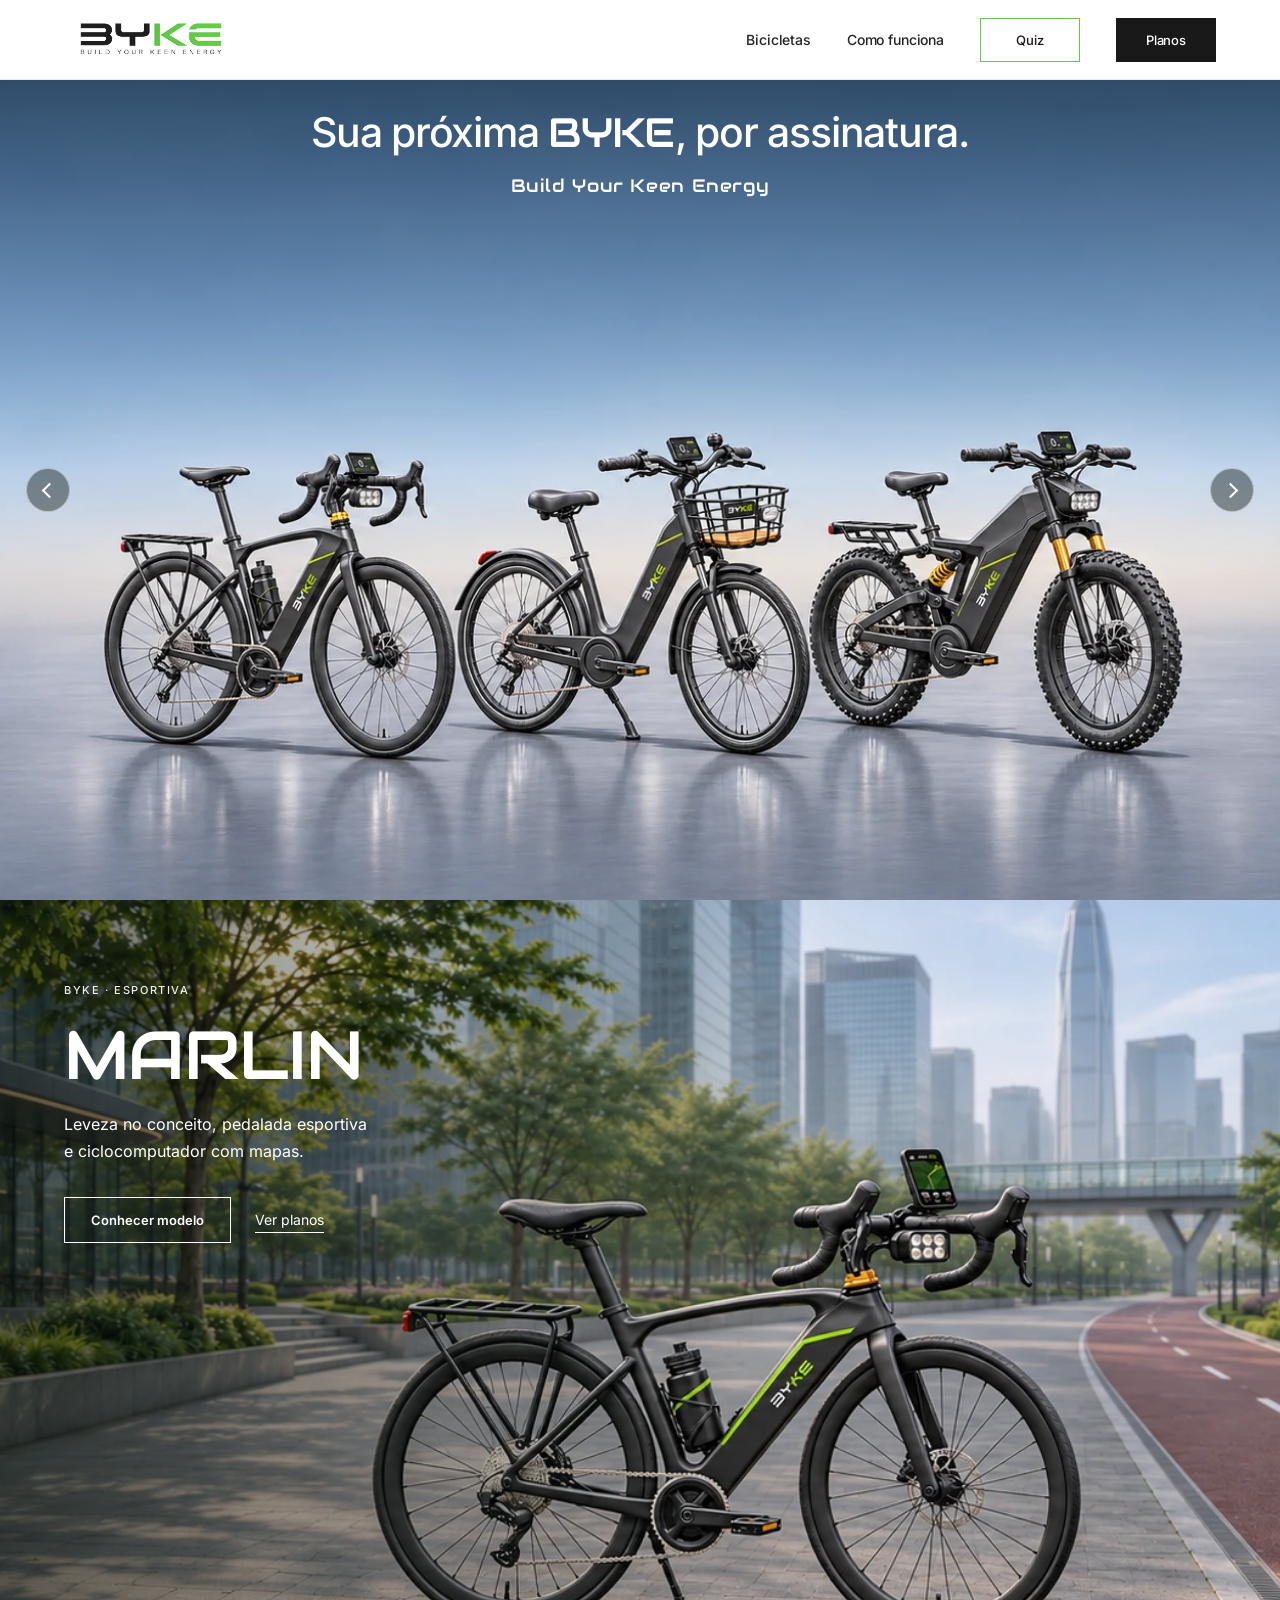
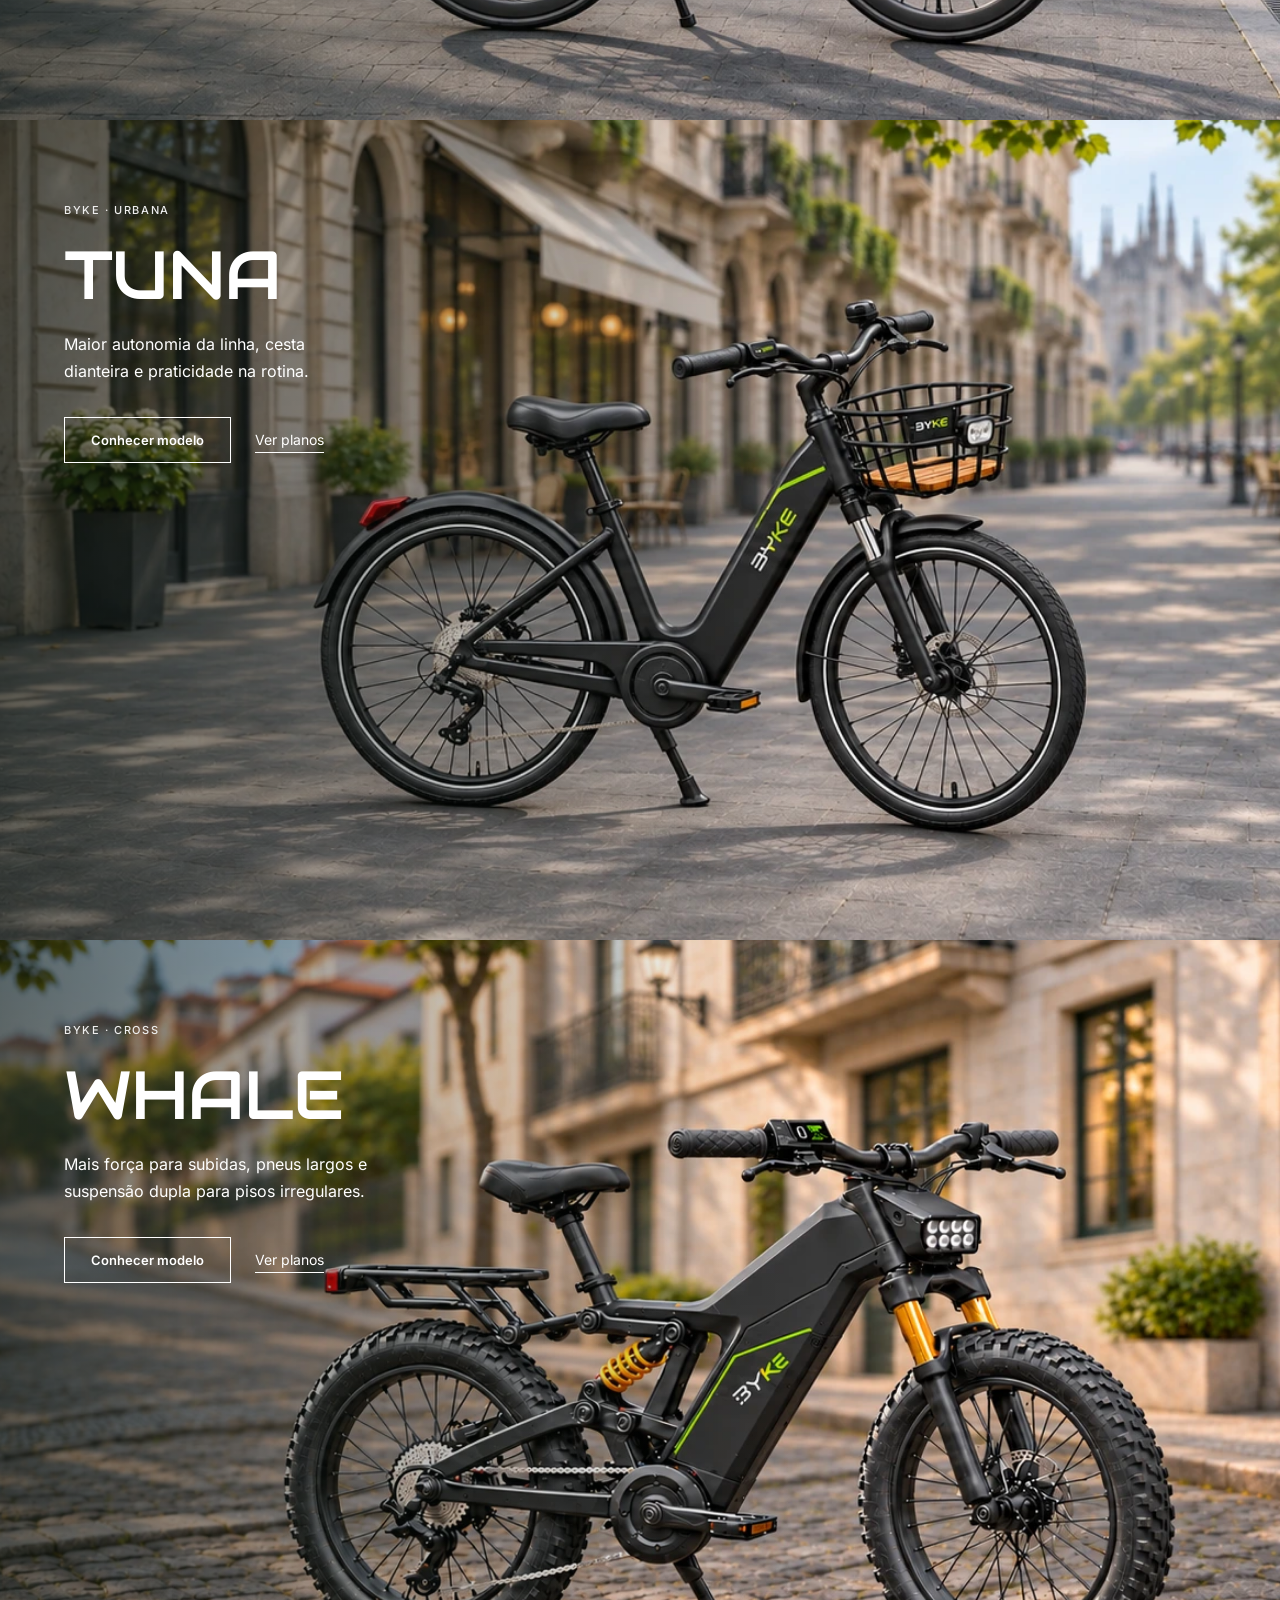
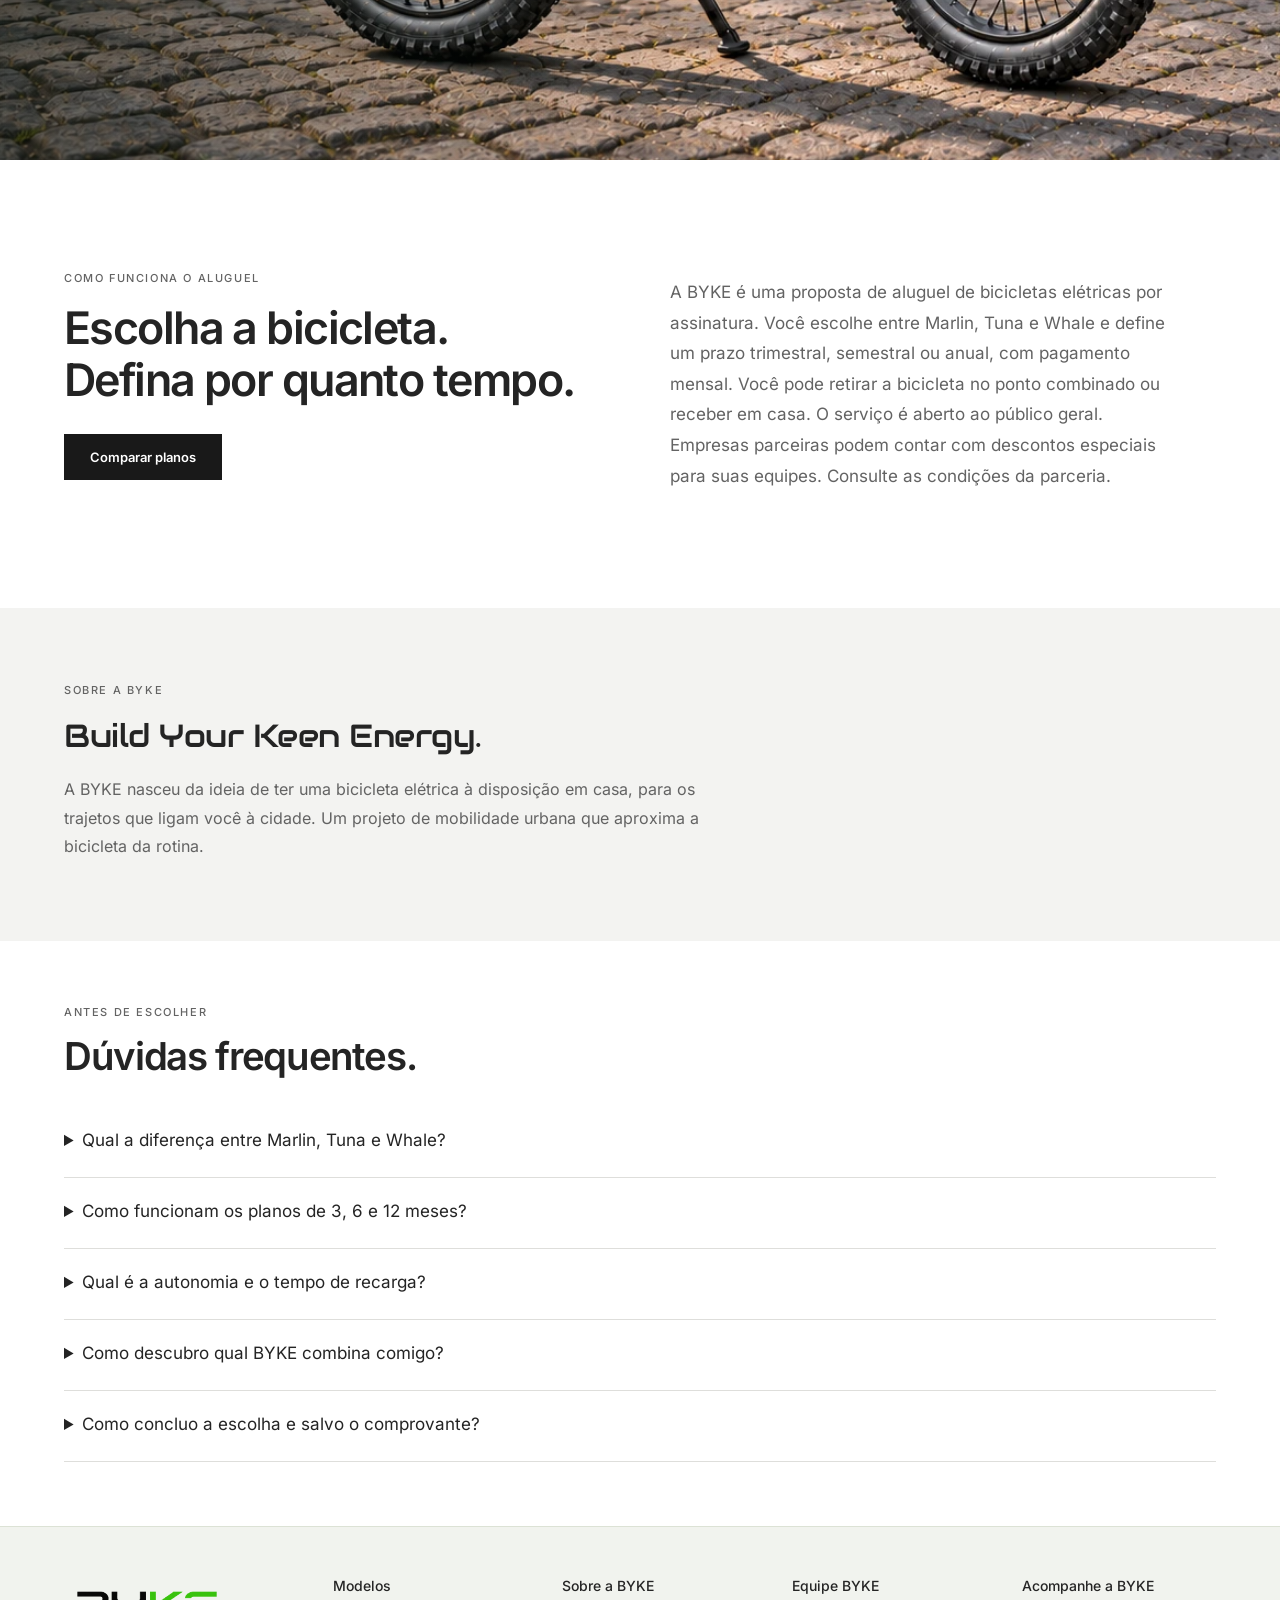
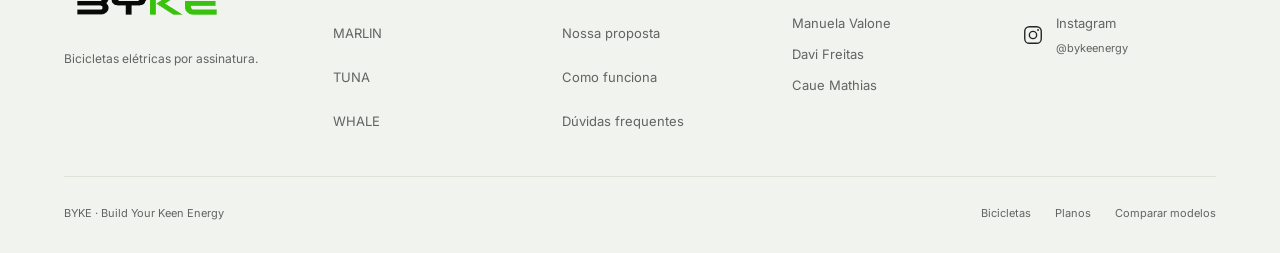
==== commit aa65fd99: "Usa áudio pré-carregado e separa caminho de finalidade no quiz" ====
--- a/previa-inter-audiowide/index.html
+++ b/previa-inter-audiowide/index.html
@@ -2,7 +2,7 @@
 <html lang="pt-BR">
   <head>
     <meta charset="utf-8">
-    <script src="variantes.js?v=quiz-som-1"></script>
+    <script src="variantes.js?v=som-arquivo-2"></script>
     <meta name="viewport" content="width=device-width,initial-scale=1">
     <meta name="theme-color" content="#121A16">
     <title>BYKE — Prévia da loja</title>
@@ -159,7 +159,7 @@
     <script src="../menu-bicicletas.js"></script>
     <script src="../script.js"></script>
     <script src="inicio.js?v=relatorio-1"></script>
-    <script src="quiz-perfil.js?v=quiz-som-1"></script>
+    <script src="quiz-perfil.js?v=som-arquivo-2"></script>
     <script src="quiz.js?v=relatorio-1"></script>
     <script src="quiz-acesso.js?v=relatorio-1"></script>
   </body>
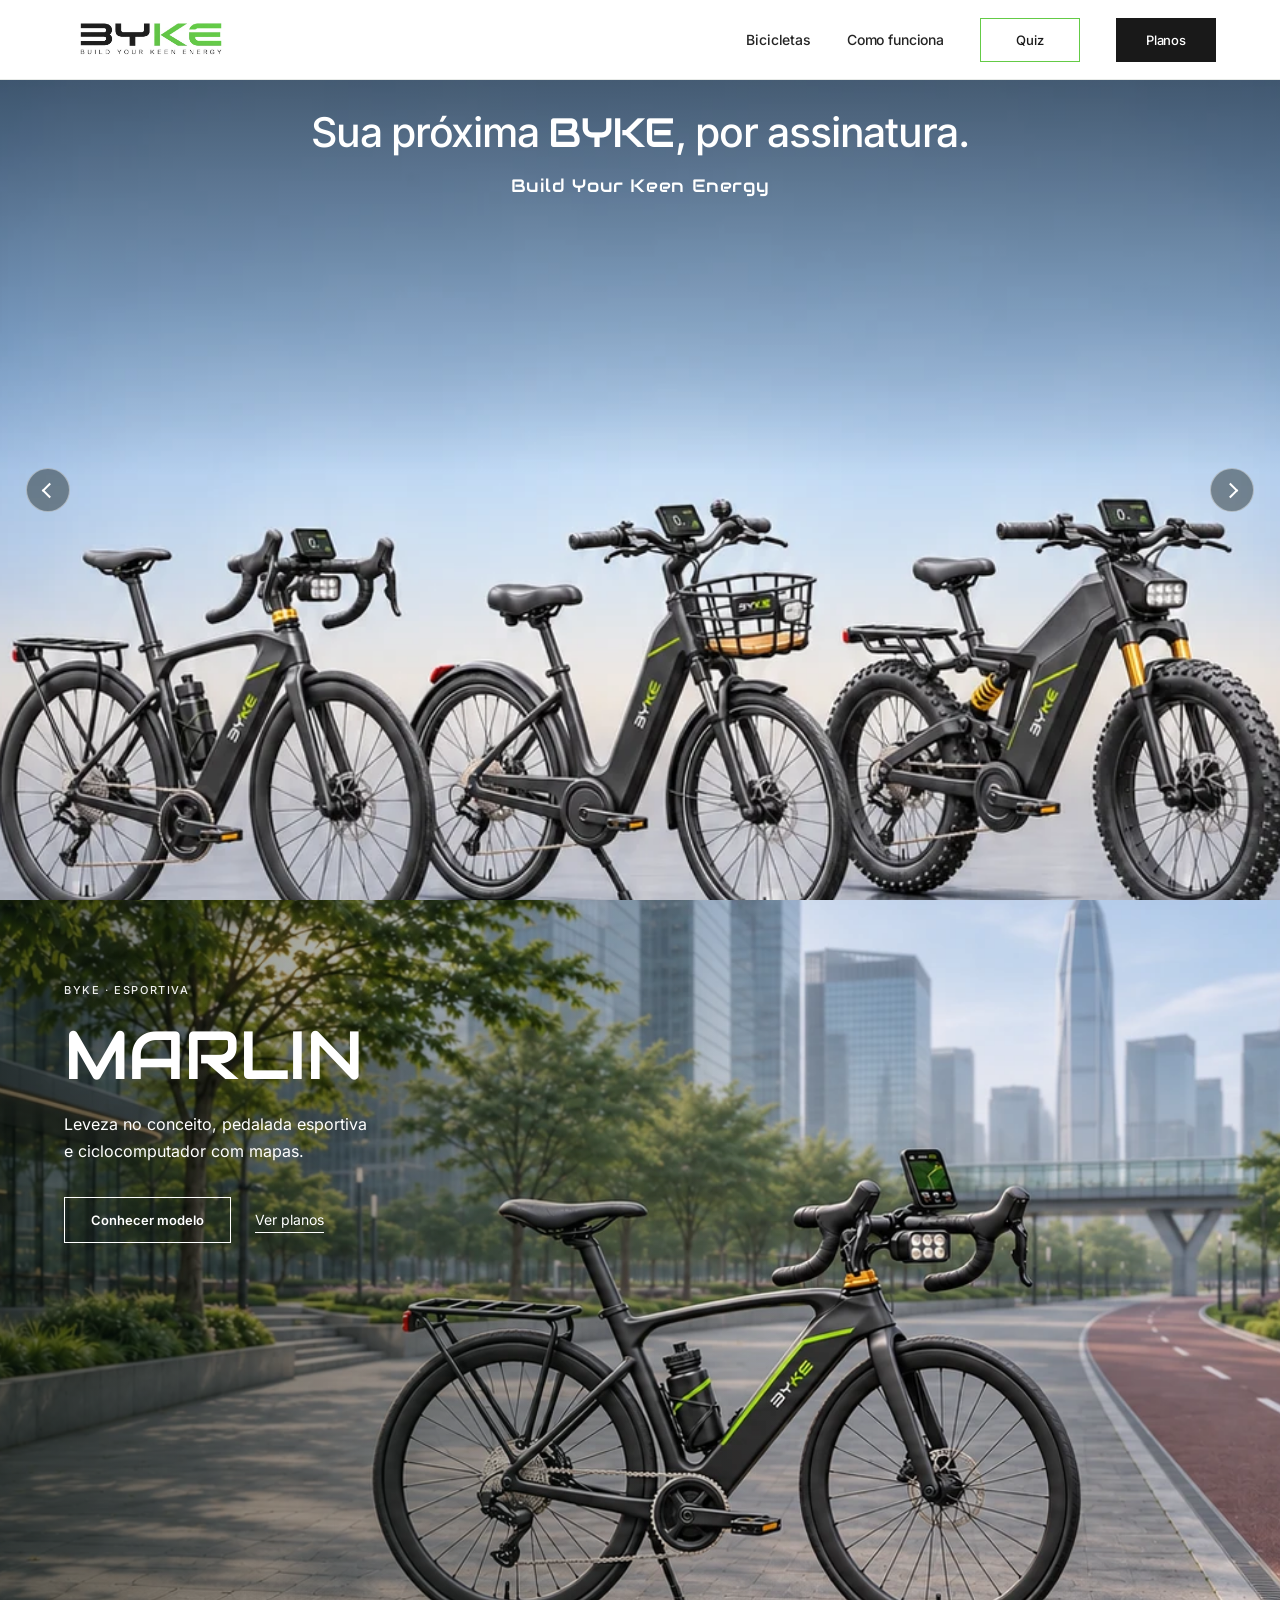
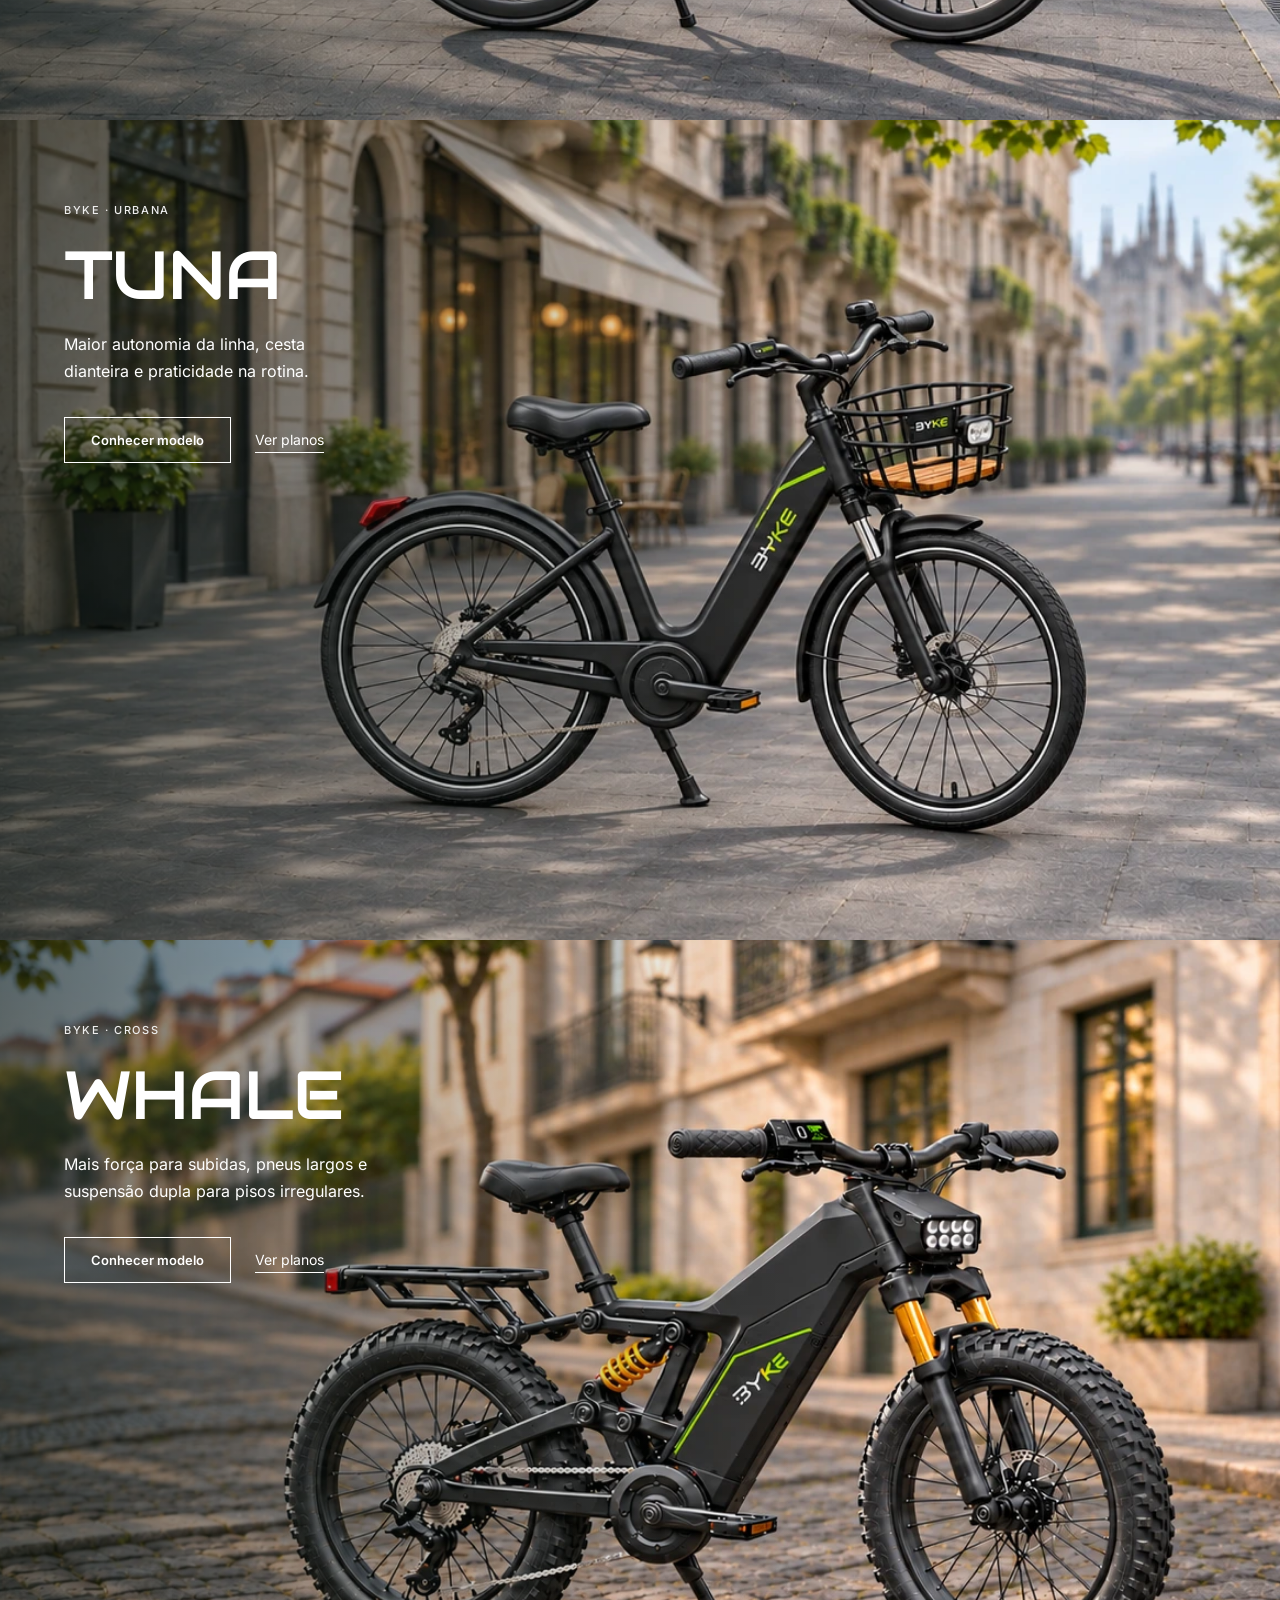
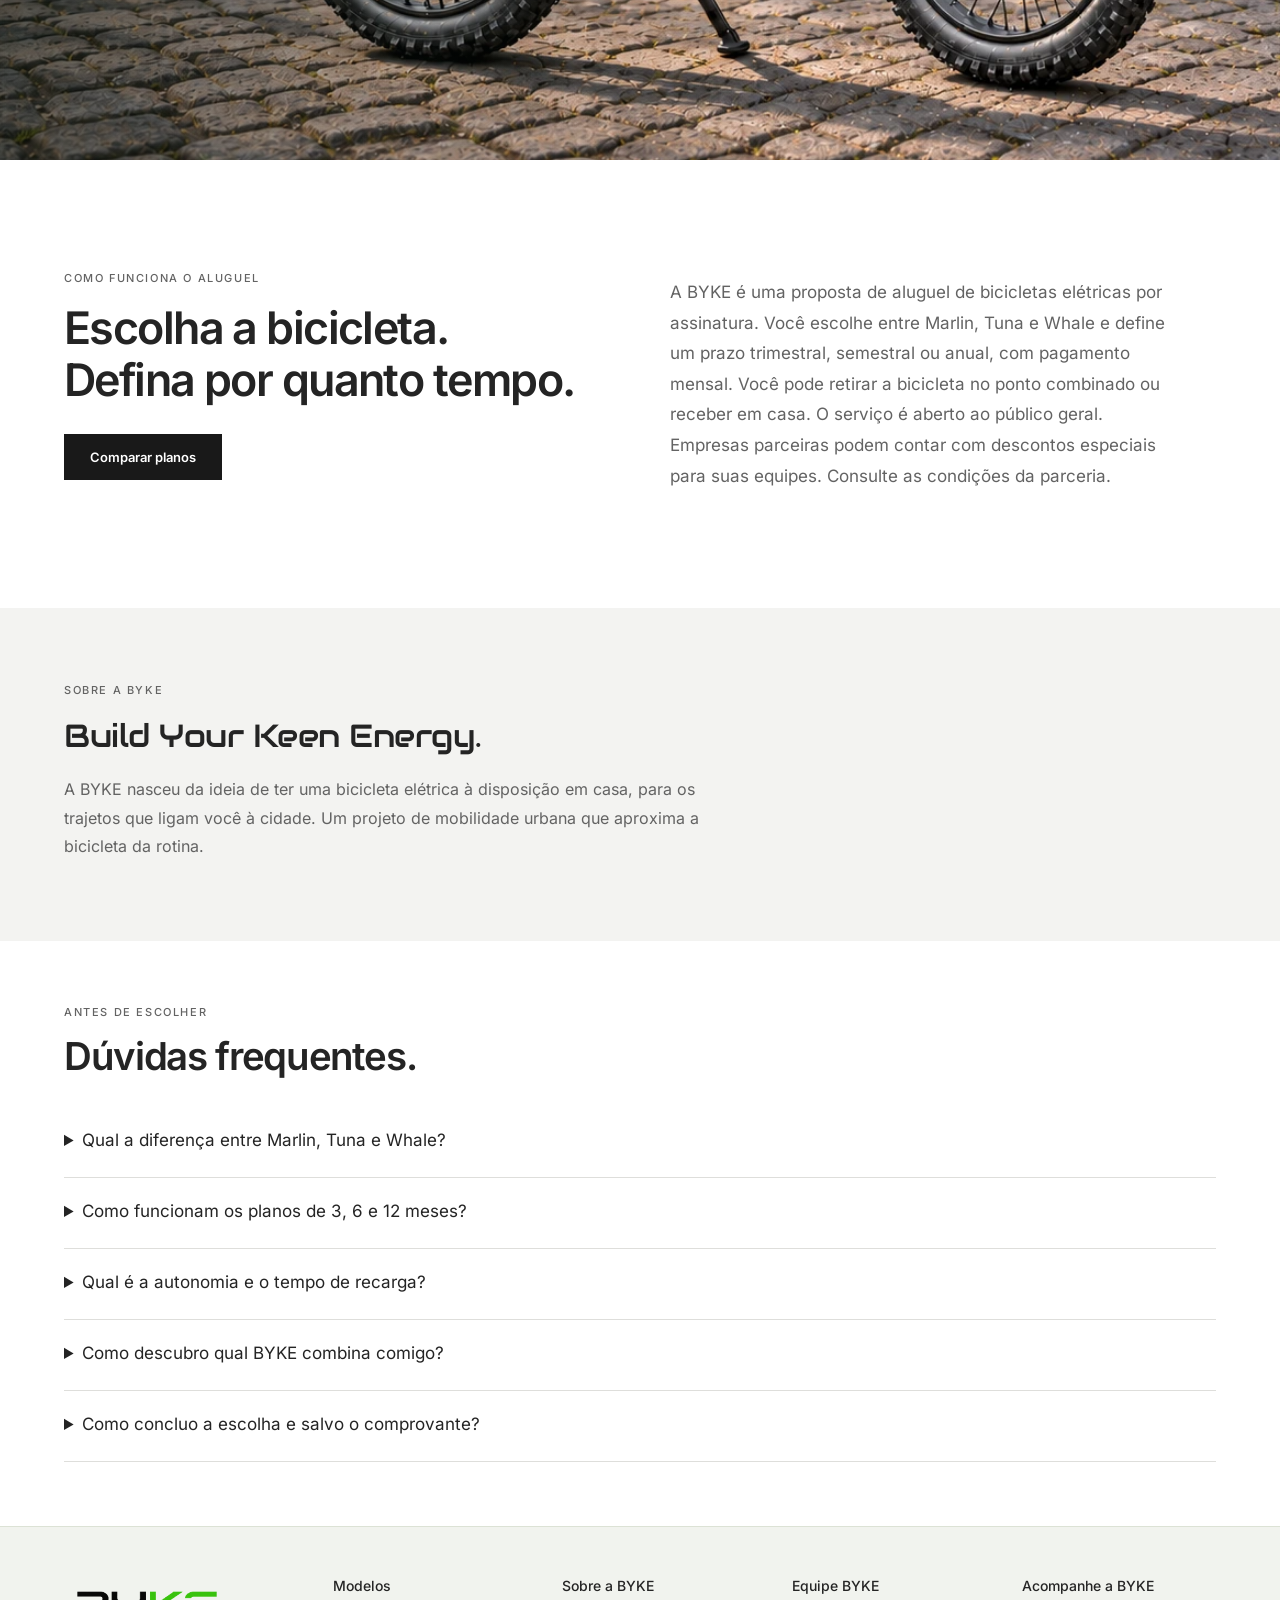
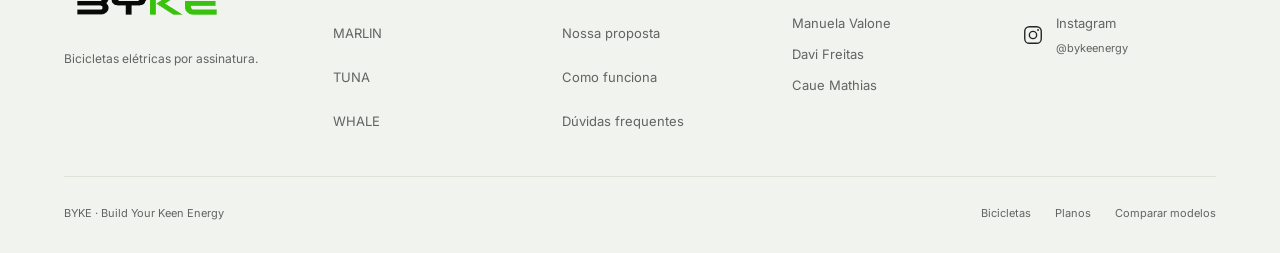
==== commit 91ae954c: "Remove botão de ouvir e instrução de reprodução da confirmação" ====
--- a/previa-inter-audiowide/index.html
+++ b/previa-inter-audiowide/index.html
@@ -2,7 +2,7 @@
 <html lang="pt-BR">
   <head>
     <meta charset="utf-8">
-    <script src="variantes.js?v=som-arquivo-2"></script>
+    <script src="variantes.js?v=sem-controle-audio-1"></script>
     <meta name="viewport" content="width=device-width,initial-scale=1">
     <meta name="theme-color" content="#121A16">
     <title>BYKE — Prévia da loja</title>
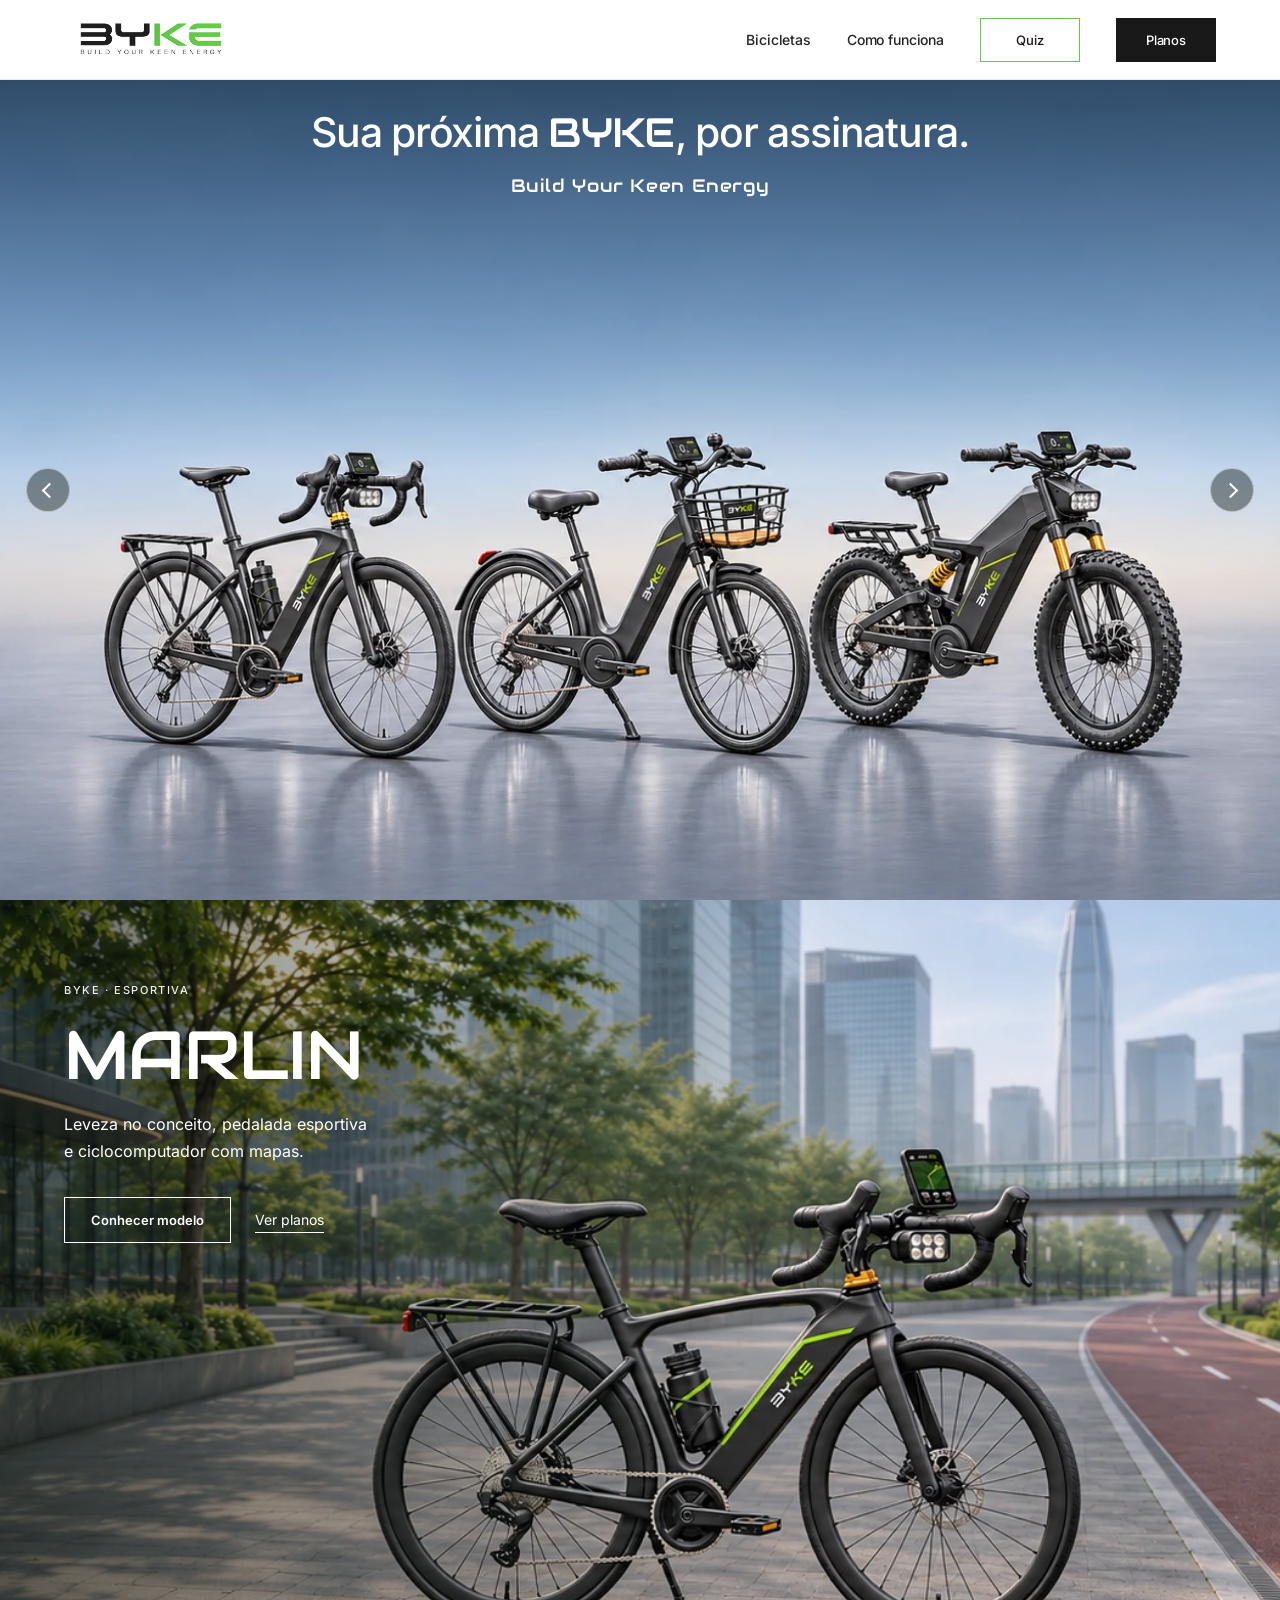
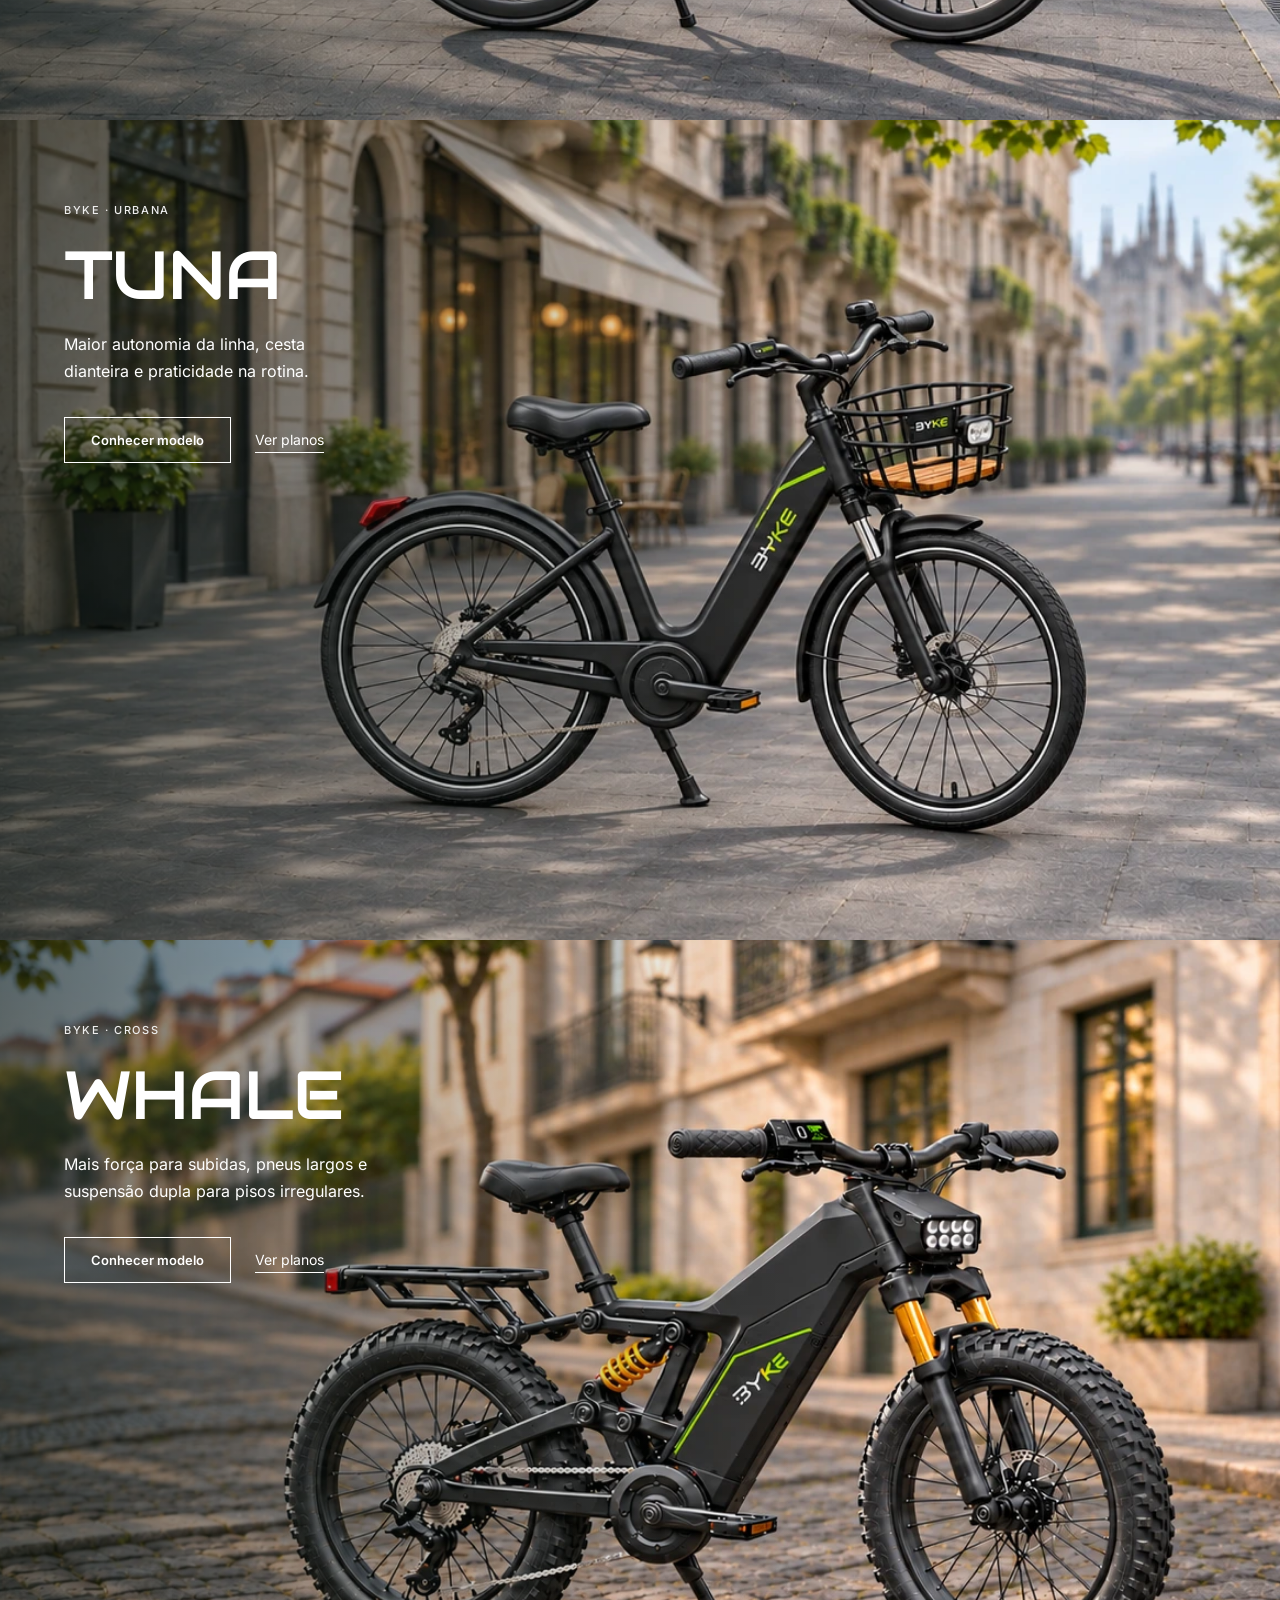
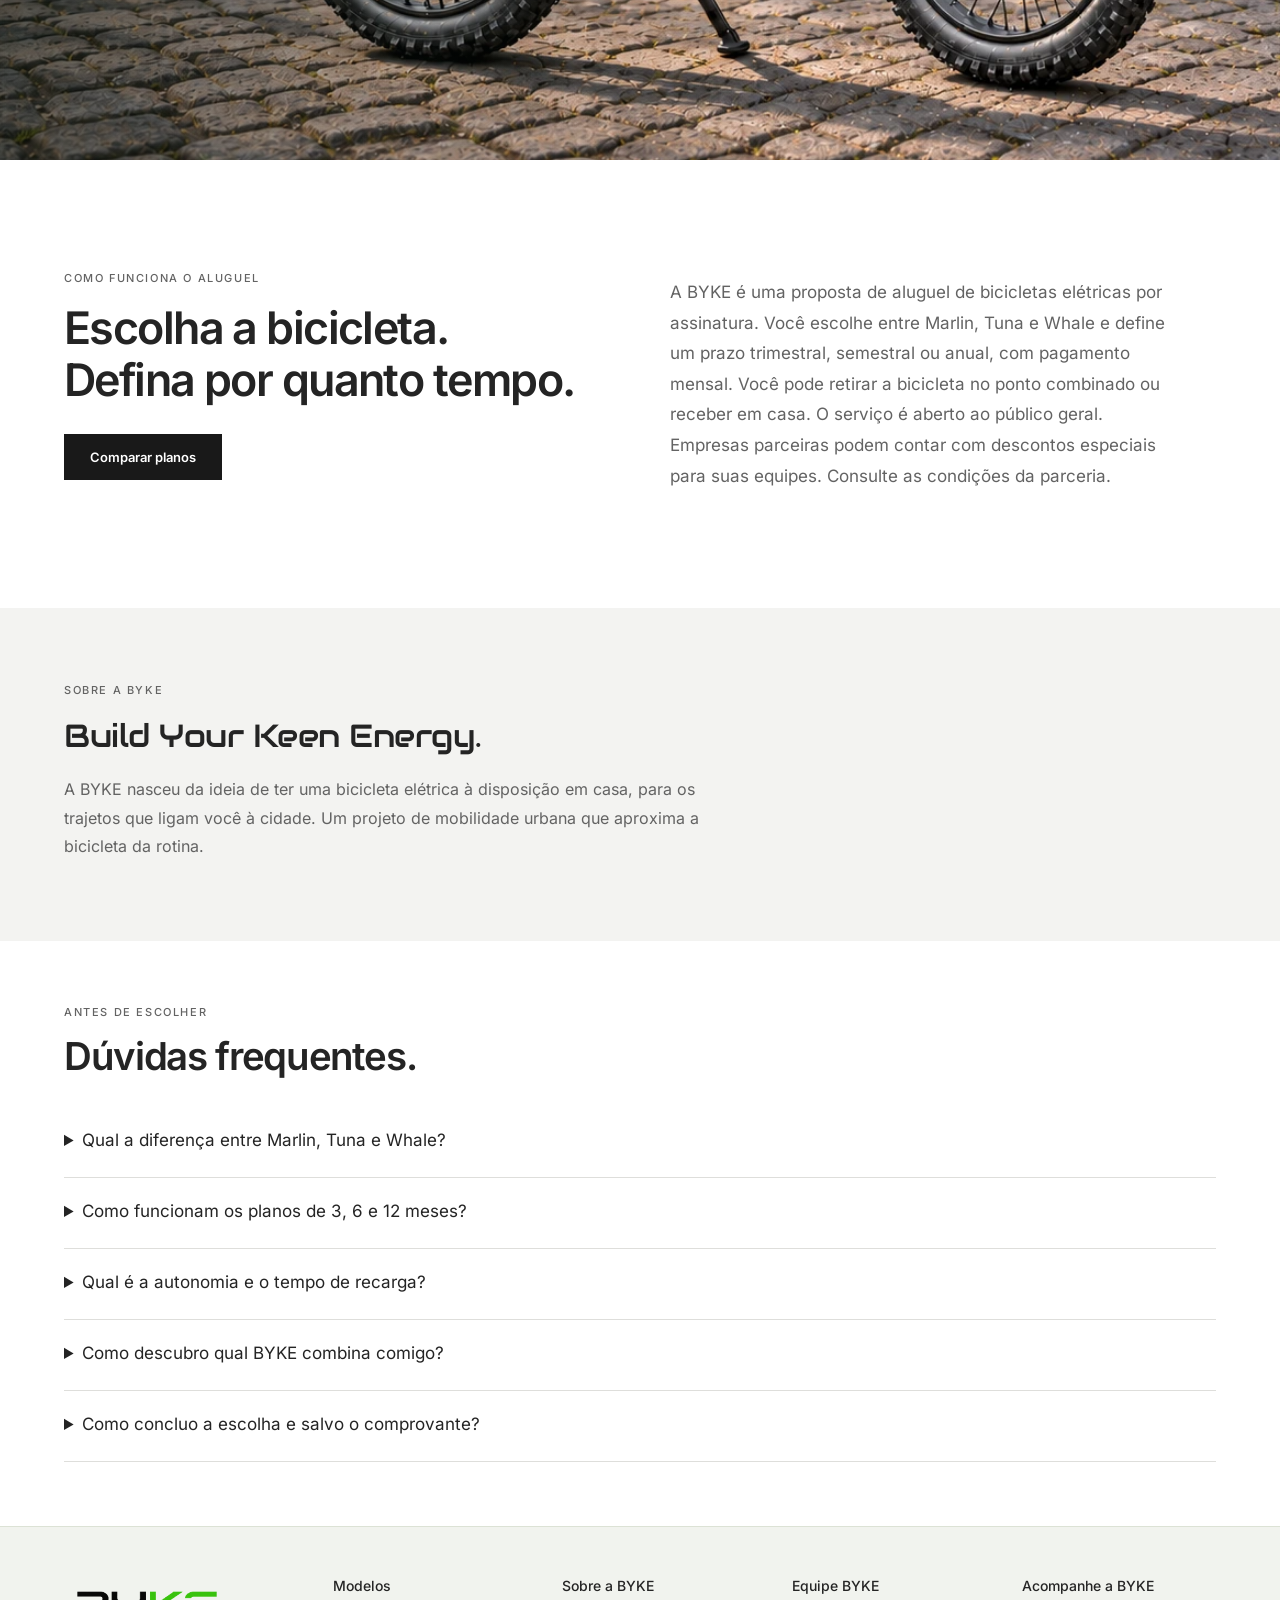
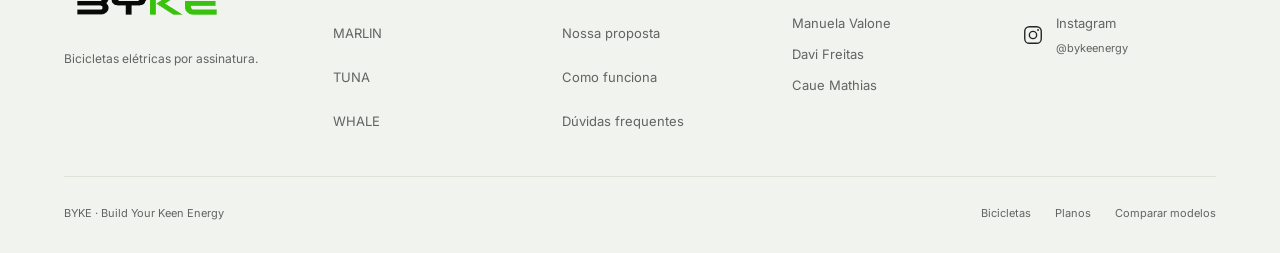
==== commit f2196008: "Registra auditoria final e preserva duração nos atalhos do rodapé" ====
--- a/previa-inter-audiowide/index.html
+++ b/previa-inter-audiowide/index.html
@@ -2,7 +2,7 @@
 <html lang="pt-BR">
   <head>
     <meta charset="utf-8">
-    <script src="variantes.js?v=sem-controle-audio-1"></script>
+    <script src="variantes.js?v=checklist-final-1"></script>
     <meta name="viewport" content="width=device-width,initial-scale=1">
     <meta name="theme-color" content="#121A16">
     <title>BYKE — Prévia da loja</title>
@@ -155,10 +155,10 @@
     <dialog class="bike-quiz" id="bike-quiz" aria-labelledby="quiz-title"><button class="quiz-close" type="button" aria-label="Fechar quiz"><svg viewBox="0 0 24 24" width="22" height="22" aria-hidden="true"><path d="m6 6 12 12M6 18 18 6" stroke="currentColor" stroke-width="1.6"/></svg></button><div id="quiz-content"></div></dialog>
     <script src="../navegacao.js"></script>
     <script src="catalogo.js?v=quiz-som-1"></script>
-    <script src="dados.js?v=recebimento-1"></script>
+    <script src="dados.js?v=checklist-final-1"></script>
     <script src="../menu-bicicletas.js"></script>
     <script src="../script.js"></script>
-    <script src="inicio.js?v=relatorio-1"></script>
+    <script src="inicio.js?v=checklist-final-1"></script>
     <script src="quiz-perfil.js?v=som-arquivo-2"></script>
     <script src="quiz.js?v=relatorio-1"></script>
     <script src="quiz-acesso.js?v=relatorio-1"></script>
